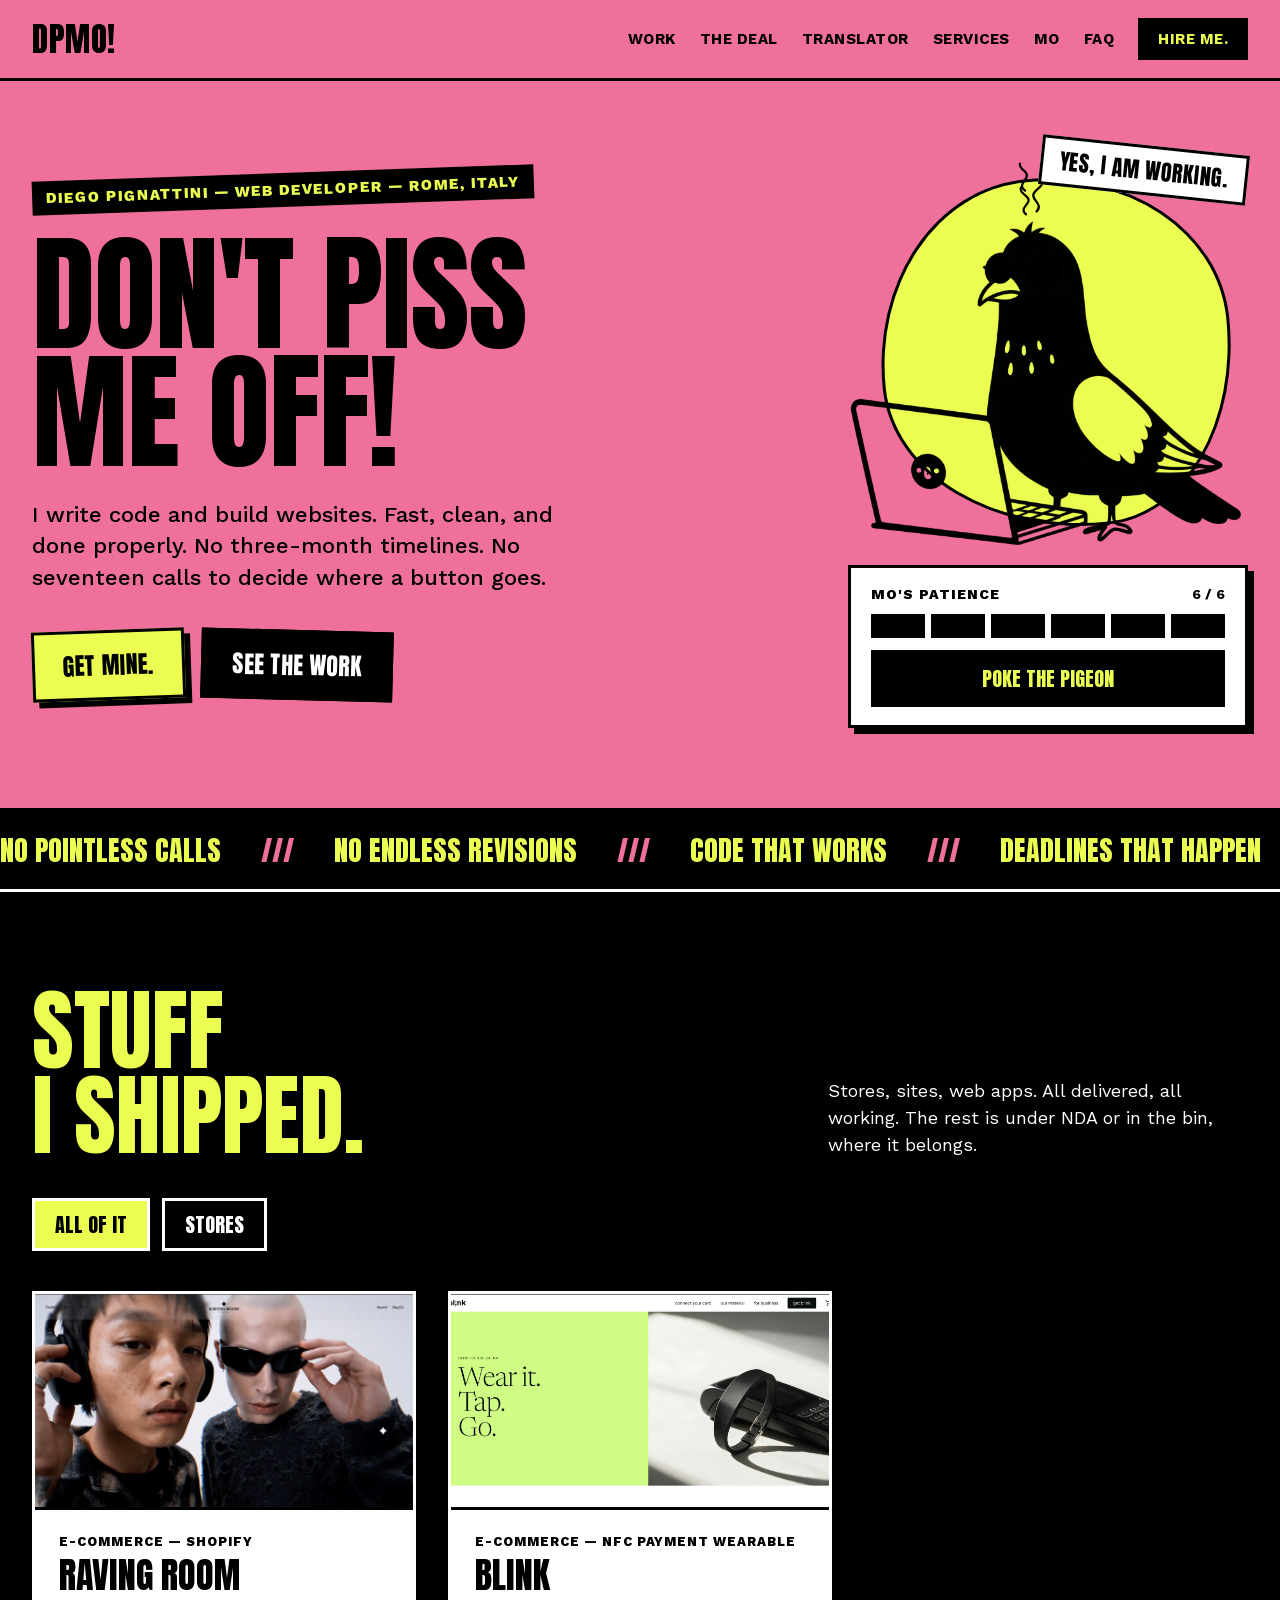
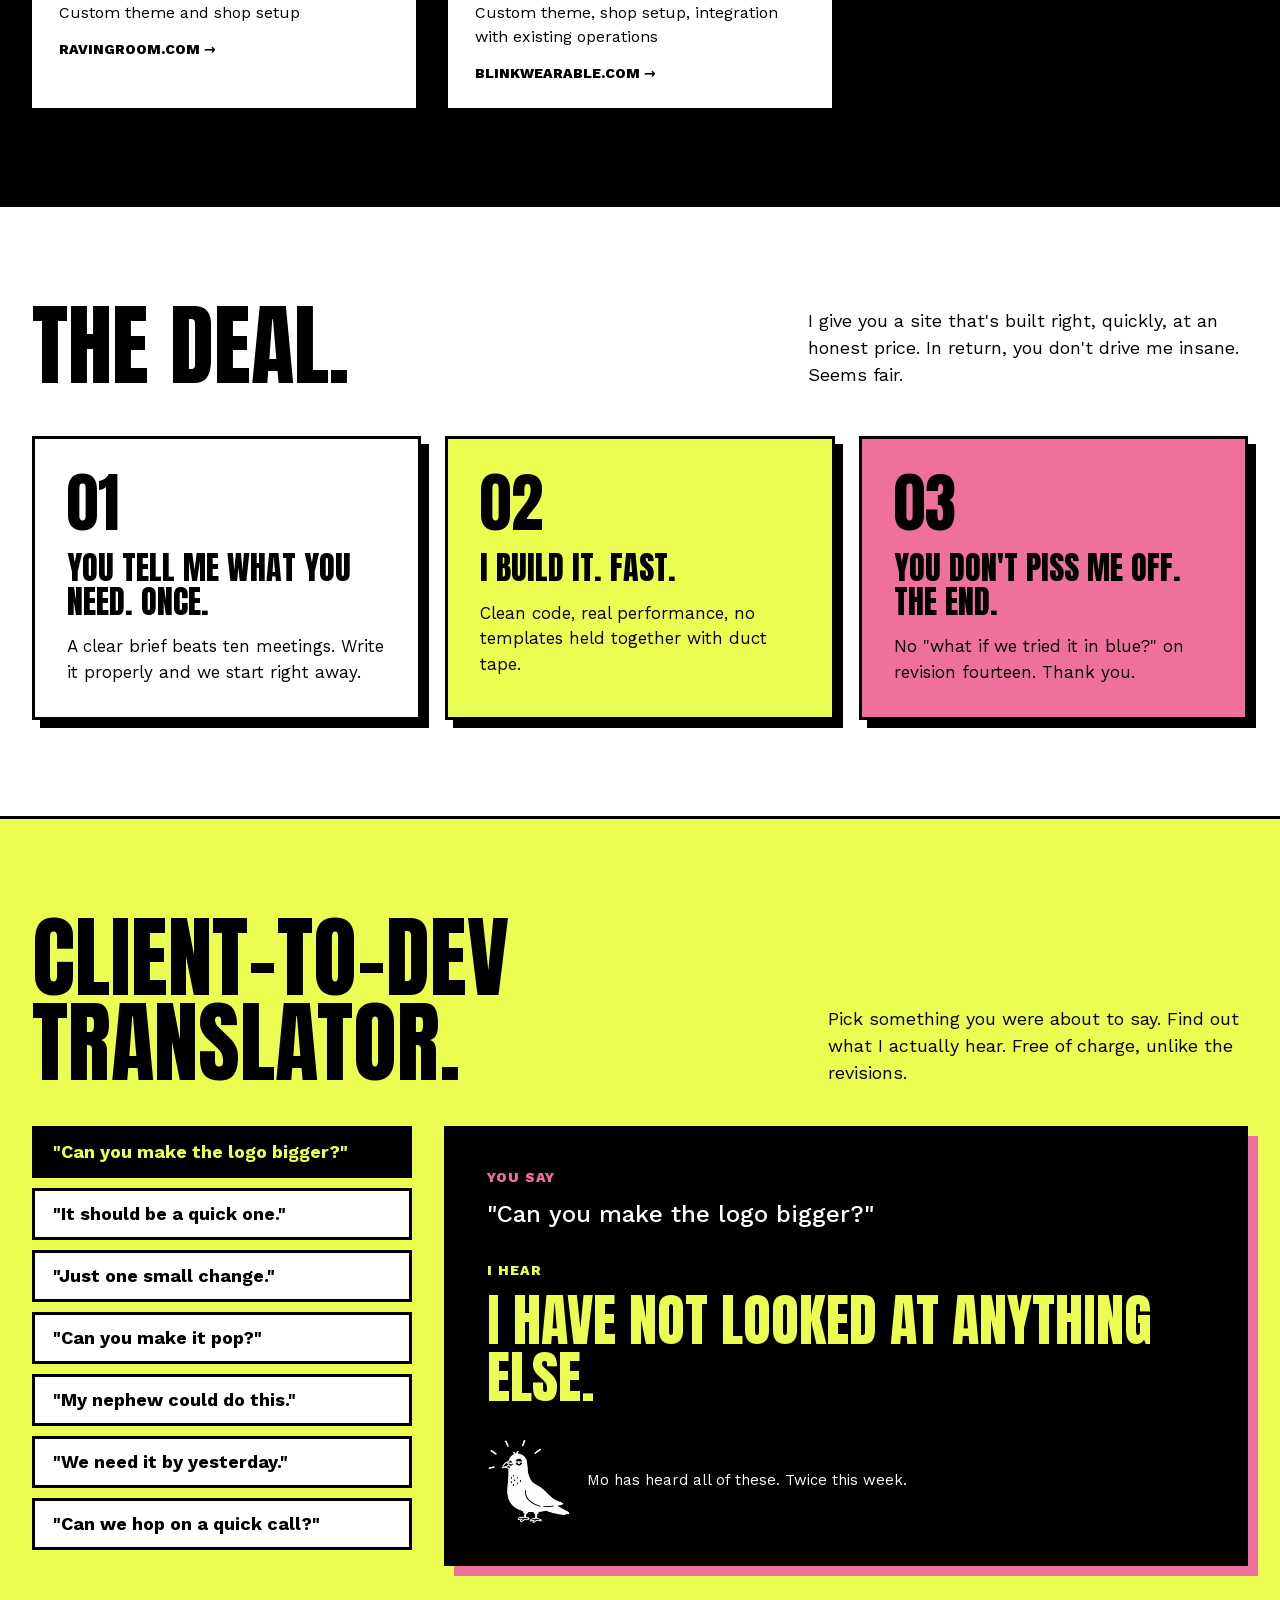
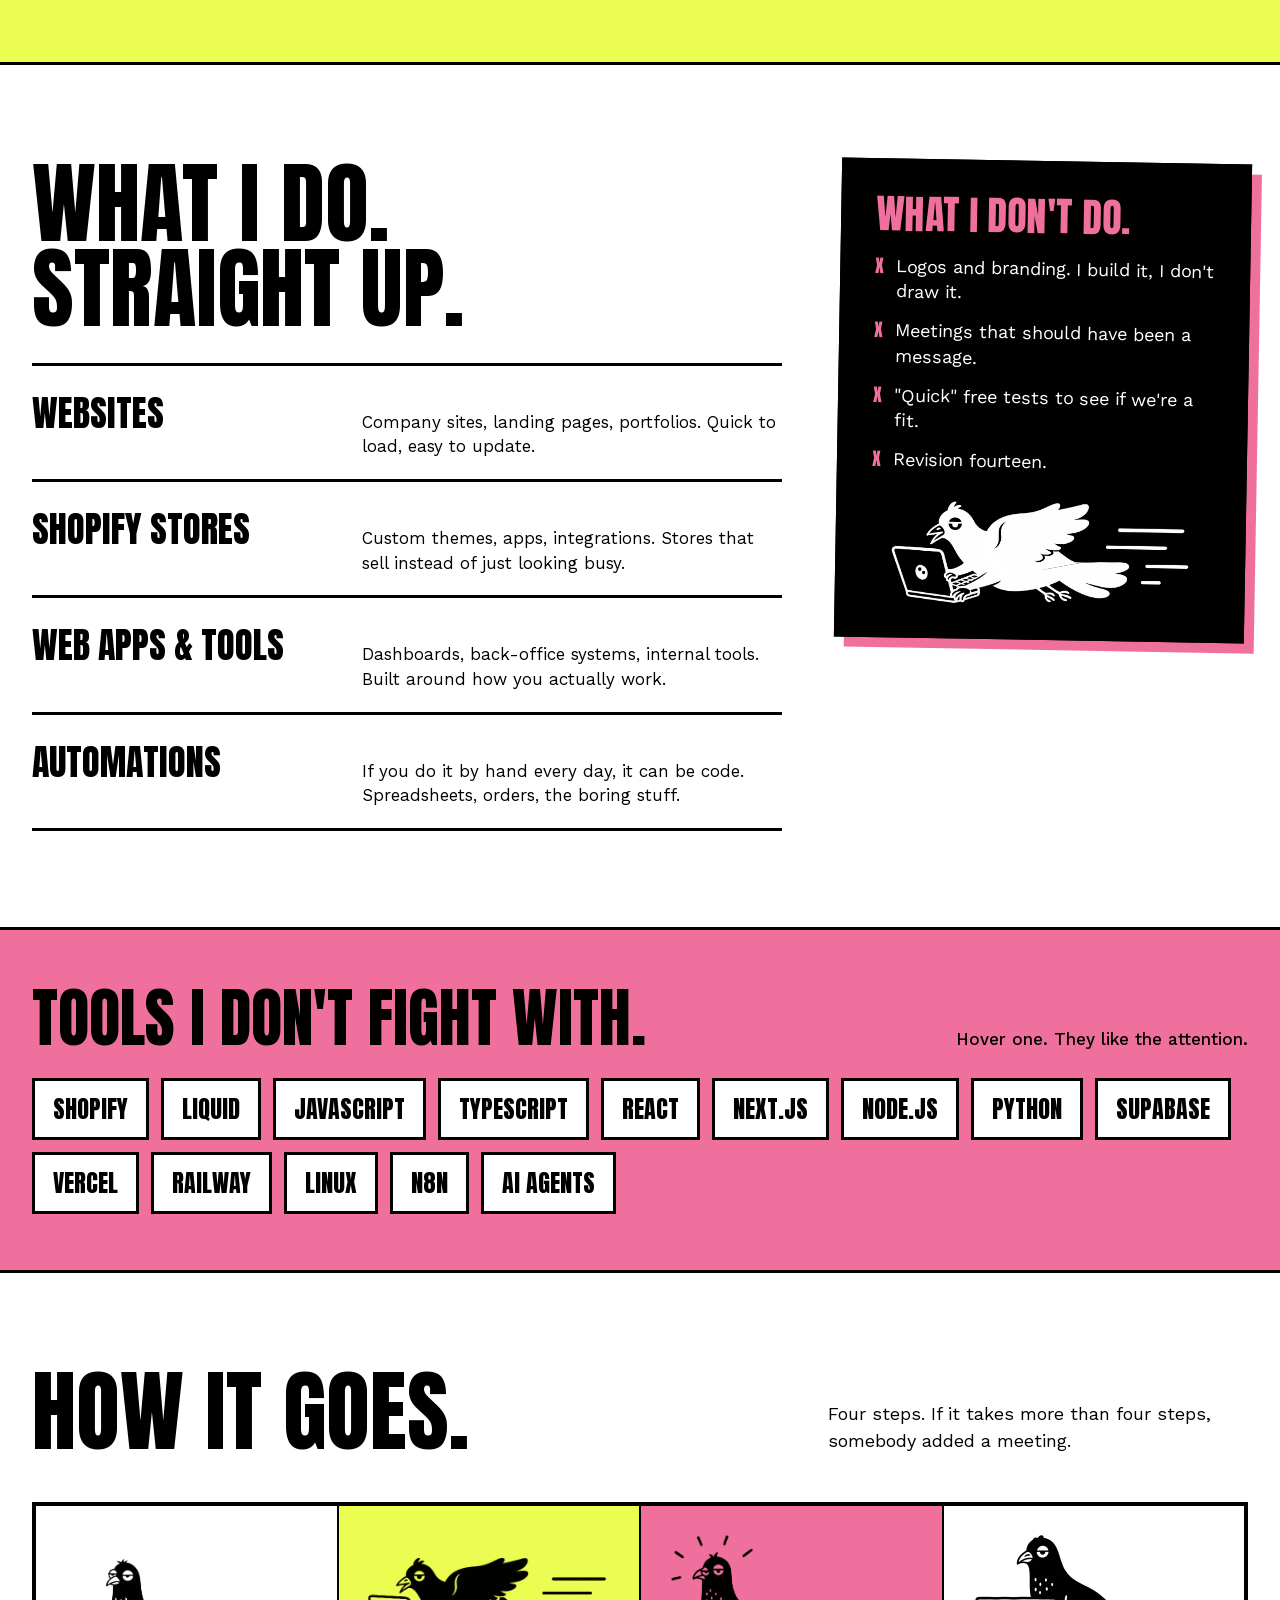
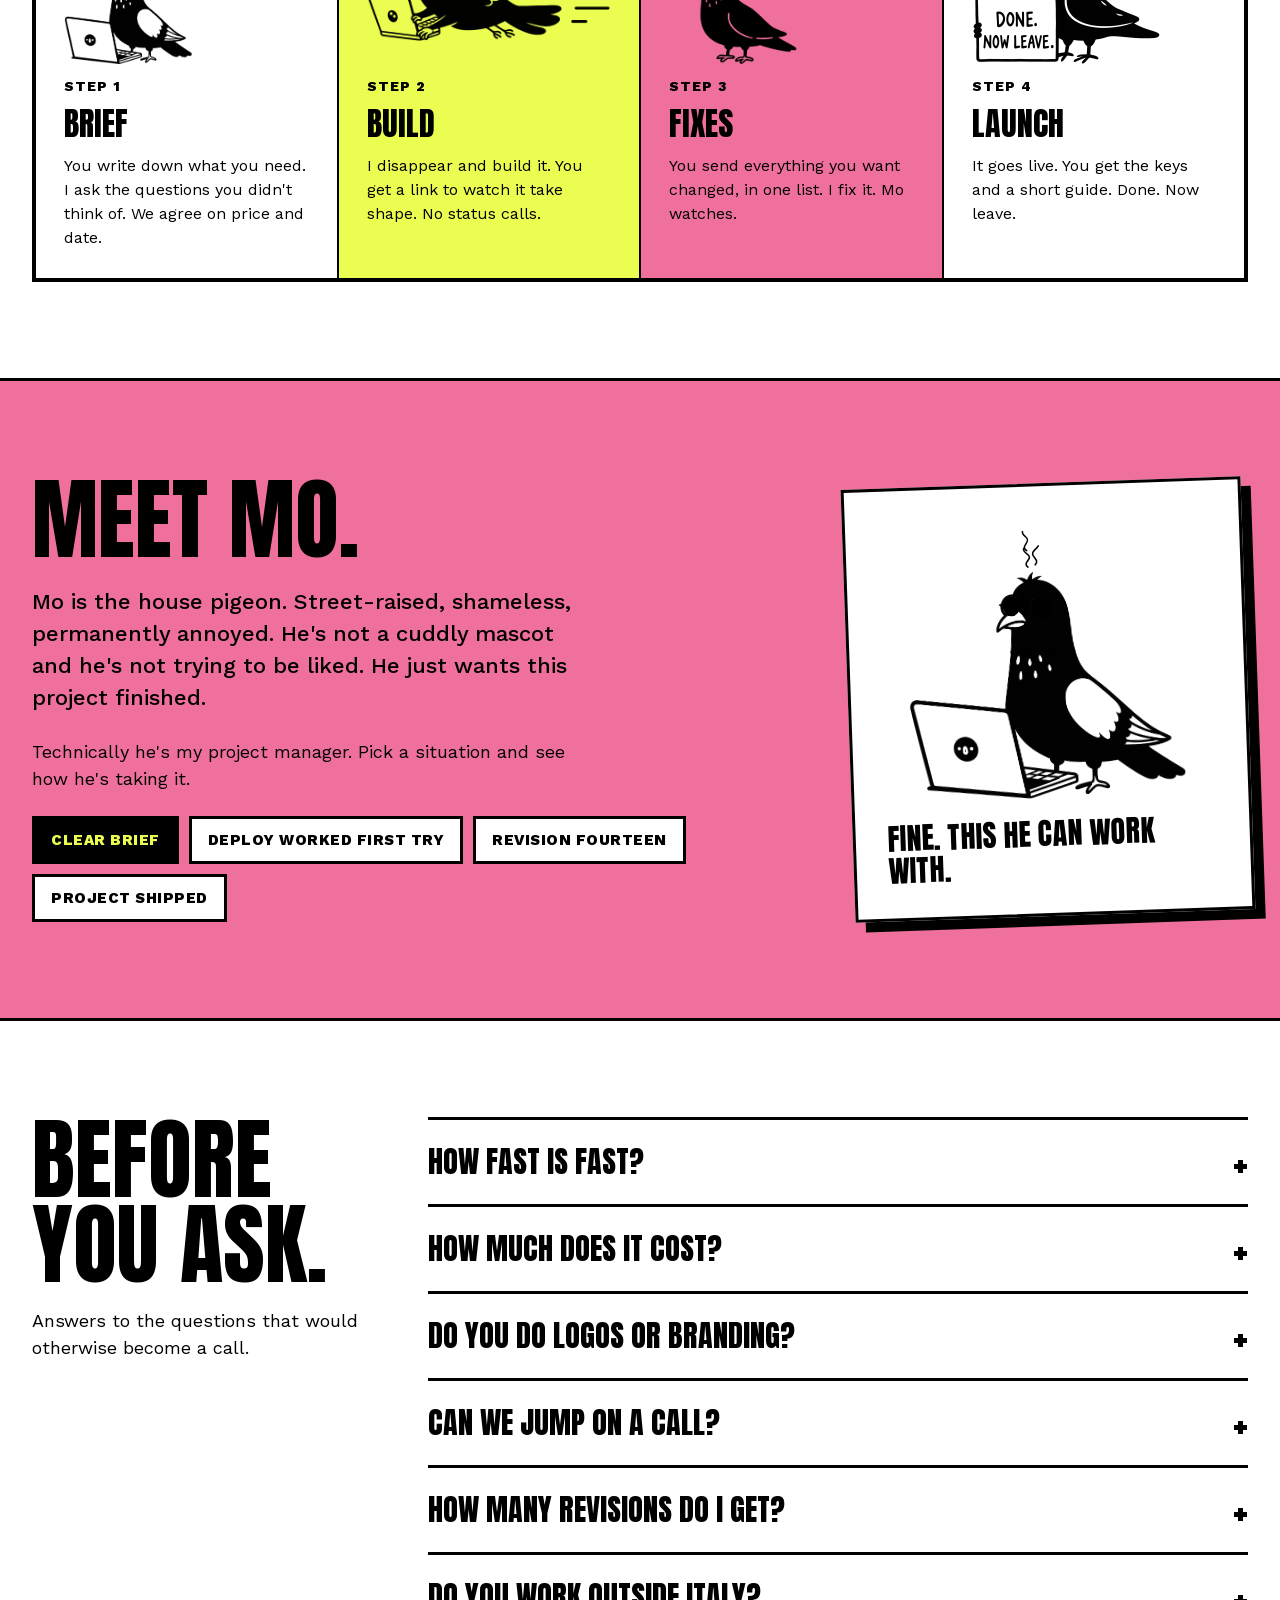
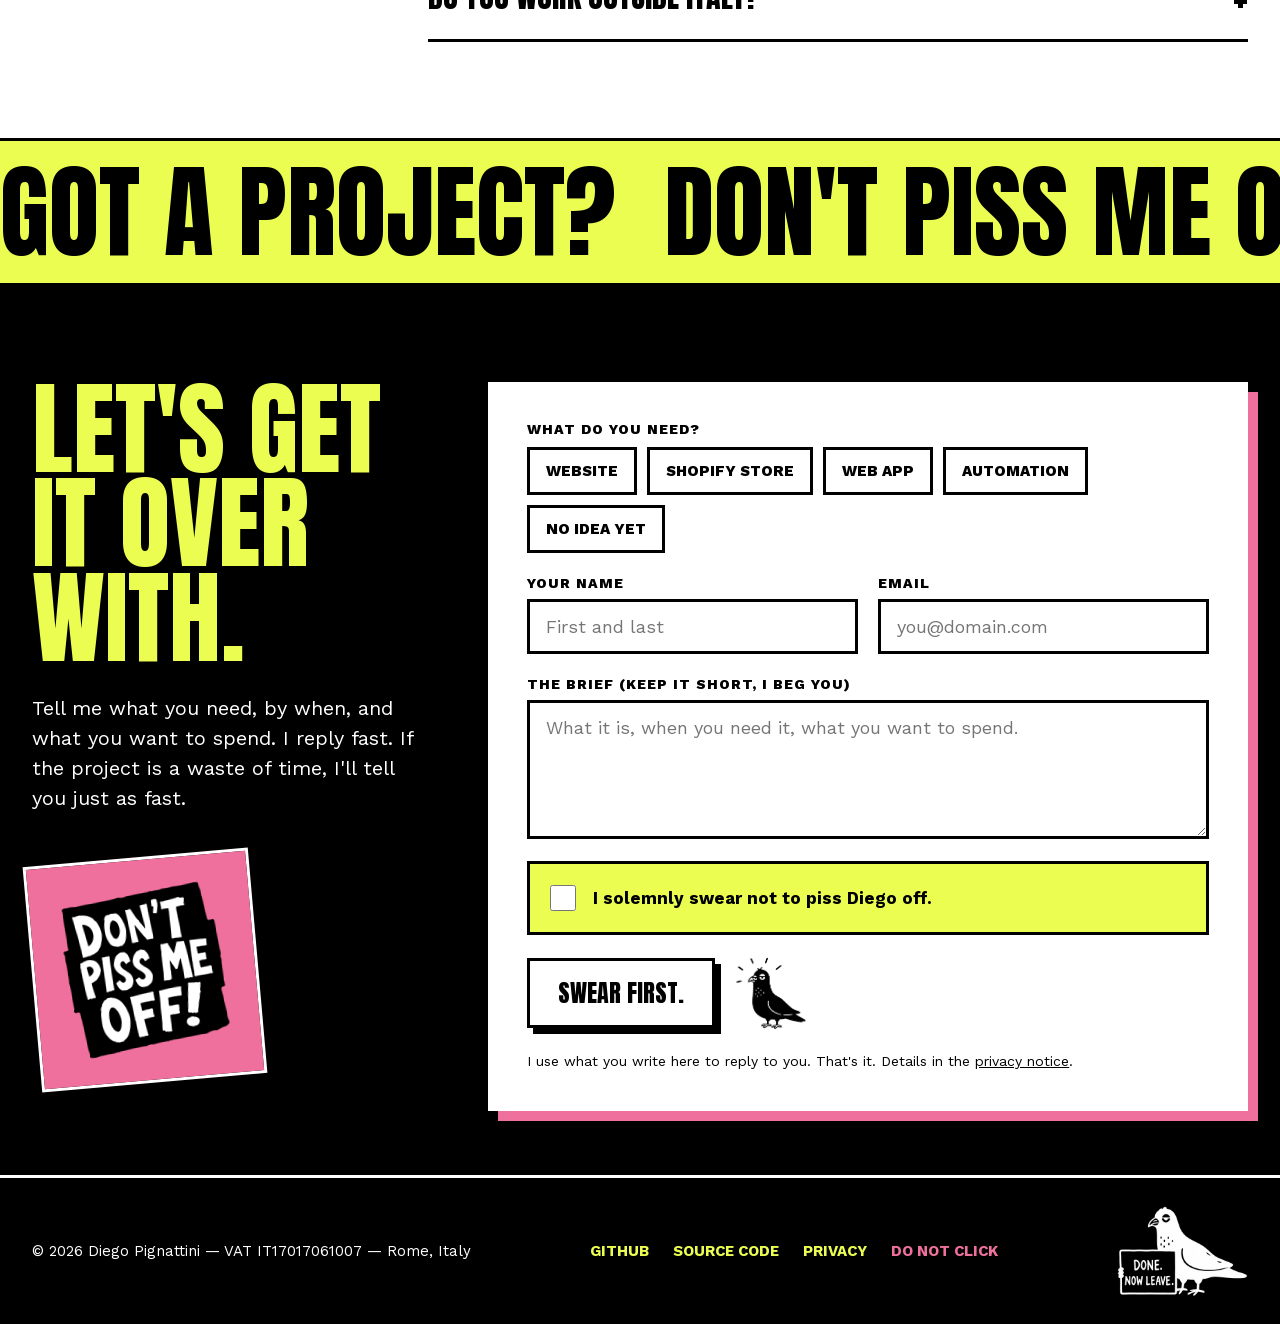
==== index.html @ 8803d7c4 "Site: home, privacy notice and 404 page Static site, no build step and no dependencies.  - index.htm" ====
<!doctype html>
<html lang="en">
<head>
<meta charset="utf-8">
<meta name="viewport" content="width=device-width, initial-scale=1">
<title>DPMO! — Diego Pignattini, web developer</title>
<meta name="description" content="Diego Pignattini, web developer in Rome. Websites, Shopify stores, web apps and automations. Fast, clean, no drama.">
<meta name="theme-color" content="#ef709d">
<link rel="canonical" href="https://donotpissmeoff.com/">
<link rel="icon" href="/favicon.ico" sizes="32x32">
<link rel="icon" href="/assets/favicon-32.png" type="image/png">
<link rel="apple-touch-icon" href="/assets/apple-touch-icon.png">

<meta property="og:url" content="https://donotpissmeoff.com/">
<meta property="og:type" content="website">
<meta property="og:site_name" content="DPMO!">
<meta property="og:title" content="DPMO! — Diego Pignattini, web developer">
<meta property="og:description" content="Websites, Shopify stores, web apps and automations. Fast, clean, no drama.">
<meta property="og:image" content="https://donotpissmeoff.com/assets/logo.png">
<meta property="og:image:width" content="1200">
<meta property="og:image:height" content="1200">
<meta property="og:image:alt" content="Don't Piss Me Off! logo">
<meta name="twitter:card" content="summary">

<link rel="preload" href="assets/fonts/anton-latin.woff2" as="font" type="font/woff2" crossorigin>
<link rel="preload" href="assets/fonts/work-sans-latin.woff2" as="font" type="font/woff2" crossorigin>
<link rel="stylesheet" href="css/style.css?v=5">
</head>
<body>
<a class="skip-link" href="#main">Skip to content</a>

<header class="site-header bg-pink">
  <nav class="site-nav wrap" aria-label="Main">
    <a class="brand" href="#top">DPMO!</a>
    <button type="button" class="nav-toggle" aria-expanded="false" aria-controls="nav-links">Menu +</button>
    <div class="nav-links" id="nav-links">
      <a href="#work">Work</a>
      <a href="#deal">The deal</a>
      <a href="#translator">Translator</a>
      <a href="#services">Services</a>
      <a href="#mo">Mo</a>
      <a href="#faq">FAQ</a>
      <a class="nav-cta" href="#contact">Hire me.</a>
    </div>
  </nav>
</header>

<main id="main">

<!-- Hero -->
<section class="section hero bg-pink" id="top">
  <div class="wrap split split--center">
    <div class="hero__copy">
      <p class="hero__badge tilt-left">Diego Pignattini — web developer — Rome, Italy</p>
      <h1 class="hero__title">Don't piss<br>me off!</h1>
      <p class="hero__lede">I write code and build websites. Fast, clean, and done properly. No three-month timelines. No seventeen calls to decide where a button goes.</p>
      <div class="hero__actions">
        <a class="btn btn--lime btn--shadow tilt-left" href="#contact">Get mine.</a>
        <a class="btn btn--ink tilt-right" href="#work">See the work</a>
      </div>
    </div>

    <!-- Poke the pigeon -->
    <div class="hero__mo">
      <div class="pigeon-stage">
        <div class="pigeon-stage__blob" aria-hidden="true"></div>
        <div class="contents" data-if="moCalm">
          <img class="pigeon-stage__mo" data-mo="laptop" src="assets/pigeon-laptop-hd.png" alt="Mo the pigeon at his laptop, already over it">
        </div>
        <div class="contents" data-if="moAngry" hidden>
          <img class="pigeon-stage__mo pigeon-stage__mo--angry" data-mo="annoyed" src="assets/pigeon-annoyed-hd.png" alt="Mo the pigeon, visibly annoyed">
        </div>
        <div class="contents" data-if="moDead" hidden>
          <img class="pigeon-stage__mo pigeon-stage__mo--dead" src="assets/pigeon-dead-hd.png" alt="Mo the pigeon, flat on the ground">
        </div>
        <p class="pigeon-stage__quote" aria-live="polite" data-text="moQuote">Yes, I am working.</p>
      </div>
      <div class="patience">
        <div class="patience__head">
          <p class="eyebrow">Mo's patience</p>
          <p class="patience__count" data-text="patienceLabel">6 / 6</p>
        </div>
        <div class="patience__bar" aria-hidden="true">
          <div class="seg"></div>
          <div class="seg"></div>
          <div class="seg"></div>
          <div class="seg"></div>
          <div class="seg"></div>
          <div class="seg"></div>
        </div>
        <button type="button" class="btn btn--dark btn--small" data-action="poke" data-text="pokeLabel">Poke the pigeon</button>
      </div>
    </div>
  </div>
</section>

<div class="marquee bg-black text-lime" aria-hidden="true">
  <div class="marquee__track">
    <span>No pointless calls</span><span class="text-pink">///</span><span>No endless revisions</span><span class="text-pink">///</span><span>Code that works</span><span class="text-pink">///</span><span>Deadlines that happen</span><span class="text-pink">///</span><span>No bullshit</span><span class="text-pink">///</span>
    <span>No pointless calls</span><span class="text-pink">///</span><span>No endless revisions</span><span class="text-pink">///</span><span>Code that works</span><span class="text-pink">///</span><span>Deadlines that happen</span><span class="text-pink">///</span><span>No bullshit</span><span class="text-pink">///</span>
  </div>
</div>

<!-- Work -->
<section class="section work bg-black" id="work">
  <div class="wrap stack">
    <div class="section-head">
      <h2 class="title text-lime">Stuff<br>I shipped.</h2>
      <p class="lede">Stores, sites, web apps. All delivered, all working. The rest is under NDA or in the bin, where it belongs.</p>
    </div>
    <!-- "Apps & tools" and "Websites" stay hidden until there is a project to show under them. -->
    <div class="filters" role="group" aria-label="Filter projects">
      <button type="button" class="toggle toggle--dark filter" data-action="filter" data-value="all" aria-pressed="true">All of it</button>
      <button type="button" class="toggle toggle--dark filter" data-action="filter" data-value="ecom" aria-pressed="false">Stores</button>
      <button type="button" class="toggle toggle--dark filter" data-action="filter" data-value="apps" aria-pressed="false" hidden>Apps &amp; tools</button>
      <button type="button" class="toggle toggle--dark filter" data-action="filter" data-value="sites" aria-pressed="false" hidden>Websites</button>
    </div>
    <div class="work-grid">
      <a class="work-card" href="https://ravingroom.com" data-if="showEcom">
        <img class="work-card__shot" src="assets/work-raving-room.jpg" alt="Raving Room storefront with the custom theme" width="1600" height="900" loading="lazy">
        <div class="work-card__body">
          <p class="work-card__kind">E-commerce — Shopify</p>
          <h3 class="work-card__name">Raving Room</h3>
          <p class="work-card__what">Custom theme and shop setup</p>
          <p class="work-card__link">ravingroom.com →</p>
        </div>
      </a>
      <a class="work-card" href="https://blinkwearable.com" data-if="showEcom">
        <img class="work-card__shot" src="assets/work-blink.jpg" alt="Blink storefront showing the payment bracelet" width="1600" height="900" loading="lazy">
        <div class="work-card__body">
          <p class="work-card__kind">E-commerce — NFC payment wearable</p>
          <h3 class="work-card__name">Blink</h3>
          <p class="work-card__what">Custom theme, shop setup, integration with existing operations</p>
          <p class="work-card__link">blinkwearable.com →</p>
        </div>
      </a>
    </div>
  </div>
</section>

<!-- The deal -->
<section class="section deal bg-white" id="deal">
  <div class="wrap stack stack--loose">
    <div class="section-head">
      <h2 class="title">The deal.</h2>
      <p class="lede">I give you a site that's built right, quickly, at an honest price. In return, you don't drive me insane. Seems fair.</p>
    </div>
    <div class="deal-grid">
      <article class="deal-card bg-white">
        <p class="deal-card__num">01</p>
        <h3 class="deal-card__title">You tell me what you need. Once.</h3>
        <p class="deal-card__text">A clear brief beats ten meetings. Write it properly and we start right away.</p>
      </article>
      <article class="deal-card bg-lime">
        <p class="deal-card__num">02</p>
        <h3 class="deal-card__title">I build it. Fast.</h3>
        <p class="deal-card__text">Clean code, real performance, no templates held together with duct tape.</p>
      </article>
      <article class="deal-card bg-pink">
        <p class="deal-card__num">03</p>
        <h3 class="deal-card__title">You don't piss me off. The end.</h3>
        <p class="deal-card__text">No "what if we tried it in blue?" on revision fourteen. Thank you.</p>
      </article>
    </div>
  </div>
</section>

<!-- Translator -->
<section class="section translator bg-lime" id="translator">
  <div class="wrap stack">
    <div class="section-head">
      <h2 class="title">Client-to-dev<br>translator.</h2>
      <p class="lede">Pick something you were about to say. Find out what I actually hear. Free of charge, unlike the revisions.</p>
    </div>
    <div class="translator__layout">
      <!-- Below 1024px main.js fills this select and it replaces the list of buttons. -->
      <div class="phrase-picker">
        <label class="eyebrow" for="phrase-select">You say</label>
        <select id="phrase-select" aria-controls="translation"></select>
      </div>
      <div class="phrase-list" role="group" aria-label="Things clients say">
        <button type="button" class="toggle phrase" data-action="phrase" data-value="0" aria-pressed="true">"Can you make the logo bigger?"</button>
        <button type="button" class="toggle phrase" data-action="phrase" data-value="1" aria-pressed="false">"It should be a quick one."</button>
        <button type="button" class="toggle phrase" data-action="phrase" data-value="2" aria-pressed="false">"Just one small change."</button>
        <button type="button" class="toggle phrase" data-action="phrase" data-value="3" aria-pressed="false">"Can you make it pop?"</button>
        <button type="button" class="toggle phrase" data-action="phrase" data-value="4" aria-pressed="false">"My nephew could do this."</button>
        <button type="button" class="toggle phrase" data-action="phrase" data-value="5" aria-pressed="false">"We need it by yesterday."</button>
        <button type="button" class="toggle phrase" data-action="phrase" data-value="6" aria-pressed="false">"Can we hop on a quick call?"</button>
      </div>
      <div class="translation bg-black" id="translation" aria-live="polite" aria-atomic="true">
        <div class="translation__part translation__part--says">
          <p class="eyebrow text-pink">You say</p>
          <p class="translation__says">"<span data-text="heardSays">Can you make the logo bigger?</span>"</p>
        </div>
        <div class="translation__part">
          <p class="eyebrow text-lime">I hear</p>
          <p class="translation__means" data-text="heardMeans">I have not looked at anything else.</p>
        </div>
        <div class="translation__foot">
          <img class="invert" src="assets/pigeon-annoyed-hd.png" alt="">
          <p>Mo has heard all of these. Twice this week.</p>
        </div>
      </div>
    </div>
  </div>
</section>

<!-- Services -->
<section class="section bg-white" id="services">
  <div class="wrap split">
    <div class="services__main">
      <h2 class="title">What I do.<br>Straight up.</h2>
      <ul class="service-list">
        <li class="service">
          <h3 class="service__name">Websites</h3>
          <p class="service__text">Company sites, landing pages, portfolios. Quick to load, easy to update.</p>
        </li>
        <li class="service">
          <h3 class="service__name">Shopify stores</h3>
          <p class="service__text">Custom themes, apps, integrations. Stores that sell instead of just looking busy.</p>
        </li>
        <li class="service">
          <h3 class="service__name">Web apps &amp; tools</h3>
          <p class="service__text">Dashboards, back-office systems, internal tools. Built around how you actually work.</p>
        </li>
        <li class="service">
          <h3 class="service__name">Automations</h3>
          <p class="service__text">If you do it by hand every day, it can be code. Spreadsheets, orders, the boring stuff.</p>
        </li>
      </ul>
    </div>
    <aside class="nope bg-black">
      <h3 class="nope__title">What I don't do.</h3>
      <ul class="nope__list">
        <li>Logos and branding. I build it, I don't draw it.</li>
        <li>Meetings that should have been a message.</li>
        <li>"Quick" free tests to see if we're a fit.</li>
        <li>Revision fourteen.</li>
      </ul>
      <img class="nope__mo invert" data-mo="fly" src="assets/pigeon-fly-hd.png" alt="Mo flying off with the laptop under his wing">
    </aside>
  </div>
</section>

<!-- Tools -->
<section class="section tools bg-pink" aria-labelledby="tools-title">
  <div class="wrap stack">
    <div class="tools__head">
      <h2 class="subtitle" id="tools-title">Tools I don't fight with.</h2>
      <p class="tools__hint">Hover one. They like the attention.</p>
    </div>
    <ul class="chips">
      <li class="chip">Shopify</li>
      <li class="chip">Liquid</li>
      <li class="chip">JavaScript</li>
      <li class="chip">TypeScript</li>
      <li class="chip">React</li>
      <li class="chip">Next.js</li>
      <li class="chip">Node.js</li>
      <li class="chip">Python</li>
      <li class="chip">Supabase</li>
      <li class="chip">Vercel</li>
      <li class="chip">Railway</li>
      <li class="chip">Linux</li>
      <li class="chip">n8n</li>
      <li class="chip">AI agents</li>
    </ul>
  </div>
</section>

<!-- Process -->
<section class="section bg-white" id="process">
  <div class="wrap stack stack--loose">
    <div class="section-head">
      <h2 class="title">How it goes.</h2>
      <p class="lede">Four steps. If it takes more than four steps, somebody added a meeting.</p>
    </div>
    <ol class="steps">
      <li class="step bg-white">
        <div class="step__art"><img src="assets/pigeon-laptop-hd.png" alt=""></div>
        <p class="eyebrow">Step 1</p>
        <h3 class="step__title">Brief</h3>
        <p class="step__text">You write down what you need. I ask the questions you didn't think of. We agree on price and date.</p>
      </li>
      <li class="step bg-lime">
        <div class="step__art step__art--wide"><img src="assets/pigeon-fly-hd.png" alt=""></div>
        <p class="eyebrow">Step 2</p>
        <h3 class="step__title">Build</h3>
        <p class="step__text">I disappear and build it. You get a link to watch it take shape. No status calls.</p>
      </li>
      <li class="step bg-pink">
        <div class="step__art"><img src="assets/pigeon-annoyed-hd.png" alt=""></div>
        <p class="eyebrow">Step 3</p>
        <h3 class="step__title">Fixes</h3>
        <p class="step__text">You send everything you want changed, in one list. I fix it. Mo watches.</p>
      </li>
      <li class="step bg-white">
        <div class="step__art"><img src="assets/pigeon-sign-hd.png" alt="Mo holding a sign that says: Done. Now leave."></div>
        <p class="eyebrow">Step 4</p>
        <h3 class="step__title">Launch</h3>
        <p class="step__text">It goes live. You get the keys and a short guide. Done. Now leave.</p>
      </li>
    </ol>
  </div>
</section>

<!-- Meet Mo -->
<section class="section bg-pink" id="mo">
  <div class="wrap split split--center">
    <div class="meet__copy">
      <h2 class="title">Meet Mo.</h2>
      <p class="meet__intro">Mo is the house pigeon. Street-raised, shameless, permanently annoyed. He's not a cuddly mascot and he's not trying to be liked. He just wants this project finished.</p>
      <p class="meet__text">Technically he's my project manager. Pick a situation and see how he's taking it.</p>
      <div class="moods" role="group" aria-label="Mo's moods">
        <button type="button" class="toggle pill" data-action="mood" data-value="0" aria-pressed="true">Clear brief</button>
        <button type="button" class="toggle pill" data-action="mood" data-value="1" aria-pressed="false">Deploy worked first try</button>
        <button type="button" class="toggle pill" data-action="mood" data-value="2" aria-pressed="false">Revision fourteen</button>
        <button type="button" class="toggle pill" data-action="mood" data-value="3" aria-pressed="false">Project shipped</button>
      </div>
    </div>
    <div class="meet__stage">
      <figure class="mood-card bg-white" aria-live="polite">
        <div class="mood-card__art">
          <div class="contents" data-if="mood0">
            <img class="mood-card__mo" data-mo="laptop" src="assets/pigeon-laptop-hd.png" alt="Mo calmly working at his laptop">
          </div>
          <div class="contents" data-if="mood1" hidden>
            <img class="mood-card__mo mood-card__mo--fly" data-mo="fly" src="assets/pigeon-fly-hd.png" alt="Mo flying at full speed with the laptop">
          </div>
          <div class="contents" data-if="mood2" hidden>
            <img class="mood-card__mo mood-card__mo--dead" src="assets/pigeon-dead-hd.png" alt="Mo collapsed on the floor">
          </div>
          <div class="contents" data-if="mood3" hidden>
            <img class="mood-card__mo mood-card__mo--sign" data-mo="sign" src="assets/pigeon-sign-hd.png" alt="Mo holding a sign that says: Done. Now leave.">
          </div>
        </div>
        <figcaption class="mood-card__caption" data-text="moodCaption">Fine. This he can work with.</figcaption>
      </figure>
    </div>
  </div>
</section>

<!-- FAQ -->
<section class="section bg-white" id="faq">
  <div class="wrap split">
    <div class="faq__intro">
      <h2 class="title">Before<br>you ask.</h2>
      <p class="lede">Answers to the questions that would otherwise become a call.</p>
    </div>
    <div class="faq__list">
      <details class="faq__item">
        <summary>How fast is fast?</summary>
        <p>Depends on the project. You get a delivery date before we start, and I hit it. If I can't, you hear it from me first, not from the calendar.</p>
      </details>
      <details class="faq__item">
        <summary>How much does it cost?</summary>
        <p>Fixed price, agreed up front. No hourly meter running in the background, no surprise invoice at the end. Tell me your budget and I'll tell you what fits in it.</p>
      </details>
      <details class="faq__item">
        <summary>Do you do logos or branding?</summary>
        <p>No. I'm a developer. Bring your brand and I'll make it work on a screen. If you don't have one yet, sort that out first and come back.</p>
      </details>
      <details class="faq__item">
        <summary>Can we jump on a call?</summary>
        <p>One. Short. With an agenda. Everything else goes in writing, so nobody has to remember who said what.</p>
      </details>
      <details class="faq__item">
        <summary>How many revisions do I get?</summary>
        <p>Two rounds, included in the price. Send everything in one list. After that, Mo starts counting and so does the invoice.</p>
      </details>
      <details class="faq__item">
        <summary>Do you work outside Italy?</summary>
        <p>Yes. I'm in Rome, the internet is everywhere. I reply in English and Italian. Mo only coos.</p>
      </details>
    </div>
  </div>
</section>

<div class="marquee marquee--big bg-lime" aria-hidden="true">
  <div class="marquee__track">
    <span>Got a project?</span><span>Don't piss me off!</span><span>Got a project?</span><span>Don't piss me off!</span>
    <span>Got a project?</span><span>Don't piss me off!</span><span>Got a project?</span><span>Don't piss me off!</span>
  </div>
</div>

<!-- Contact -->
<section class="section contact bg-black" id="contact">
  <div class="wrap split">
    <div class="contact__intro">
      <h2 class="title text-lime">Let's get<br>it over<br>with.</h2>
      <p class="contact__lede">Tell me what you need, by when, and what you want to spend. I reply fast. If the project is a waste of time, I'll tell you just as fast.</p>
      <img class="contact__logo" src="assets/logo-480.png" alt="Don't Piss Me Off! logo" width="220" height="220" loading="lazy">
    </div>

    <div class="contact__main">
      <!-- Sent by main.js as JSON to /api/contact (see deploy/contact). -->
      <form class="form" id="contact-form" action="/api/contact" method="post" data-if="notSent">
        <fieldset class="form__types">
          <legend class="eyebrow">What do you need?</legend>
          <div class="form__pills">
            <button type="button" class="toggle pill" data-action="type" data-value="Website" aria-pressed="false">Website</button>
            <button type="button" class="toggle pill" data-action="type" data-value="Shopify store" aria-pressed="false">Shopify store</button>
            <button type="button" class="toggle pill" data-action="type" data-value="Web app" aria-pressed="false">Web app</button>
            <button type="button" class="toggle pill" data-action="type" data-value="Automation" aria-pressed="false">Automation</button>
            <button type="button" class="toggle pill" data-action="type" data-value="No idea yet" aria-pressed="false">No idea yet</button>
          </div>
        </fieldset>
        <div class="form__row">
          <div class="field">
            <label class="eyebrow" for="contact-name">Your name</label>
            <input id="contact-name" name="name" type="text" autocomplete="name" required placeholder="First and last">
          </div>
          <div class="field">
            <label class="eyebrow" for="contact-email">Email</label>
            <input id="contact-email" name="email" type="email" autocomplete="email" required placeholder="you@domain.com">
          </div>
        </div>
        <div class="field">
          <label class="eyebrow" for="contact-message">The brief (keep it short, I beg you)</label>
          <textarea id="contact-message" name="message" required rows="5" placeholder="What it is, when you need it, what you want to spend."></textarea>
        </div>
        <label class="pledge" for="contact-pledge">
          <input id="contact-pledge" name="pledge" type="checkbox">
          <span>I solemnly swear not to piss Diego off.</span>
        </label>
        <div class="form__trap" aria-hidden="true">
          <label for="contact-website">Leave this empty</label>
          <input id="contact-website" name="website" type="text" tabindex="-1" autocomplete="off">
        </div>
        <p class="form__error" role="alert" data-if="formError" data-text="formError" hidden></p>
        <div class="form__actions">
          <button type="submit" class="btn btn--white btn--shadow btn--tall form__send" id="send-btn" data-text="sendLabel" disabled>Swear first.</button>
          <img src="assets/pigeon-annoyed-hd.png" alt="">
        </div>
        <p class="form__privacy">I use what you write here to reply to you. That's it. Details in the <a href="/privacy">privacy notice</a>.</p>
      </form>

      <div class="sent" role="status" data-if="sent" hidden>
        <img class="sent__mo" data-mo="fly" src="assets/pigeon-fly-hd.png" alt="Mo flying off with your message">
        <h3 class="sent__title">Sent. Mo's on it.</h3>
        <p class="sent__text">You'll hear back soon. Please don't send a follow-up asking if I got it. I got it.</p>
        <button type="button" class="btn btn--dark btn--small btn--plain" data-action="reset">Send another (really?)</button>
      </div>
    </div>
  </div>
</section>

</main>

<footer class="site-footer bg-black">
  <div class="wrap">
    <p class="site-footer__legal">© 2026 Diego Pignattini — VAT IT17017061007 — Rome, Italy</p>
    <nav class="site-footer__links" aria-label="Footer">
      <a href="https://github.com/El3k0n">GitHub</a>
      <a href="https://github.com/El3k0n/dontpissmeoff">Source code</a>
      <a href="/privacy">Privacy</a>
      <!-- Leads to the 404 page on purpose. -->
      <a class="text-pink" href="/do-not-click" rel="nofollow">Do not click</a>
    </nav>
    <img class="site-footer__mo invert" src="assets/pigeon-sign-hd.png" alt="">
  </div>
</footer>

<script src="js/main.js?v=6"></script>
<script src="js/mo.js?v=2"></script>
</body>
</html>
---- css/style.css ----
/* DPMO! — donotpissmeoff.com
   One stylesheet, no build step. Desktop is the baseline; the two media
   queries at the bottom adapt it for tablets (<= 1023px) and phones (<= 767px).

   Contents
   1. Fonts and tokens      5. Sections (hero ... contact)
   2. Base                  6. Footer, 404, privacy
   3. Layout helpers        7. Mo animation
   4. Shared components     8. Responsive, reduced motion */


/* 1. Fonts and tokens -------------------------------------------------- */

/* Self-hosted (SIL Open Font License, see assets/fonts): no third-party requests. */
@font-face {
  font-family: Anton;
  src: url("../assets/fonts/anton-latin.woff2") format("woff2");
  font-weight: 400;
  font-display: swap;
}
@font-face {
  font-family: "Work Sans";
  src: url("../assets/fonts/work-sans-latin.woff2") format("woff2");
  font-weight: 400 800;
  font-display: swap;
}

:root {
  /* The whole palette. Nothing else. */
  --pink: #ef709d;
  --lime: #ebfd51;
  --black: #000000;
  --white: #ffffff;

  --font-display: Anton, sans-serif;
  --font-body: "Work Sans", system-ui, sans-serif;

  --line: 3px solid var(--black);
  --gutter: 32px;
}


/* 2. Base --------------------------------------------------------------- */

*, *::before, *::after { box-sizing: border-box; }

html { scroll-behavior: smooth; }

body {
  margin: 0;
  background: var(--black);   /* matches the footer when the page overscrolls */
  color: var(--black);
  font-family: var(--font-body);
}

main { overflow: hidden; }    /* rotated cards and hard shadows may poke past the edge */

h1, h2, h3 {
  margin: 0;
  font-family: var(--font-display);
  font-weight: 400;
  text-transform: uppercase;
}
p, figure { margin: 0; }
ul, ol { margin: 0; padding: 0; list-style: none; }
img { display: block; }

a { color: inherit; }
button { font-family: inherit; cursor: pointer; }
button:disabled { cursor: not-allowed; }

/* `hidden` must win over any display value set by a component. */
[hidden] { display: none !important; }

button:focus-visible,
a:focus-visible,
summary:focus-visible {
  outline: var(--line);
  outline-offset: 3px;
  box-shadow: 0 0 0 6px var(--lime);
}
input:focus,
textarea:focus {
  outline: 3px solid var(--pink);
  outline-offset: 2px;
}

.skip-link {
  position: absolute;
  left: 8px;
  top: -100px;
  z-index: 1;
  padding: 10px 16px;
  background: var(--black);
  color: var(--lime);
  font-weight: 700;
}
.skip-link:focus { top: 8px; }


/* 3. Layout helpers ----------------------------------------------------- */

.wrap {
  max-width: 1344px;
  margin-inline: auto;
  padding-inline: var(--gutter);
}

.section { border-bottom: var(--line); }
.section > .wrap { padding-block: 96px; }

.stack { display: flex; flex-direction: column; gap: 40px; }
.stack--loose { gap: 48px; }

/* Two columns that wrap into one. Each child sets its own flex basis. */
.split { display: flex; flex-wrap: wrap; align-items: flex-start; gap: 56px; }
.split--center { align-items: center; }
.split > * { min-width: 0; }

.bg-white { background: var(--white); }
.bg-lime { background: var(--lime); }
.bg-pink { background: var(--pink); }
.bg-black { background: var(--black); color: var(--white); }

.text-lime { color: var(--lime); }
.text-pink { color: var(--pink); }

/* Mo is black line art: flip him on dark backgrounds. */
.invert { filter: invert(1); }

/* Wrapper that only exists to be shown or hidden by main.js. */
.contents { display: contents; }


/* 4. Shared components -------------------------------------------------- */

.title { font-size: clamp(56px, 7vw, 104px); line-height: 0.95; }
.subtitle { font-size: clamp(40px, 5vw, 72px); line-height: 1; }

.eyebrow {
  font-size: 14px;
  font-weight: 800;
  letter-spacing: 1px;
  text-transform: uppercase;
}

.lede { max-width: 420px; font-size: 18px; line-height: 1.5; }

/* Title on the left, one-liner on the right. */
.section-head {
  display: flex;
  flex-wrap: wrap;
  align-items: flex-end;
  justify-content: space-between;
  gap: 24px;
}

/* Buttons */
.btn {
  display: inline-block;
  padding: 14px 28px;
  border: var(--line);
  font-family: var(--font-display);
  font-size: 24px;
  text-decoration: none;
  text-transform: uppercase;
  transition: transform 0.15s;
}
.btn:hover,
.deal-card:hover { transform: rotate(-2deg) scale(1.04); }

.btn--lime { background: var(--lime); color: var(--black); }
.btn--white { background: var(--white); color: var(--black); }
.btn--dark { background: var(--black); color: var(--lime); }
.btn--ink { background: var(--black); color: var(--white); }
.btn--shadow { box-shadow: 6px 6px 0 var(--black); }
.btn--shadow-pink { box-shadow: 6px 6px 0 var(--pink); }
.btn--small { min-height: 48px; padding: 10px 18px; font-size: 20px; }
.btn--tall { min-height: 56px; }
.btn--plain { font-family: inherit; font-size: 15px; font-weight: 800; }

.tilt-left { transform: rotate(-2deg); }
.tilt-right { transform: rotate(1.5deg); }

/* Toggle buttons: the selected state lives in aria-pressed. */
.toggle {
  min-height: 48px;
  border: var(--line);
  background: var(--white);
  color: var(--black);
}
.toggle[aria-pressed="true"] { background: var(--black); color: var(--lime); }

.toggle--dark { border-color: var(--white); background: var(--black); color: var(--white); }
.toggle--dark[aria-pressed="true"] { background: var(--lime); color: var(--black); }

.pill {
  padding: 10px 16px;
  font-size: 15px;
  font-weight: 800;
  text-transform: uppercase;
}

/* Marquees: the track holds the text twice and slides half its width. */
.marquee { overflow: hidden; padding: 18px 0; }
.marquee__track {
  display: flex;
  gap: 40px;
  width: max-content;
  font-family: var(--font-display);
  font-size: 28px;
  text-transform: uppercase;
  white-space: nowrap;
  animation: marquee 30s linear infinite;
}
.marquee--big { padding: 20px 0; border-bottom: var(--line); }
.marquee--big .marquee__track {
  gap: 48px;
  font-size: clamp(56px, 8vw, 120px);
  line-height: 1;
  animation-duration: 36s;
  animation-direction: reverse;
}
@keyframes marquee {
  from { transform: translateX(0); }
  to { transform: translateX(-50%); }
}


/* 5. Sections ----------------------------------------------------------- */

/* Header */
.site-header { border-bottom: var(--line); }
.site-nav {
  display: flex;
  flex-wrap: wrap;
  align-items: center;
  justify-content: space-between;
  gap: 16px;
  padding-block: 18px;
}
.brand {
  font-family: var(--font-display);
  font-size: 34px;
  line-height: 1;
  letter-spacing: 0.5px;
  text-decoration: none;
}
.nav-links {
  display: flex;
  flex-wrap: wrap;
  align-items: center;
  gap: 24px;
  font-size: 15px;
  font-weight: 700;
  letter-spacing: 0.5px;
  text-transform: uppercase;
}
.nav-links a { text-decoration: none; }
.nav-links a:not(.nav-cta):hover {
  text-decoration: underline;
  text-decoration-thickness: 3px;
  text-underline-offset: 5px;
}
.nav-cta {
  padding: 12px 20px;
  background: var(--black);
  color: var(--lime);
  transition: transform 0.15s;
}
.nav-cta:hover { transform: rotate(-2deg) scale(1.04); }
.nav-toggle { display: none; }   /* phones only, and only with JavaScript */

/* Hero */
.hero > .wrap { padding-block: 64px 80px; gap: 48px; }
.hero__copy {
  flex: 999 1 560px;
  display: flex;
  flex-direction: column;
  gap: 28px;
}
.hero__badge {
  align-self: flex-start;
  padding: 8px 14px;
  background: var(--black);
  color: var(--lime);
  font-size: 15px;
  font-weight: 800;
  letter-spacing: 1px;
  text-transform: uppercase;
}
.hero__title {
  font-size: clamp(72px, 10vw, 168px);
  line-height: 0.92;
  letter-spacing: -1px;
}
.hero__lede { max-width: 580px; font-size: 22px; font-weight: 500; line-height: 1.45; }
.hero__actions { display: flex; flex-wrap: wrap; gap: 16px; margin-top: 8px; }

.hero__mo {
  flex: 1 1 400px;
  display: flex;
  flex-direction: column;
  align-items: center;
  gap: 20px;
}

/* Poke the pigeon: a square stage, Mo stands on its bottom edge in every state. */
.pigeon-stage {
  position: relative;
  display: flex;
  align-items: flex-end;
  justify-content: center;
  width: 100%;
  max-width: 460px;
  aspect-ratio: 1;
}
.pigeon-stage__blob {
  position: absolute;
  inset: 8% 4% 4% 8%;
  background: var(--lime);
  border: var(--line);
  border-radius: 46% 54% 40% 60% / 55% 45% 55% 45%;
  transform: rotate(-6deg);
}
.pigeon-stage__mo {
  position: relative;
  width: 100%;
  max-width: 420px;
  height: auto;
  object-fit: contain;
  object-position: center bottom;
}
.pigeon-stage__mo--angry { max-width: 320px; }
.pigeon-stage__mo--dead { margin-bottom: 8px; }
.pigeon-stage__quote {
  position: absolute;
  top: 0;
  right: 0;
  max-width: 298px;
  padding: 10px 16px;
  background: var(--white);
  border: var(--line);
  font-family: var(--font-display);
  font-size: 22px;
  line-height: 1.1;
  text-transform: uppercase;
  transform: rotate(6deg);
}

.patience {
  display: flex;
  flex-direction: column;
  gap: 12px;
  width: 100%;
  max-width: 460px;
  padding: 18px 20px;
  background: var(--white);
  border: var(--line);
  box-shadow: 6px 6px 0 var(--black);
}
.patience__head { display: flex; align-items: center; justify-content: space-between; gap: 12px; }
.patience__count { font-size: 14px; font-weight: 700; }
.patience__bar { display: grid; grid-template-columns: repeat(6, minmax(0, 1fr)); gap: 6px; }
.seg { height: 24px; border: var(--line); background: var(--black); }
.seg[data-state="low"] { background: var(--pink); }
.seg[data-state="empty"] { background: var(--white); }

/* Work */
.work { border-top: 3px solid var(--white); }
.filters { display: flex; flex-wrap: wrap; gap: 12px; }
.filter {
  padding: 8px 20px;
  font-family: var(--font-display);
  font-size: 20px;
  text-transform: uppercase;
}
.work-grid { display: grid; grid-template-columns: repeat(auto-fill, minmax(320px, 1fr)); gap: 32px; }
.work-card {
  display: flex;
  flex-direction: column;
  background: var(--white);
  border: 3px solid var(--white);
  color: var(--black);
  text-decoration: none;
  transition: transform 0.15s, box-shadow 0.15s;
}
.work-card:hover { transform: translate(-4px, -4px) rotate(-1deg); box-shadow: 10px 10px 0 var(--lime); }
.work-card__shot { width: 100%; height: auto; aspect-ratio: 16 / 9; object-fit: cover; object-position: top; }
.work-card__body {
  display: flex;
  flex-direction: column;
  gap: 8px;
  padding: 24px;
  border-top: var(--line);
}
.work-card__kind { font-size: 13px; font-weight: 800; letter-spacing: 1px; text-transform: uppercase; }
.work-card__name { font-size: 36px; line-height: 1; }
.work-card__what { font-size: 16px; line-height: 1.5; }
.work-card__link { margin-top: 8px; font-size: 14px; font-weight: 800; text-transform: uppercase; }

/* The deal */
.deal .lede { max-width: 440px; }
.deal-grid { display: grid; grid-template-columns: repeat(auto-fit, minmax(260px, 1fr)); gap: 24px; }
.deal-card {
  display: flex;
  flex-direction: column;
  gap: 16px;
  padding: 32px;
  border: var(--line);
  box-shadow: 8px 8px 0 var(--black);
  transition: transform 0.15s;
}
.deal-card__num { font-family: var(--font-display); font-size: 64px; line-height: 1; }
.deal-card__title { font-size: 32px; line-height: 1.05; }
.deal-card__text { font-size: 17px; line-height: 1.5; }

/* Translator */
.translator__layout { display: flex; flex-wrap: wrap; align-items: stretch; gap: 32px; }
.phrase-picker { display: none; }   /* replaces the list below 1024px, with JavaScript */
.phrase-list {
  flex: 1 1 380px;
  display: flex;
  flex-direction: column;
  gap: 10px;
  min-width: 0;
}
.phrase { min-height: 52px; padding: 12px 18px; font-size: 18px; font-weight: 700; text-align: left; }
.translation {
  flex: 999 1 566px;
  display: flex;
  flex-direction: column;
  justify-content: space-between;
  gap: 32px;
  min-width: 0;
  padding: 40px;
  border: var(--line);
  box-shadow: 10px 10px 0 var(--pink);
}
.translation__part { display: flex; flex-direction: column; gap: 14px; }
.translation__says { font-size: 24px; font-weight: 500; line-height: 1.3; }
.translation__means {
  color: var(--lime);
  font-family: var(--font-display);
  font-size: clamp(36px, 4.4vw, 64px);
  line-height: 1.02;
  text-transform: uppercase;
}
.translation__foot { display: flex; align-items: center; gap: 16px; font-size: 15px; line-height: 1.4; }
.translation__foot img { width: auto; height: 84px; }

/* Services */
.services__main {
  flex: 999 1 560px;
  display: flex;
  flex-direction: column;
  gap: 32px;
}
.service-list { border-top: var(--line); }
.service {
  display: flex;
  flex-wrap: wrap;
  align-items: baseline;
  justify-content: space-between;
  gap: 12px;
  padding: 20px 0;
  border-bottom: var(--line);
  transition: background 0.12s, padding 0.12s;
}
.service:hover { padding-inline: 16px; background: var(--black); color: var(--lime); }
.service__name { font-size: 36px; }
.service__text { max-width: 420px; font-size: 17px; line-height: 1.45; }

.nope {
  flex: 1 1 410px;
  display: flex;
  flex-direction: column;
  gap: 20px;
  padding: 32px;
  border: var(--line);
  box-shadow: 10px 10px 0 var(--pink);
  transform: rotate(1deg);
}
.nope__title { color: var(--pink); font-size: 40px; line-height: 1; }
.nope__list { display: flex; flex-direction: column; gap: 14px; font-size: 18px; line-height: 1.4; }
.nope__list li { display: flex; gap: 12px; }
/* The second `content` gives the X an empty text alternative where supported. */
.nope__list li::before {
  content: "X";
  content: "X" / "";
  color: var(--pink);
  font-family: var(--font-display);
}
.nope__mo { align-self: center; width: 100%; max-width: 300px; height: auto; margin-top: 8px; }

/* Tools */
.tools > .wrap { padding-block: 56px; gap: 28px; }
.tools__head {
  display: flex;
  flex-wrap: wrap;
  align-items: baseline;
  justify-content: space-between;
  gap: 16px;
}
.tools__hint { font-size: 17px; font-weight: 500; }
.chips { display: flex; flex-wrap: wrap; gap: 12px; }
.chip {
  padding: 10px 18px;
  background: var(--white);
  border: var(--line);
  font-family: var(--font-display);
  font-size: 24px;
  text-transform: uppercase;
  transition: transform 0.12s, background 0.12s;
}
.chip:hover { background: var(--pink); transform: rotate(-3deg) scale(1.08); }

/* Process */
.steps { display: grid; grid-template-columns: repeat(auto-fit, minmax(240px, 1fr)); border: var(--line); }
.step {
  display: flex;
  flex-direction: column;
  gap: 14px;
  padding: 28px;
  border: 1.5px solid var(--black);   /* doubles up with its neighbours to 3px */
}
.step__art { display: flex; align-items: center; height: 130px; }
.step__art img { width: auto; max-width: 100%; max-height: 130px; }
.step__art--wide img { max-height: 110px; }
.step__title { font-size: 32px; line-height: 1; }
.step__text { font-size: 16px; line-height: 1.5; }

/* Meet Mo */
.meet__copy {
  flex: 999 1 480px;
  display: flex;
  flex-direction: column;
  gap: 24px;
}
.meet__intro { max-width: 560px; font-size: 22px; font-weight: 500; line-height: 1.45; }
.meet__text { max-width: 560px; font-size: 18px; line-height: 1.5; }
.moods { display: flex; flex-wrap: wrap; gap: 10px; }
.moods .pill { letter-spacing: 0.5px; }
.meet__stage { flex: 1 1 400px; display: flex; justify-content: center; }
.mood-card {
  display: flex;
  flex-direction: column;
  gap: 20px;
  width: 100%;
  max-width: 480px;
  padding: 32px;
  border: var(--line);
  box-shadow: 10px 10px 0 var(--black);
  transform: rotate(-2deg);
}
.mood-card__art { display: flex; align-items: center; justify-content: center; height: 280px; }
.mood-card__mo { width: auto; max-width: 100%; max-height: 280px; }
.mood-card__mo--fly { max-height: 220px; }
.mood-card__mo--dead { max-height: 200px; }
.mood-card__mo--sign { max-height: 260px; }
.mood-card__caption {
  font-family: var(--font-display);
  font-size: 30px;
  line-height: 1.05;
  text-transform: uppercase;
}

/* FAQ */
.faq__intro {
  flex: 1 1 340px;
  display: flex;
  flex-direction: column;
  gap: 20px;
}
.faq__intro .lede { max-width: 360px; }
.faq__list { flex: 999 1 560px; border-top: var(--line); }
.faq__item { border-bottom: var(--line); }
.faq__item summary {
  display: flex;
  align-items: center;
  justify-content: space-between;
  gap: 16px;
  padding: 22px 0;
  font-family: var(--font-display);
  font-size: 30px;
  line-height: 1.1;
  text-transform: uppercase;
  list-style: none;
  cursor: pointer;
}
.faq__item summary::-webkit-details-marker { display: none; }
.faq__item summary::after {
  content: "+";
  content: "+" / "";
  flex: none;
  font-size: 40px;
  line-height: 1;
  transition: transform 0.15s;
}
.faq__item[open] summary::after { transform: rotate(45deg); }
.faq__item p { max-width: 640px; padding-bottom: 24px; font-size: 18px; line-height: 1.55; }

/* Contact */
.contact { border-bottom: 0; }
.contact > .wrap { padding-block: 96px 64px; }
.contact__intro {
  flex: 1 1 400px;
  display: flex;
  flex-direction: column;
  gap: 28px;
}
.contact .title { font-size: clamp(56px, 8vw, 128px); line-height: 0.92; }
.contact__lede { max-width: 460px; font-size: 20px; line-height: 1.5; }
.contact__logo {
  width: 226px;
  height: auto;
  margin-top: 16px;
  border: 3px solid var(--white);
  transform: rotate(-5deg);
}
.contact__main { flex: 999 1 520px; }

.form {
  display: flex;
  flex-direction: column;
  gap: 22px;
  padding: 36px;
  background: var(--white);
  border: 3px solid var(--white);
  box-shadow: 10px 10px 0 var(--pink);
  color: var(--black);
}
.form__types {
  display: flex;
  flex-direction: column;
  gap: 10px;
  min-width: 0;
  margin: 0;
  padding: 0;
  border: 0;
}
.form__types legend { margin-bottom: 10px; padding: 0; }
.form__pills { display: flex; flex-wrap: wrap; gap: 10px; }
.form__row { display: flex; flex-wrap: wrap; gap: 20px; }
.form__row .field { flex: 1 1 220px; min-width: 0; }
.field { display: flex; flex-direction: column; gap: 8px; }
.field input,
.field textarea {
  width: 100%;
  padding: 14px 16px;
  background: var(--white);
  border: var(--line);
  color: var(--black);
  font: inherit;
  font-size: 18px;
}
.field textarea { resize: vertical; }
.pledge {
  display: flex;
  align-items: center;
  gap: 14px;
  min-height: 74px;
  padding: 10px 16px;
  background: var(--lime);
  border: var(--line);
  font-size: 17px;
  font-weight: 700;
  cursor: pointer;
}
.pledge input { flex: none; width: 26px; height: 26px; accent-color: var(--black); }
/* Honeypot: off-screen for people, irresistible for bots. */
.form__trap { position: absolute; left: -10000px; width: 1px; height: 1px; overflow: hidden; }
.form__error {
  padding: 12px 16px;
  background: var(--pink);
  border: var(--line);
  font-size: 17px;
  font-weight: 700;
}
.form__actions { display: flex; flex-wrap: wrap; align-items: center; gap: 20px; }
.form__actions img { width: auto; height: 72px; }
.form__send:not(:disabled) { background: var(--lime); }
.form__privacy { font-size: 14px; line-height: 1.5; }

.sent {
  display: flex;
  flex-direction: column;
  align-items: flex-start;
  gap: 20px;
  padding: 40px;
  background: var(--lime);
  border: 3px solid var(--white);
  box-shadow: 10px 10px 0 var(--pink);
  color: var(--black);
}
.sent__mo { width: 100%; max-width: 340px; height: auto; }
.sent__title { font-size: clamp(44px, 5vw, 72px); line-height: 0.95; }
.sent__text { max-width: 480px; font-size: 19px; line-height: 1.5; }


/* 6. Footer, 404, privacy ----------------------------------------------- */

.site-footer { border-top: 3px solid var(--white); }
.site-footer > .wrap {
  display: flex;
  flex-wrap: wrap;
  align-items: center;
  justify-content: space-between;
  gap: 20px;
  padding-block: 28px;
}
.site-footer__legal { font-size: 15px; }
.site-footer__links {
  display: flex;
  flex-wrap: wrap;
  gap: 24px;
  font-size: 15px;
  font-weight: 700;
  text-transform: uppercase;
}
.site-footer__links a { color: var(--lime); text-decoration: none; }
.site-footer__links a.text-pink { color: var(--pink); }
.site-footer__mo { width: auto; height: 90px; }

/* 404 */
.page-404 { display: flex; flex-direction: column; min-height: 100vh; background: var(--lime); }
.notfound {
  flex: 1 0 auto;
  display: flex;
  flex-wrap: wrap;
  align-items: center;
  gap: 48px;
  width: 100%;
  padding-block: 64px;
  overflow: visible;
}
.notfound > * { min-width: 0; }
.notfound__copy {
  flex: 999 1 520px;
  display: flex;
  flex-direction: column;
  gap: 24px;
}
.notfound__code { font-family: var(--font-display); font-size: clamp(140px, 22vw, 320px); line-height: 0.85; }
.notfound__title { font-size: clamp(36px, 4.5vw, 64px); line-height: 1; }
.notfound__text { max-width: 520px; font-size: 20px; line-height: 1.5; }
.notfound__actions { display: flex; flex-wrap: wrap; align-items: center; gap: 16px; }
.notfound__mo {
  flex: 1 1 380px;
  display: flex;
  flex-direction: column;
  align-items: center;
  gap: 12px;
}
.notfound__mo img { width: 100%; max-width: 480px; height: auto; }
.notfound__status {
  padding: 6px 14px;
  background: var(--pink);
  border: var(--line);
  font-family: var(--font-display);
  font-size: 20px;
  text-transform: uppercase;
  transform: rotate(3deg);
}

/* Privacy: the one page that is mostly text */
.legal { max-width: 860px; margin-inline: 0; }
.legal__wrap { padding-block: 72px 96px; }
.legal__lede { max-width: 640px; margin-top: 24px; font-size: 22px; font-weight: 500; line-height: 1.45; }
.legal h2 { margin-top: 56px; padding-top: 20px; border-top: var(--line); font-size: 36px; line-height: 1.05; }
.legal h3 { margin-top: 28px; font-size: 24px; line-height: 1.1; }
.legal p,
.legal li { font-size: 18px; line-height: 1.55; }
.legal p { margin-top: 14px; }
.legal ul { margin-top: 14px; padding-left: 22px; list-style: square; }
.legal li + li { margin-top: 8px; }
.legal a { text-decoration-thickness: 3px; text-underline-offset: 4px; text-decoration-color: var(--pink); }
.legal a:hover { background: var(--lime); }
.legal__updated {
  display: inline-block;
  margin-top: 56px;
  padding: 8px 14px;
  background: var(--black);
  color: var(--lime);
  font-size: 15px;
  font-weight: 800;
  letter-spacing: 1px;
  text-transform: uppercase;
  transform: rotate(-1deg);
}


/* 7. Mo animation --------------------------------------------------------
   js/mo.js wraps each large illustration in an SVG and cuts out the moving
   part (head or wing). Coordinates are in the artwork's own pixels, so they
   only change if an image in assets/ is replaced. Feet, laptop and sign never
   move: short reactions, long rests. */

.mo-art { overflow: visible; }

.mo-head { animation: mo-look 8.5s ease-in-out infinite; }
.mo-laptop .mo-head { transform-origin: 595px 595px; }
.mo-annoyed .mo-head { transform-origin: 460px 490px; animation: mo-grumble 7s ease-in-out infinite; }
.mo-sign .mo-head { transform-origin: 560px 300px; }

.mo-wing { transform-origin: 760px 430px; animation: mo-wingbeat 1.4s ease-in-out infinite; }

.mo-eyelids {
  transform-box: fill-box;
  transform-origin: center;
  animation: mo-blink 6.7s linear infinite;
}

.mo-steam path {
  stroke-dasharray: 100 180;
  animation: mo-steam 3.3s ease-out infinite;
}
.mo-steam path:nth-child(2) { animation-delay: -1.1s; }
.mo-steam path:nth-child(3) { animation-delay: -2.2s; }

/* Off-screen (see the IntersectionObserver in mo.js) */
.mo-paused,
.mo-paused * { animation-play-state: paused !important; }

@keyframes mo-look {
  0%, 25%, 65%, 100% { transform: rotate(0deg); }
  32%, 44% { transform: rotate(-2deg); }
  50%, 57% { transform: rotate(1deg); }
}
@keyframes mo-grumble {
  0%, 68%, 80%, 100% { transform: rotate(0); }
  71%, 77% { transform: rotate(-1deg); }
  74% { transform: rotate(1deg); }
}
@keyframes mo-wingbeat {
  0%, 100% { transform: rotate(0) scaleY(1); }
  45% { transform: rotate(3deg) scaleY(0.93); }
}
@keyframes mo-blink {
  0%, 32%, 36%, 39%, 43%, 100% { transform: scaleY(0); }
  34%, 41% { transform: scaleY(1); }
}
@keyframes mo-steam {
  0% { stroke-dashoffset: 110; opacity: 0; transform: translateY(8px); }
  22% { opacity: 0.85; }
  75% { opacity: 0.6; }
  100% { stroke-dashoffset: -160; opacity: 0; transform: translateY(-24px); }
}


/* 8. Responsive, reduced motion ----------------------------------------- */

/* Tablets: the phrase list becomes a native select (only when main.js runs;
   without JavaScript the list of buttons stays). */
@media (max-width: 1023px) {
  .js .phrase-list { display: none; }
  .js .phrase-picker { display: flex; flex-direction: column; gap: 8px; min-width: 0; }
  .phrase-picker select {
    width: 100%;
    min-height: 52px;
    padding: 12px 32px 12px 10px;
    border: var(--line);
    border-radius: 0;
    background: var(--white) url("data:image/svg+xml,%3Csvg xmlns='http://www.w3.org/2000/svg' width='16' height='16' viewBox='0 0 16 16'%3E%3Cpath d='m3 6 5 5 5-5' fill='none' stroke='%23000' stroke-width='2'/%3E%3C/svg%3E") no-repeat right 10px center;
    color: var(--black);
    font: 700 16px var(--font-body);
    appearance: none;
  }
  .phrase-picker select:focus-visible { outline: var(--line); outline-offset: 3px; }
  .js .translator__layout { display: grid; grid-template-columns: minmax(0, 1fr); gap: 20px; }
  .translation { padding: 24px; gap: 20px; }
}

/* Phones */
@media (max-width: 767px) {
  :root { --gutter: 20px; }

  .section > .wrap { padding-block: 52px; gap: 28px; }
  .title,
  .contact .title { font-size: clamp(42px, 10.5vw, 64px); }
  h3 { overflow-wrap: break-word; }

  /* Header: links collapse behind a menu button (only when main.js runs) */
  .site-nav { gap: 12px; padding-block: 14px; }
  .js .nav-toggle {
    display: block;
    min-height: 44px;
    padding: 8px 14px;
    background: var(--black);
    border: var(--line);
    color: var(--lime);
    font: 20px var(--font-display);
    text-transform: uppercase;
  }
  .js .nav-toggle + .nav-links { display: none; flex-basis: 100%; gap: 4px 16px; }
  .js .nav-toggle[aria-expanded="true"] + .nav-links { display: grid; grid-template-columns: repeat(2, minmax(0, 1fr)); }
  .nav-links a { display: flex; align-items: center; min-height: 44px; }
  .nav-links .nav-cta { justify-content: center; }

  .hero > .wrap { padding-block: 36px 52px; }
  .hero__copy { gap: 20px; }
  .hero__badge { font-size: 12px; line-height: 1.5; letter-spacing: 0.6px; }
  .hero__title { font-size: clamp(64px, 16vw, 108px); }
  .hero__lede,
  .meet__intro,
  .meet__text { font-size: 18px; }
  .hero__actions .btn { padding: 12px 18px; font-size: 20px; }
  .pigeon-stage { max-width: 340px; }
  .pigeon-stage__mo { max-height: 280px; }
  .pigeon-stage__quote { right: 8px; max-width: 248px; font-size: 18px; }

  .work-grid,
  .deal-grid { grid-template-columns: minmax(0, 1fr); gap: 24px; }
  .work-card__body { padding: 22px; }
  .deal-card { gap: 12px; padding: 22px; }
  .deal-card__num { font-size: 48px; }

  .translator .section-head { gap: 16px; }
  .translator .title { font-size: clamp(40px, 10vw, 60px); }
  .translation { gap: 18px; padding: 20px; box-shadow: 6px 6px 0 var(--pink); }
  .translation__part { gap: 10px; }
  .js .translation__part--says { display: none; }   /* the select above already shows it */
  .translation__means { font-size: clamp(30px, 8vw, 42px); }
  .translation__foot img { height: 64px; }

  .service__name,
  .nope__title { font-size: 30px; }
  .nope { padding: 24px; box-shadow: 6px 6px 0 var(--pink); transform: none; }

  .tools > .wrap { padding-block: 40px; gap: 20px; }
  .chip { padding: 8px 12px; font-size: 20px; }

  /* Process steps: small Mo on the left, text on the right */
  .steps { grid-template-columns: minmax(0, 1fr); }
  .step {
    display: grid;
    grid-template-columns: 72px minmax(0, 1fr);
    align-items: start;
    gap: 10px 16px;
    padding: 22px;
  }
  .step__art { grid-row: 1 / 4; align-items: flex-start; height: 90px; }
  .step__art img { max-height: 90px; object-fit: contain; }
  .step > :not(.step__art) { grid-column: 2; }
  .step__title { font-size: 28px; }

  .meet__copy,
  .meet__stage { flex-basis: 100%; gap: 18px; }
  .moods { display: grid; grid-template-columns: repeat(2, minmax(0, 1fr)); gap: 8px; }
  .moods .pill { padding: 8px; font-size: 12px; letter-spacing: 0; }
  .mood-card { gap: 12px; padding: 20px; box-shadow: 6px 6px 0 var(--black); transform: none; }
  .mood-card__art { height: 180px; }
  .mood-card__mo { max-height: 180px; }
  .mood-card__caption { min-height: 55px; font-size: 26px; }

  .faq__item summary { padding: 18px 0; font-size: 25px; }

  .contact__intro { gap: 20px; }
  .contact__logo { width: 118px; margin-top: 0; }
  .form,
  .sent { padding: 20px; box-shadow: 6px 6px 0 var(--pink); }
  .form__pills .pill { padding: 8px 10px; font-size: 13px; }
  .pledge { gap: 10px; padding: 10px; font-size: 15px; }
  .form__send { padding: 12px 16px; font-size: 20px; }

  .site-footer > .wrap { padding-block: 24px; }
  .site-footer__links { gap: 4px 20px; }
  .site-footer__links a { display: inline-flex; align-items: center; min-height: 44px; }

  .notfound { padding-block: 40px; }
  .legal__wrap { padding-block: 44px 64px; }
  .legal__lede { font-size: 18px; }
  .legal h2 { margin-top: 40px; font-size: 30px; }
}

@media (prefers-reduced-motion: reduce) {
  html { scroll-behavior: auto; }
  .marquee__track { animation: none; }
  .mo-art * { animation: none !important; }
  .mo-eyelids { transform: scaleY(0); }
  .mo-steam path { stroke-dasharray: none; opacity: 0.65; }
}
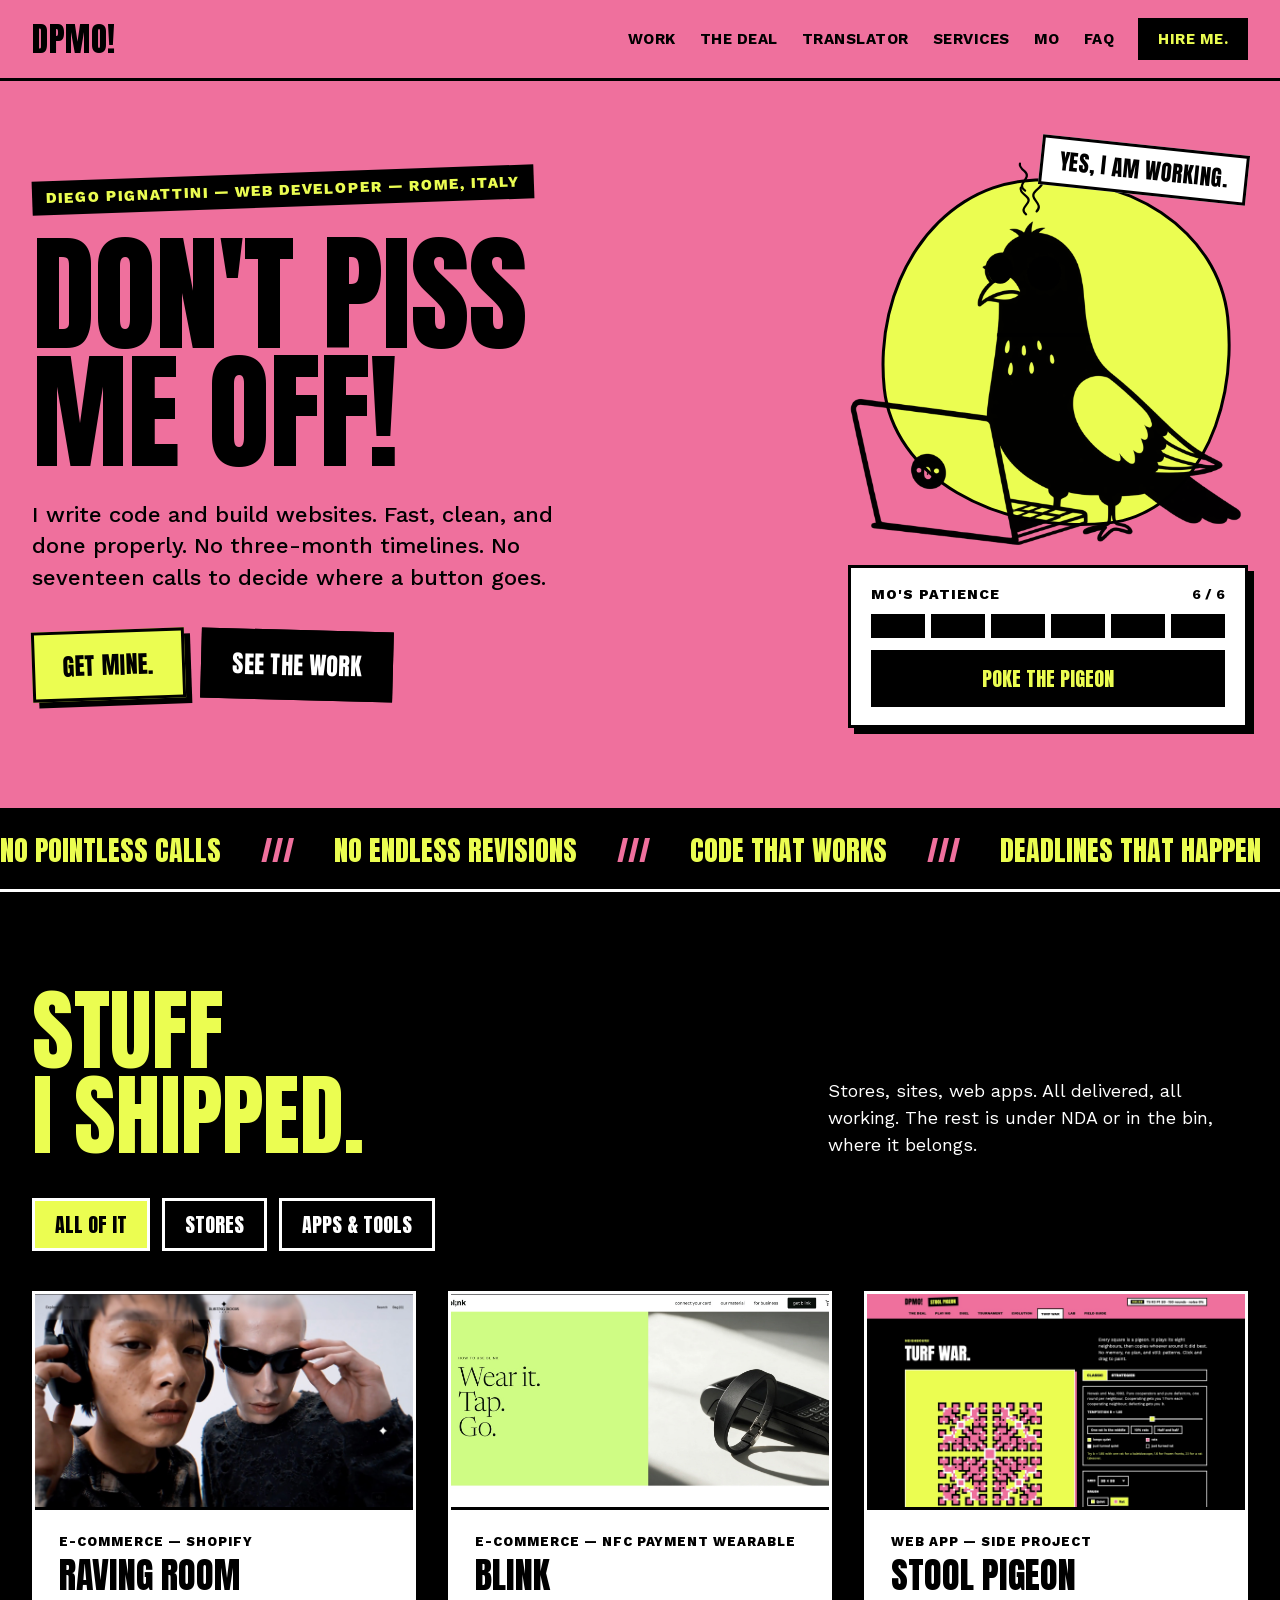
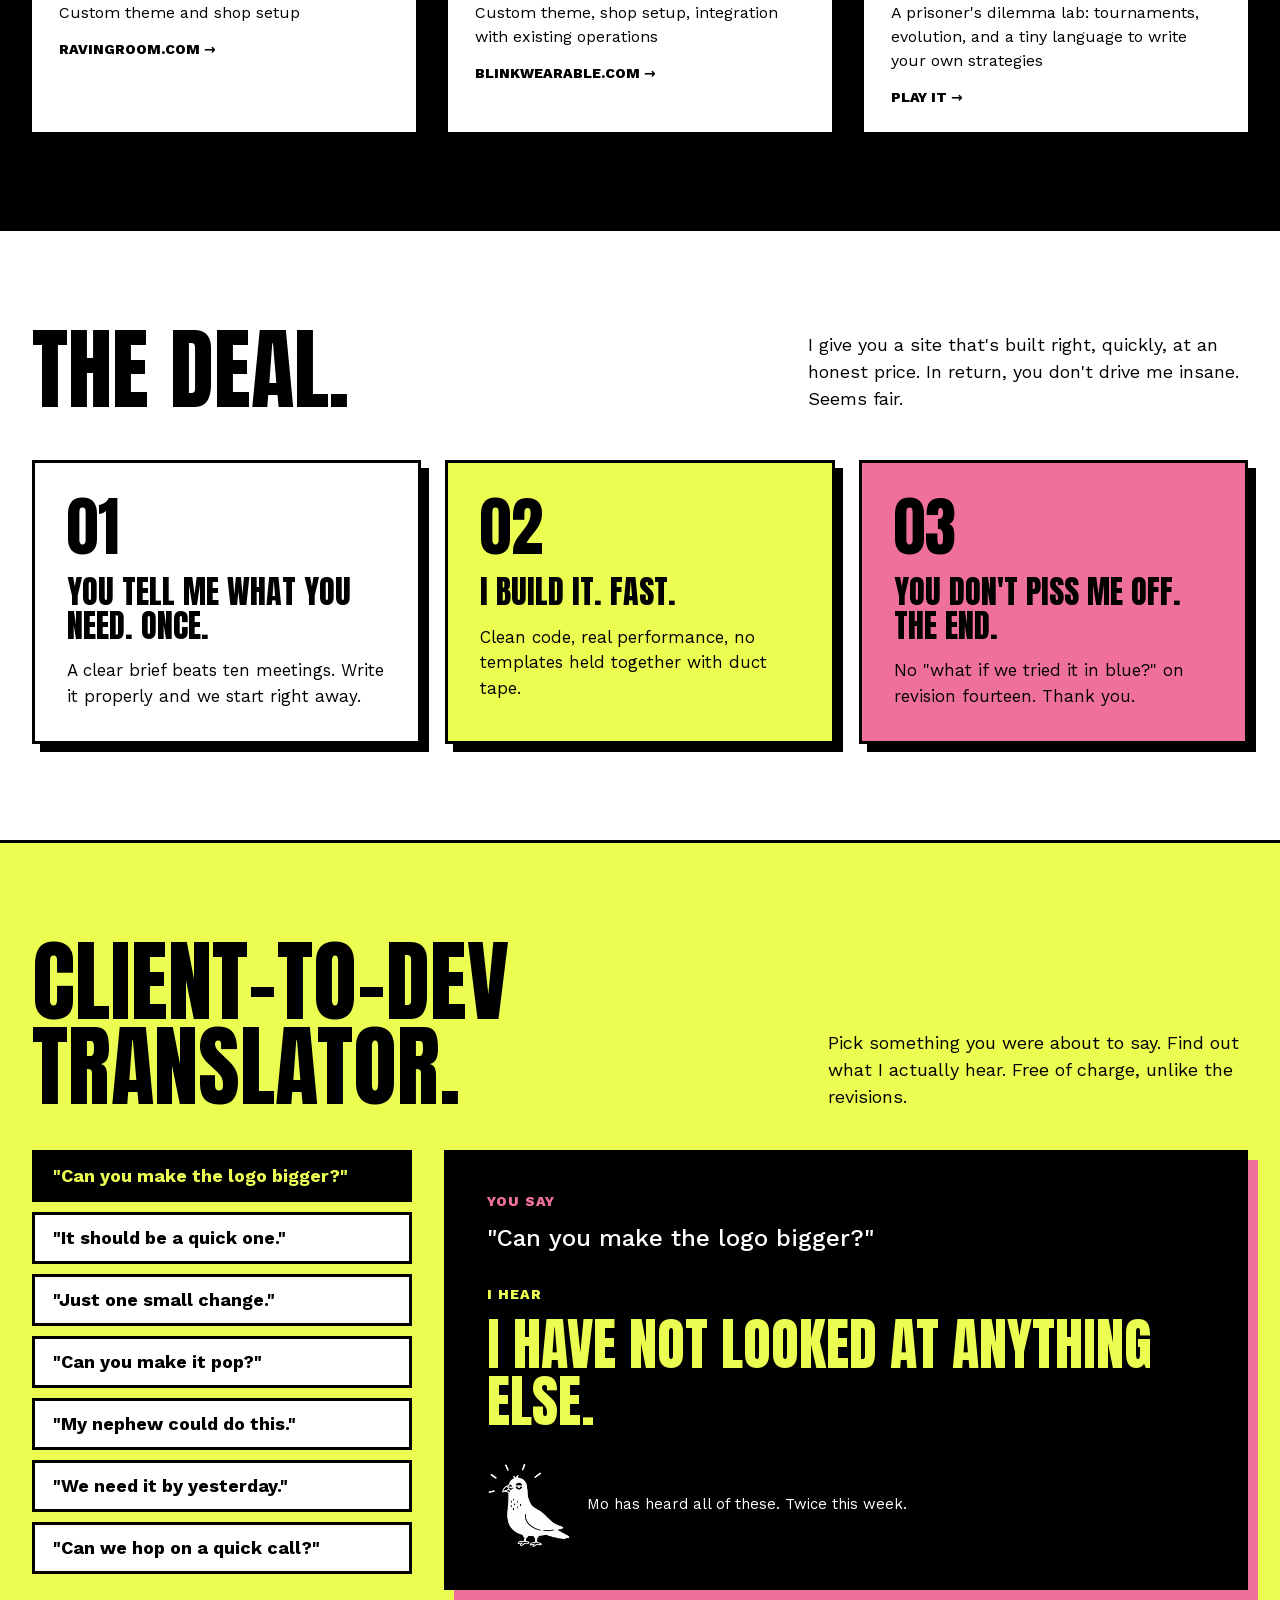
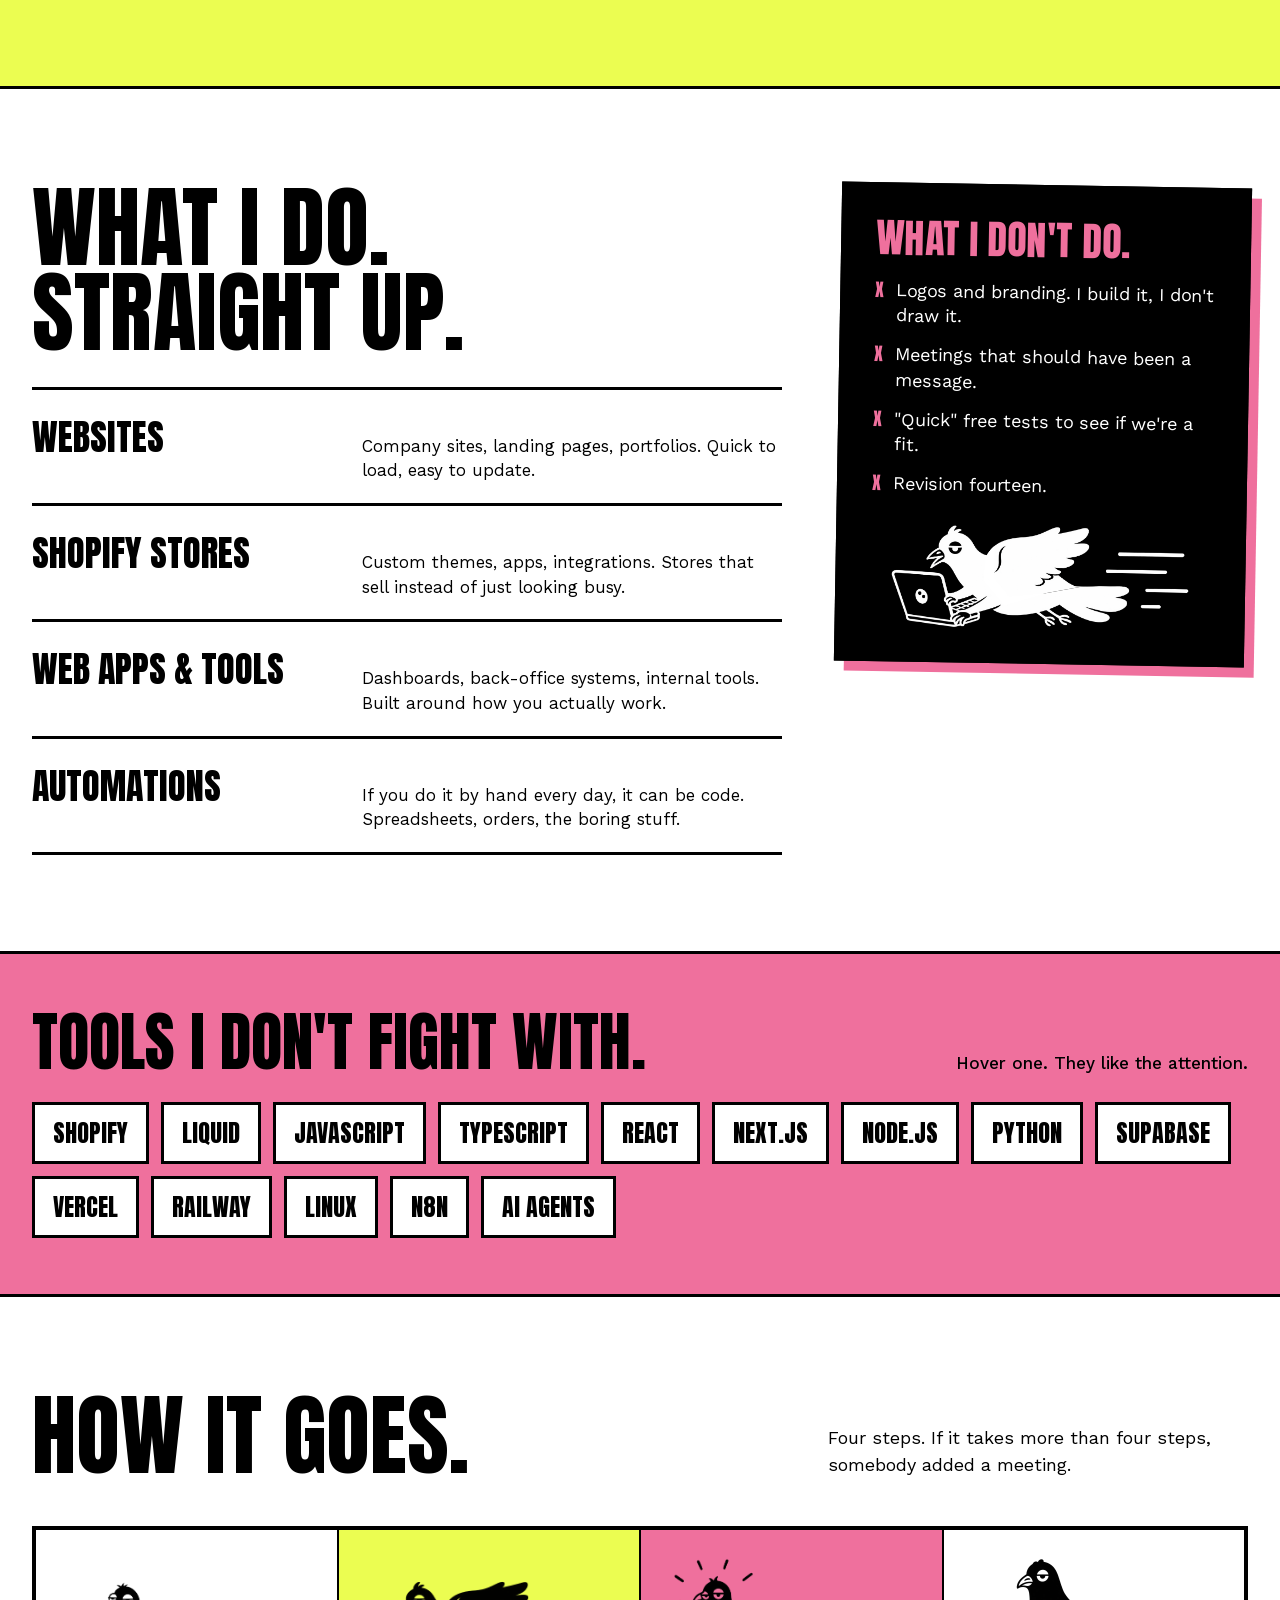
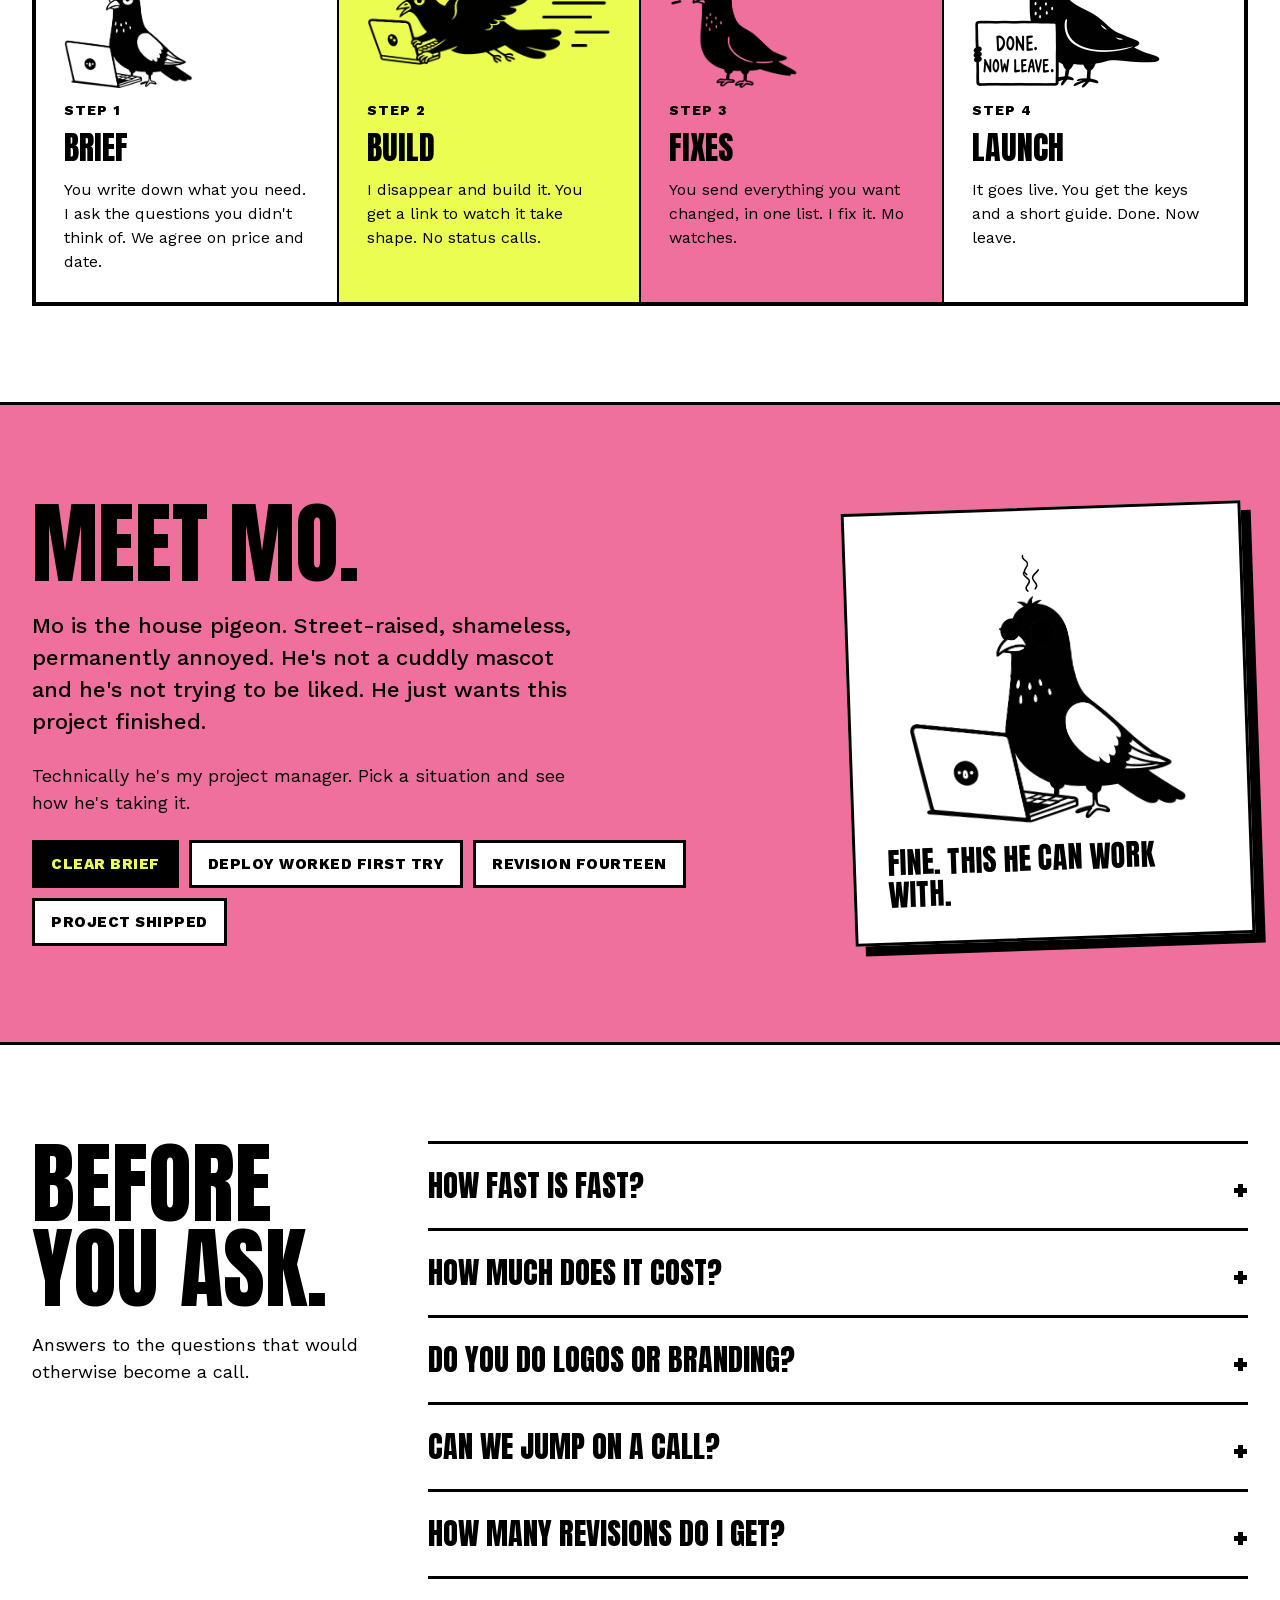
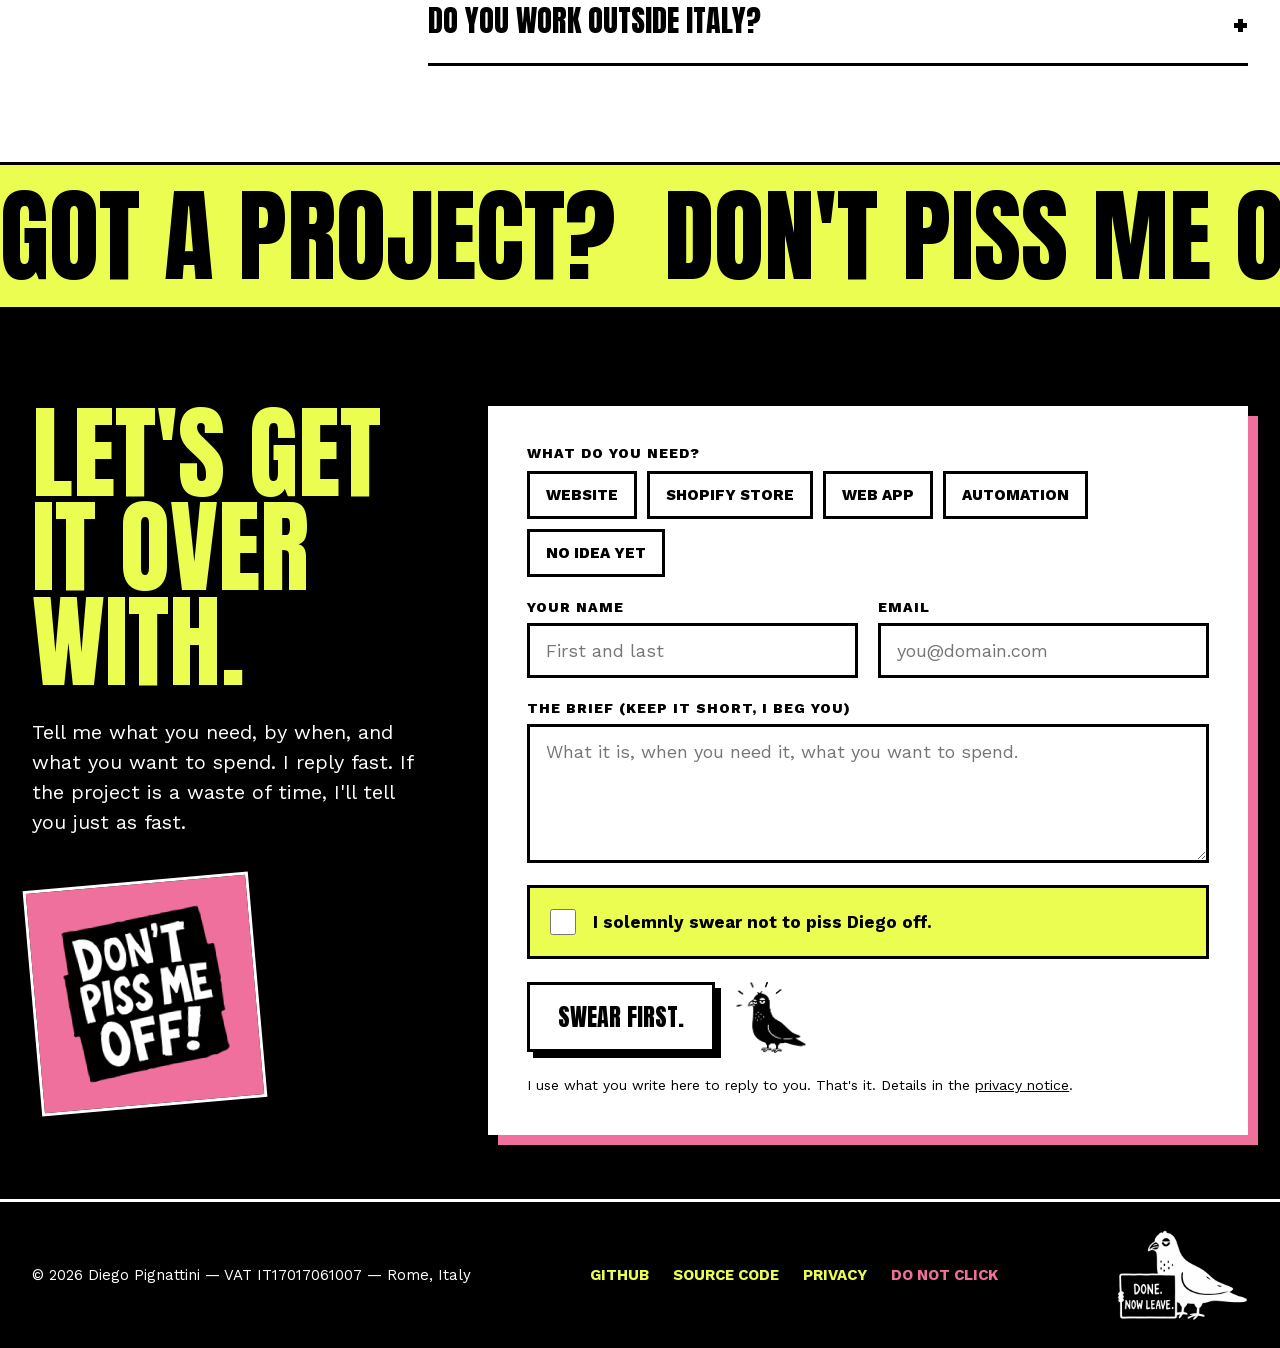
==== commit d2a02a14: "Link Stool Pigeon, the prisoner's dilemma lab, from the work section It goes under "Apps & tools", w" ====
--- a/index.html
+++ b/index.html
@@ -108,11 +108,11 @@
       <h2 class="title text-lime">Stuff<br>I shipped.</h2>
       <p class="lede">Stores, sites, web apps. All delivered, all working. The rest is under NDA or in the bin, where it belongs.</p>
     </div>
-    <!-- "Apps & tools" and "Websites" stay hidden until there is a project to show under them. -->
+    <!-- "Websites" stays hidden until there is a project to show under it. -->
     <div class="filters" role="group" aria-label="Filter projects">
       <button type="button" class="toggle toggle--dark filter" data-action="filter" data-value="all" aria-pressed="true">All of it</button>
       <button type="button" class="toggle toggle--dark filter" data-action="filter" data-value="ecom" aria-pressed="false">Stores</button>
-      <button type="button" class="toggle toggle--dark filter" data-action="filter" data-value="apps" aria-pressed="false" hidden>Apps &amp; tools</button>
+      <button type="button" class="toggle toggle--dark filter" data-action="filter" data-value="apps" aria-pressed="false">Apps &amp; tools</button>
       <button type="button" class="toggle toggle--dark filter" data-action="filter" data-value="sites" aria-pressed="false" hidden>Websites</button>
     </div>
     <div class="work-grid">
@@ -132,6 +132,15 @@
           <h3 class="work-card__name">Blink</h3>
           <p class="work-card__what">Custom theme, shop setup, integration with existing operations</p>
           <p class="work-card__link">blinkwearable.com →</p>
+        </div>
+      </a>
+      <a class="work-card" href="/dilemma/" data-if="showApps">
+        <img class="work-card__shot" src="assets/work-stool-pigeon.jpg" alt="Stool Pigeon: a grid of pigeons where cooperators and defectors spread in a kaleidoscope pattern" width="1600" height="900" loading="lazy">
+        <div class="work-card__body">
+          <p class="work-card__kind">Web app — side project</p>
+          <h3 class="work-card__name">Stool Pigeon</h3>
+          <p class="work-card__what">A prisoner's dilemma lab: tournaments, evolution, and a tiny language to write your own strategies</p>
+          <p class="work-card__link">Play it →</p>
         </div>
       </a>
     </div>
@@ -452,7 +461,7 @@
     <p class="site-footer__legal">© 2026 Diego Pignattini — VAT IT17017061007 — Rome, Italy</p>
     <nav class="site-footer__links" aria-label="Footer">
       <a href="https://github.com/El3k0n">GitHub</a>
-      <a href="https://github.com/El3k0n/dontpissmeoff">Source code</a>
+      <a href="https://github.com/El3k0n/donotpissmeoff">Source code</a>
       <a href="/privacy">Privacy</a>
       <!-- Leads to the 404 page on purpose. -->
       <a class="text-pink" href="/do-not-click" rel="nofollow">Do not click</a>
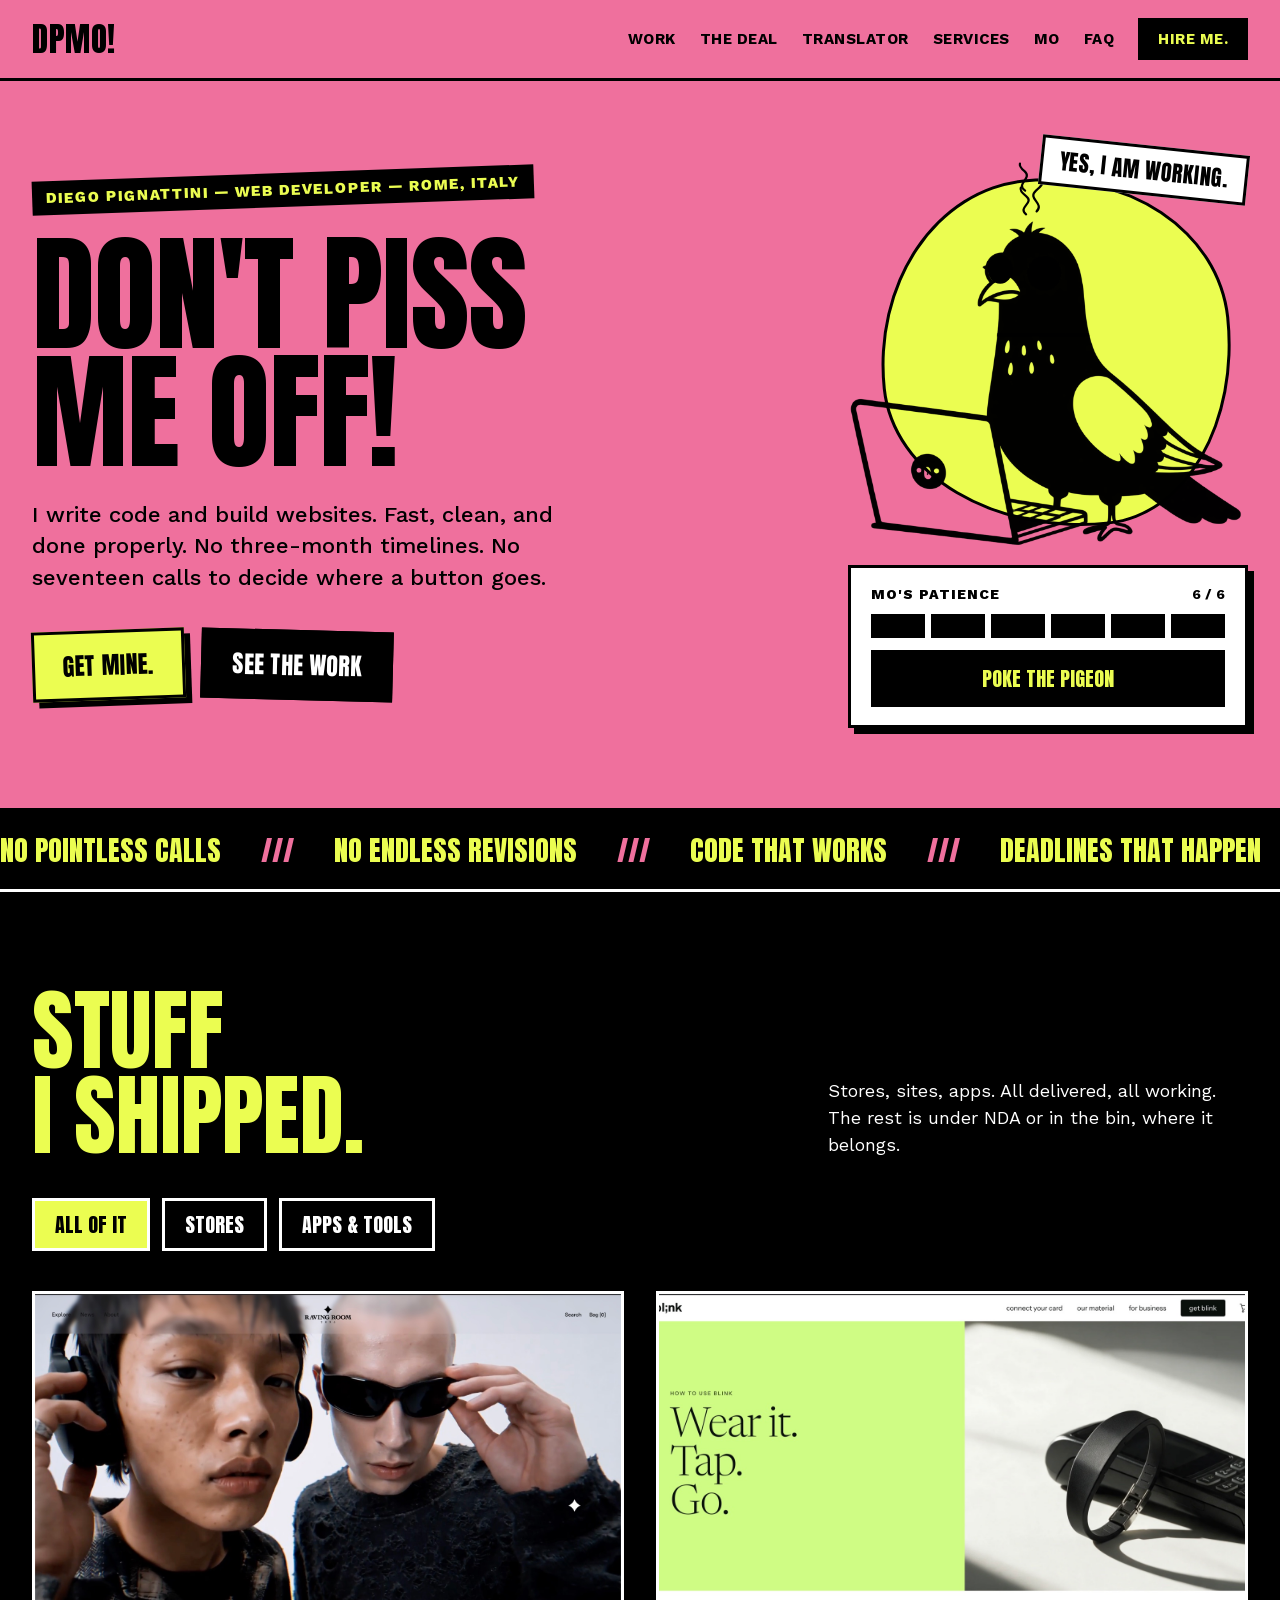
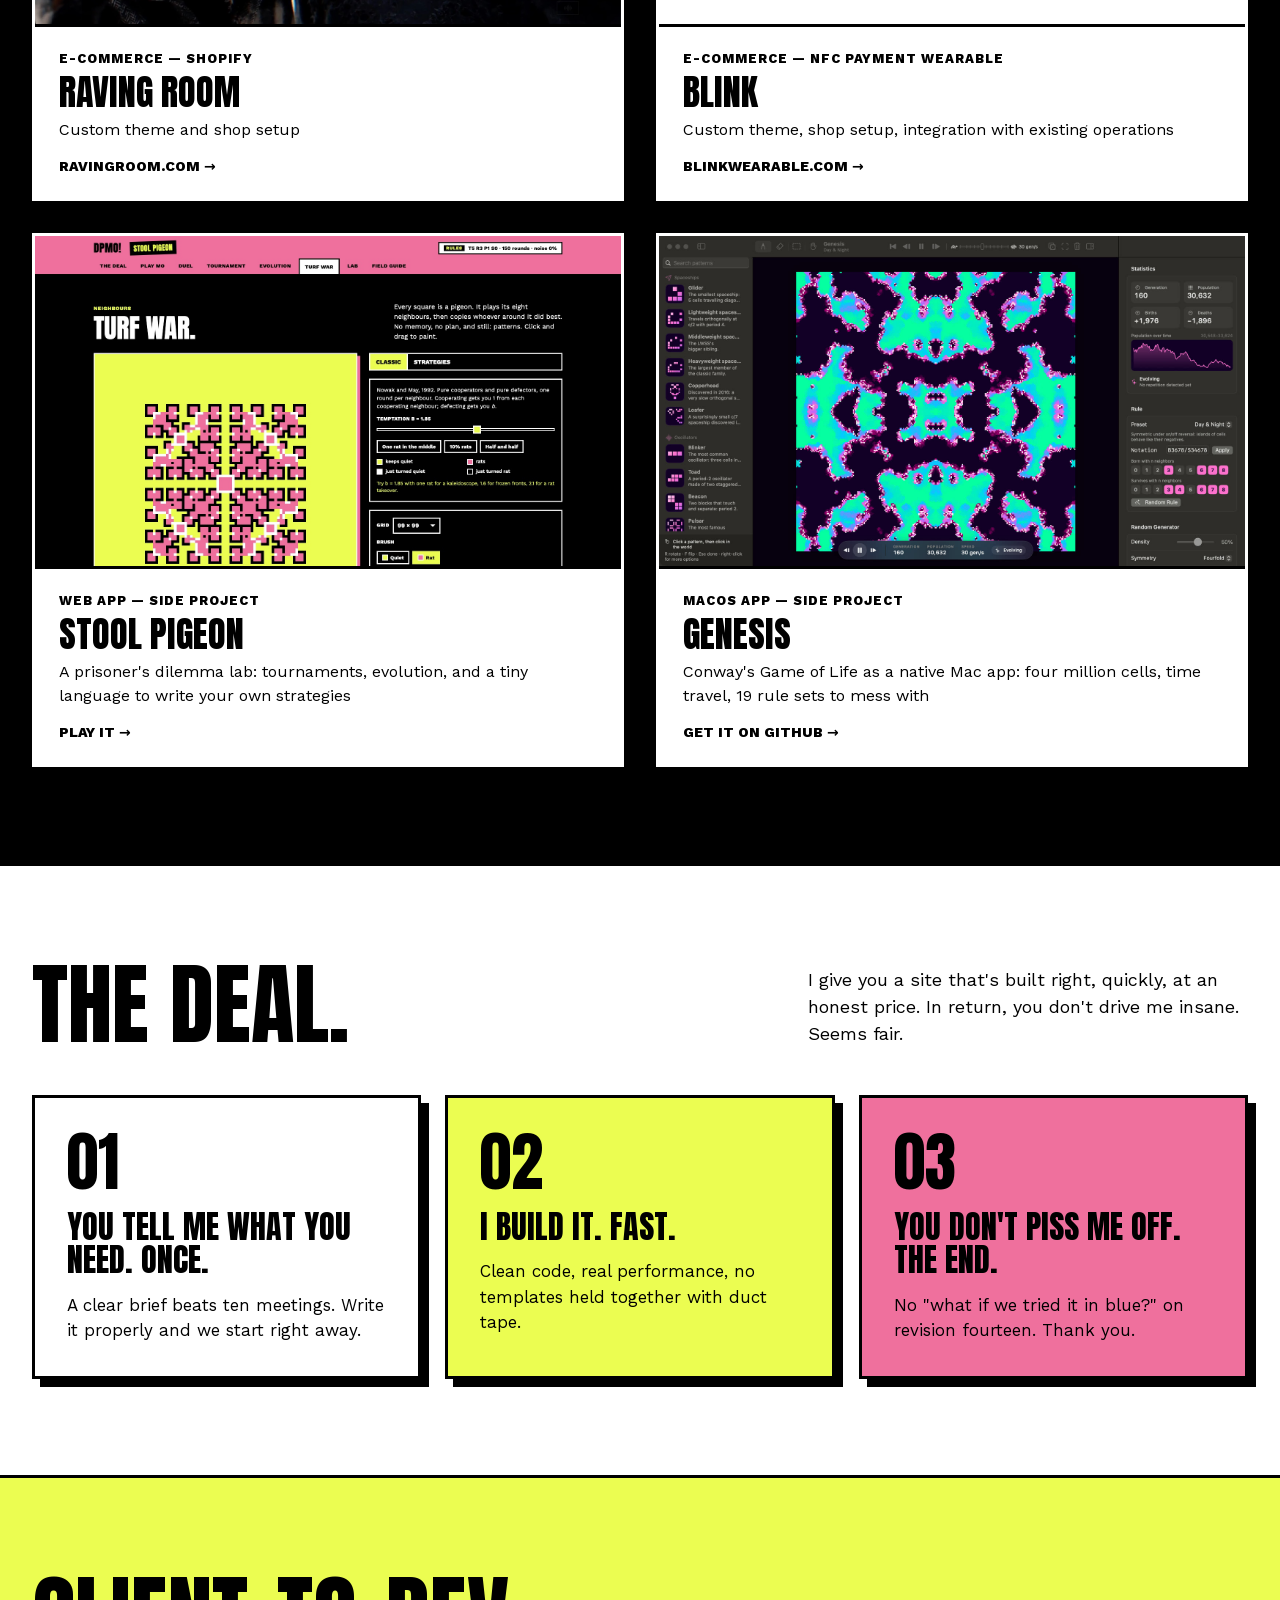
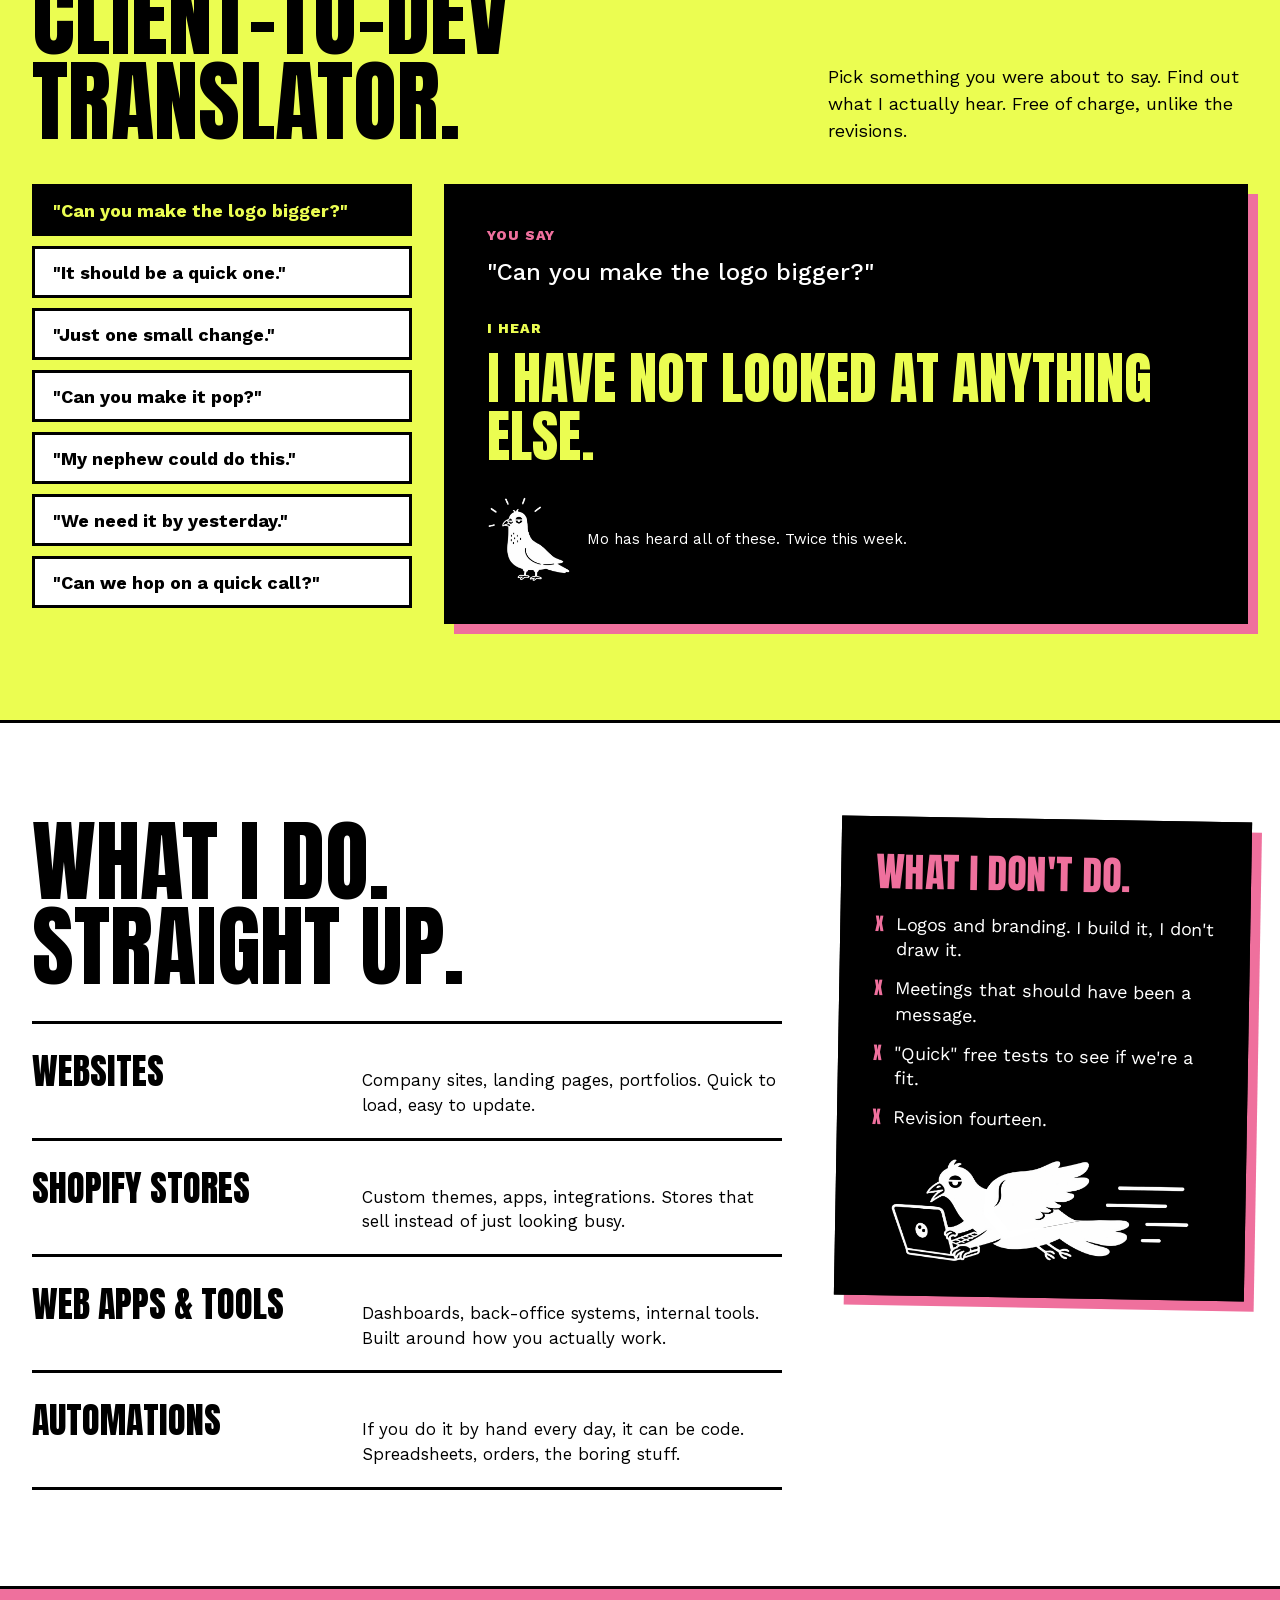
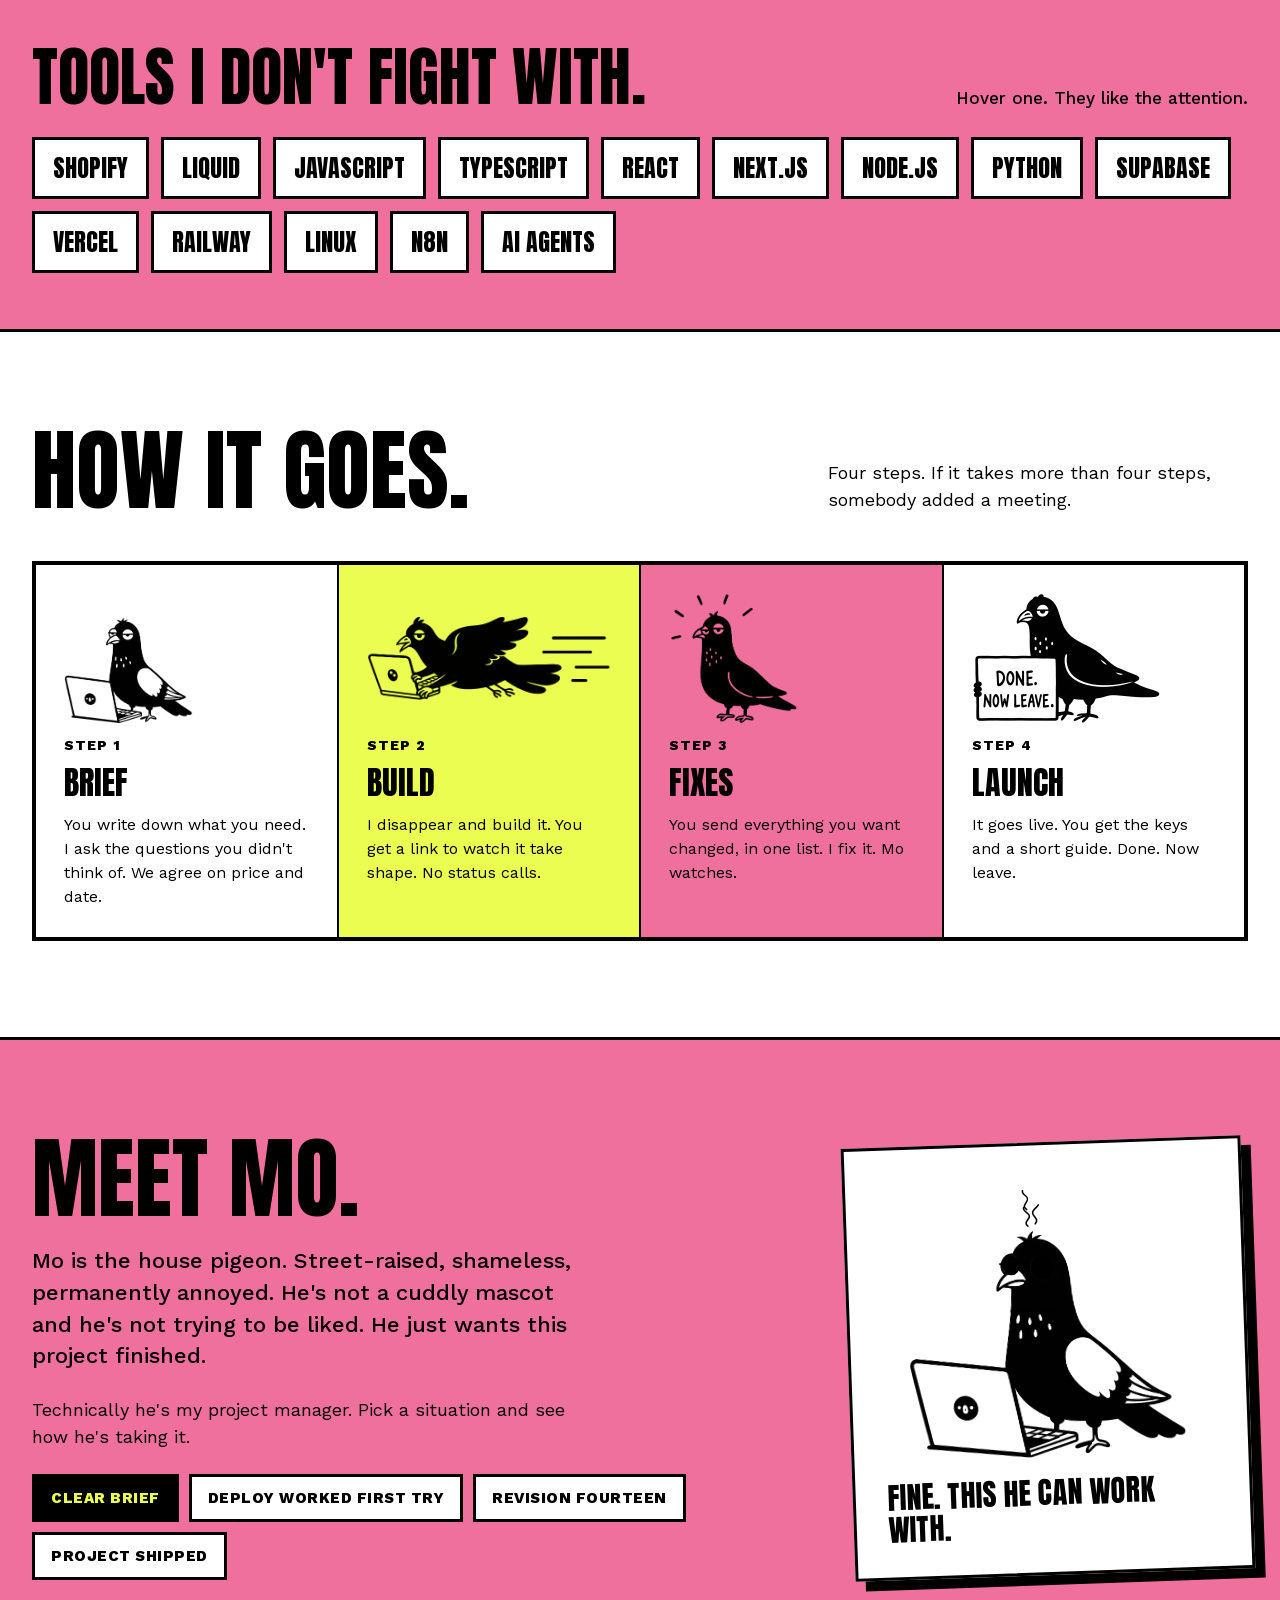
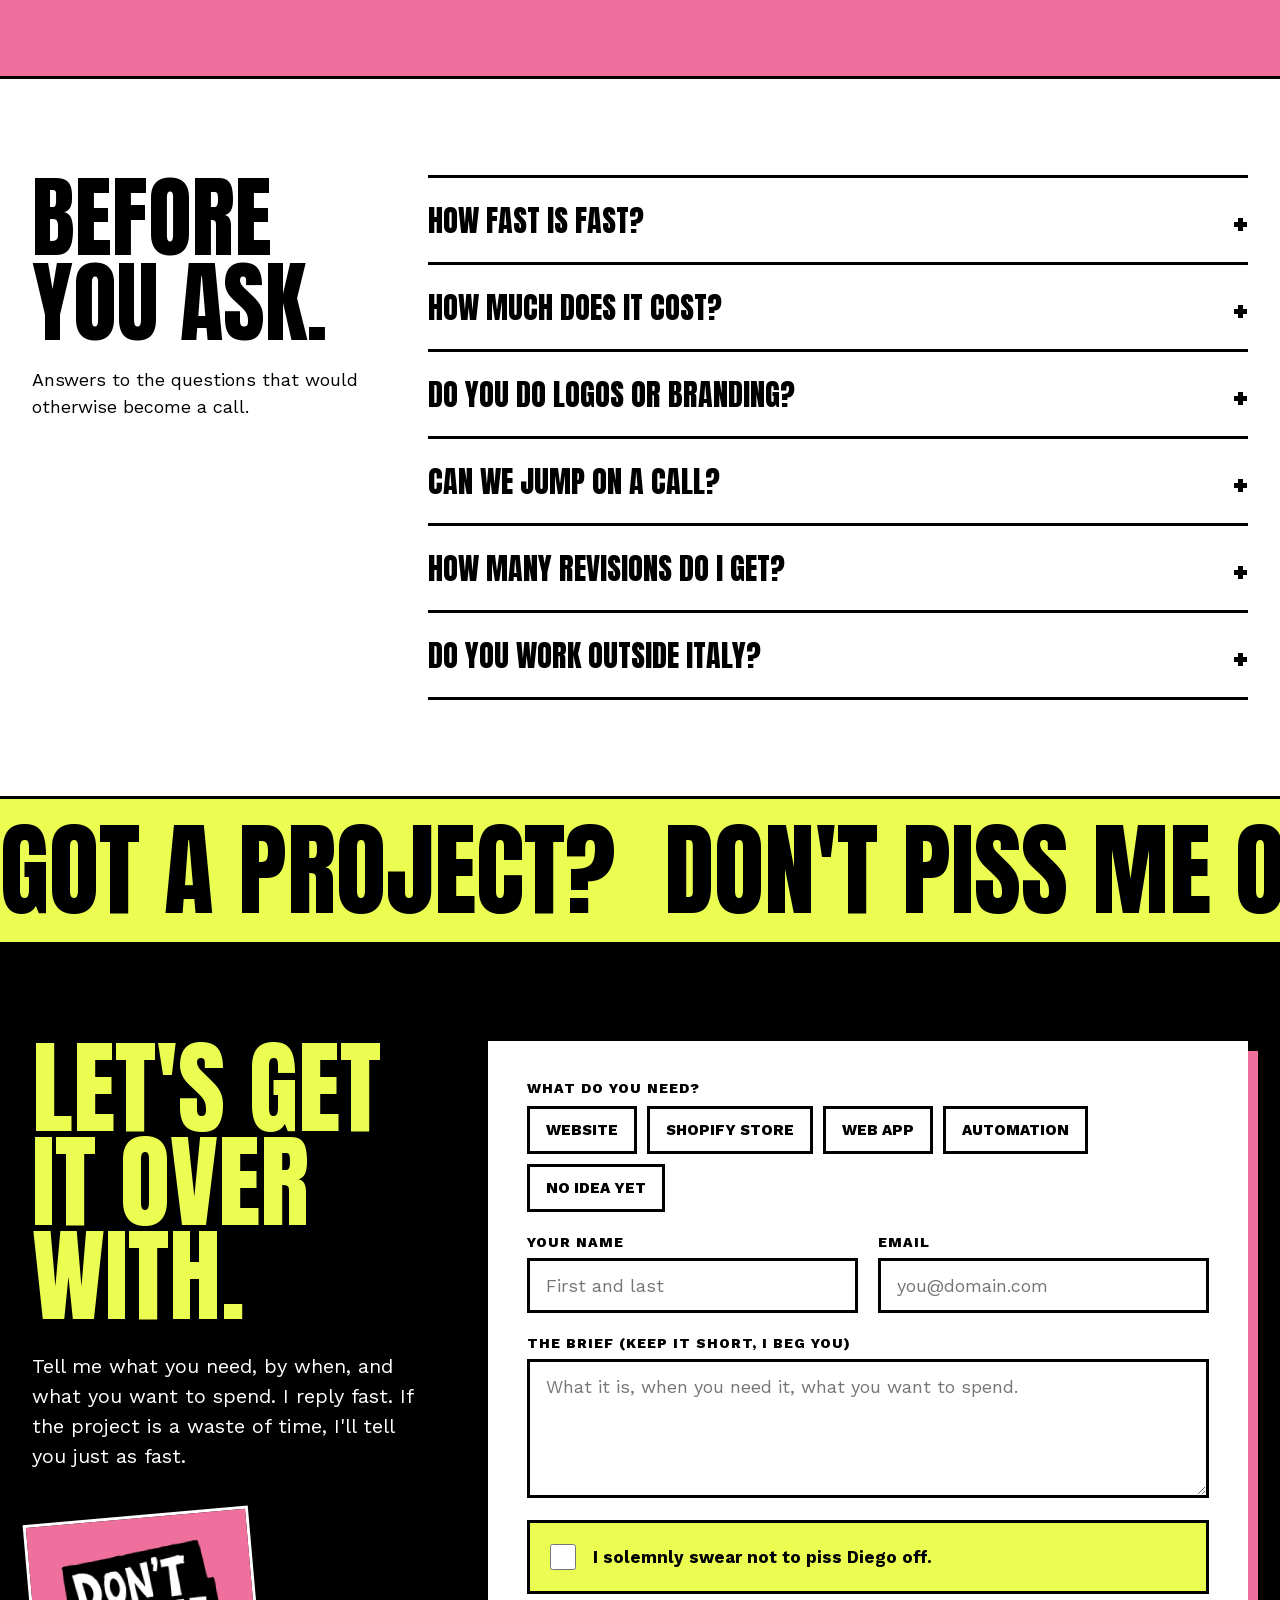
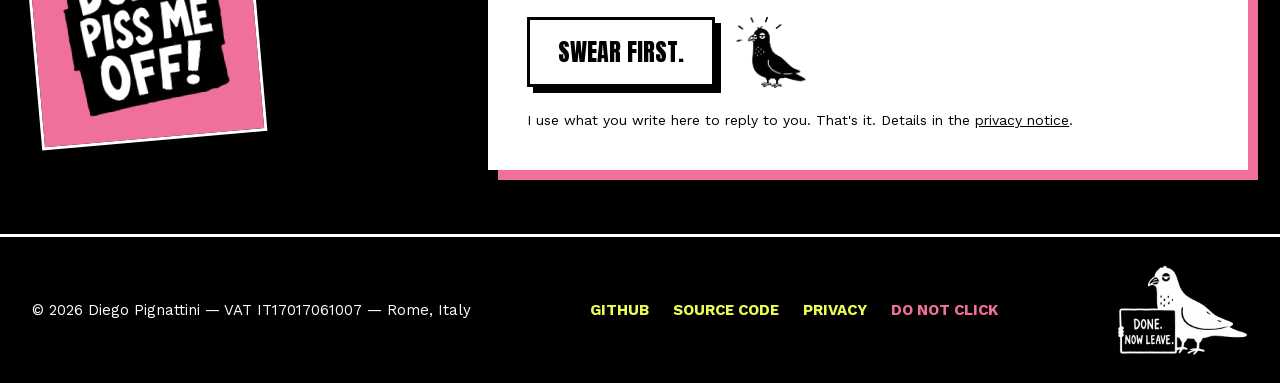
==== commit 2b248f54: "Work: Genesis, the Game of Life Mac app, linked to its repository Four cards now, so two per row on " ====
--- a/index.html
+++ b/index.html
@@ -24,7 +24,7 @@
 
 <link rel="preload" href="assets/fonts/anton-latin.woff2" as="font" type="font/woff2" crossorigin>
 <link rel="preload" href="assets/fonts/work-sans-latin.woff2" as="font" type="font/woff2" crossorigin>
-<link rel="stylesheet" href="css/style.css?v=5">
+<link rel="stylesheet" href="css/style.css?v=6">
 </head>
 <body>
 <a class="skip-link" href="#main">Skip to content</a>
@@ -106,7 +106,7 @@
   <div class="wrap stack">
     <div class="section-head">
       <h2 class="title text-lime">Stuff<br>I shipped.</h2>
-      <p class="lede">Stores, sites, web apps. All delivered, all working. The rest is under NDA or in the bin, where it belongs.</p>
+      <p class="lede">Stores, sites, apps. All delivered, all working. The rest is under NDA or in the bin, where it belongs.</p>
     </div>
     <!-- "Websites" stays hidden until there is a project to show under it. -->
     <div class="filters" role="group" aria-label="Filter projects">
@@ -141,6 +141,15 @@
           <h3 class="work-card__name">Stool Pigeon</h3>
           <p class="work-card__what">A prisoner's dilemma lab: tournaments, evolution, and a tiny language to write your own strategies</p>
           <p class="work-card__link">Play it →</p>
+        </div>
+      </a>
+      <a class="work-card" href="https://github.com/El3k0n/gameoflife" data-if="showApps">
+        <img class="work-card__shot" src="assets/work-genesis.jpg" alt="Genesis on a Mac: a symmetric Day &amp; Night pattern in pink and green, the pattern library on the left and the rule editor on the right" width="1600" height="900" loading="lazy">
+        <div class="work-card__body">
+          <p class="work-card__kind">macOS app — side project</p>
+          <h3 class="work-card__name">Genesis</h3>
+          <p class="work-card__what">Conway's Game of Life as a native Mac app: four million cells, time travel, 19 rule sets to mess with</p>
+          <p class="work-card__link">Get it on GitHub →</p>
         </div>
       </a>
     </div>
--- a/css/style.css
+++ b/css/style.css
@@ -375,7 +375,7 @@
   font-size: 20px;
   text-transform: uppercase;
 }
-.work-grid { display: grid; grid-template-columns: repeat(auto-fill, minmax(320px, 1fr)); gap: 32px; }
+.work-grid { display: grid; grid-template-columns: repeat(2, minmax(0, 1fr)); gap: 32px; }
 .work-card {
   display: flex;
   flex-direction: column;
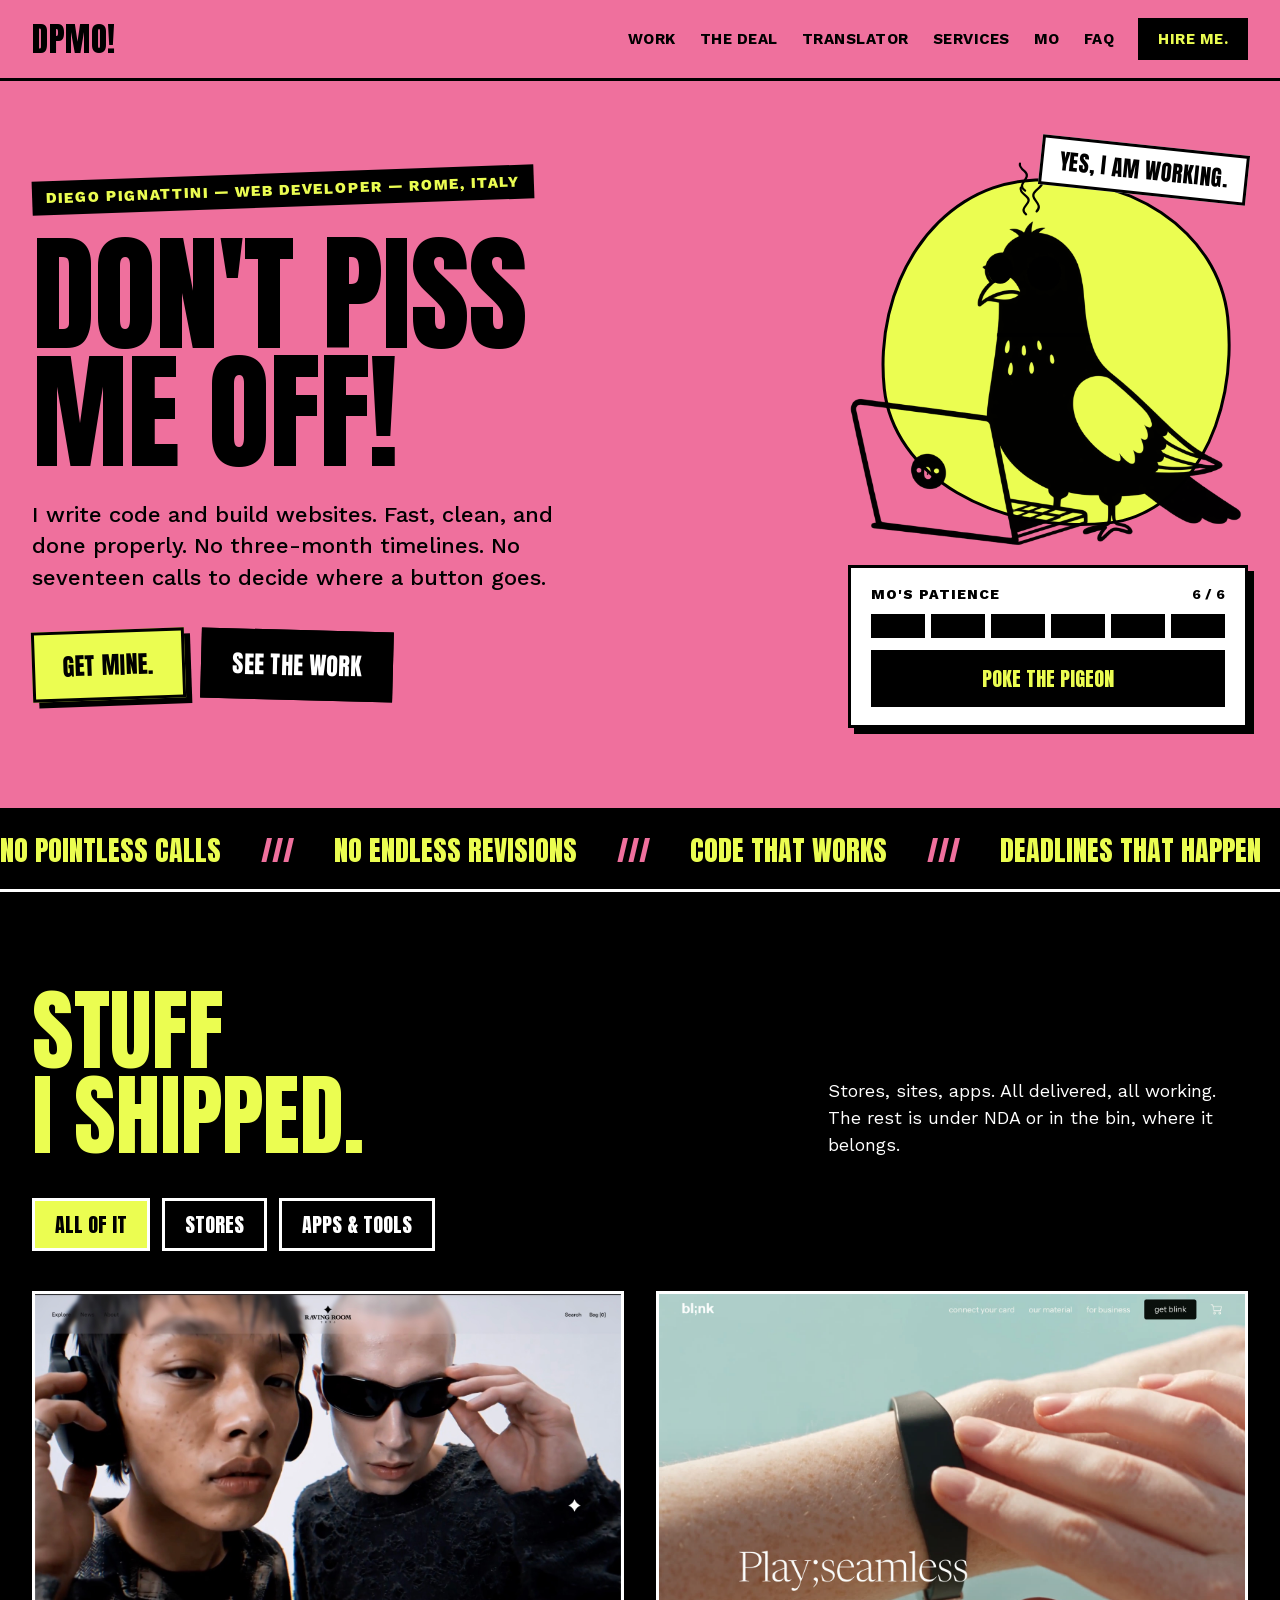
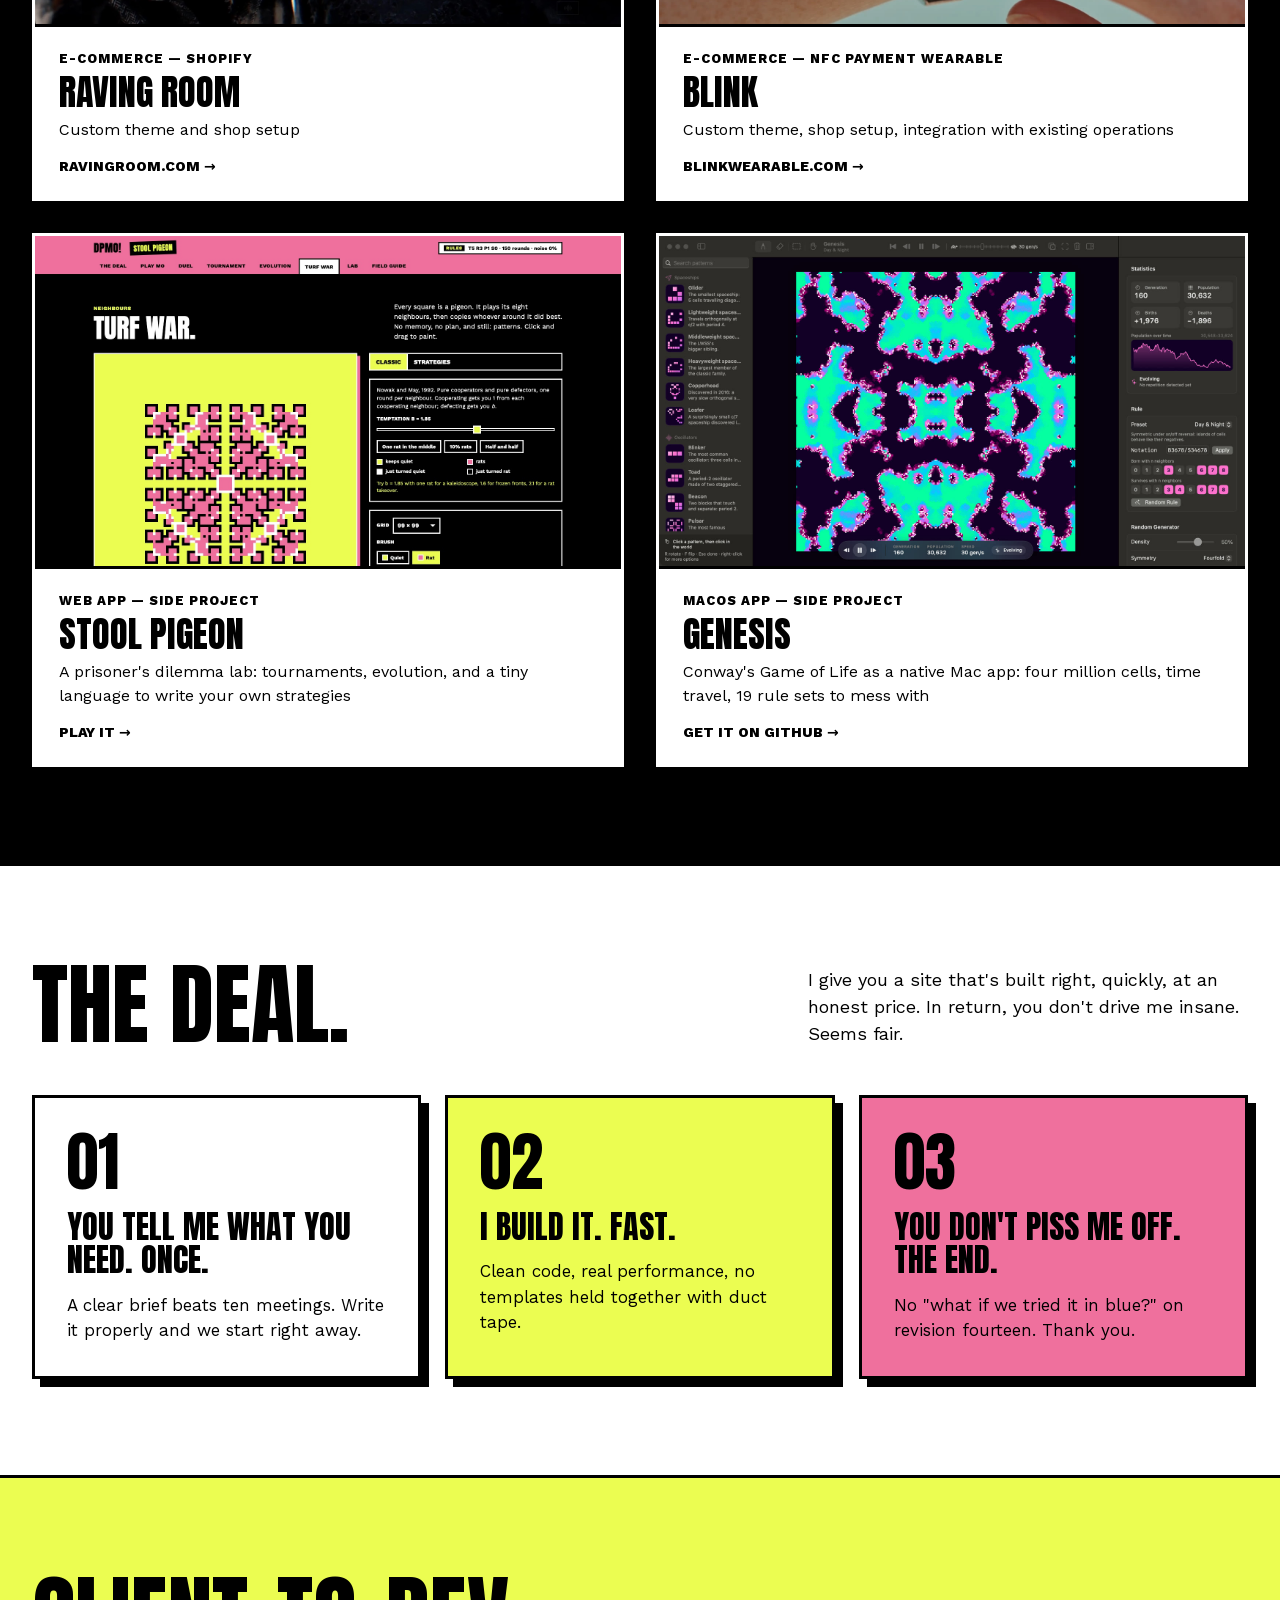
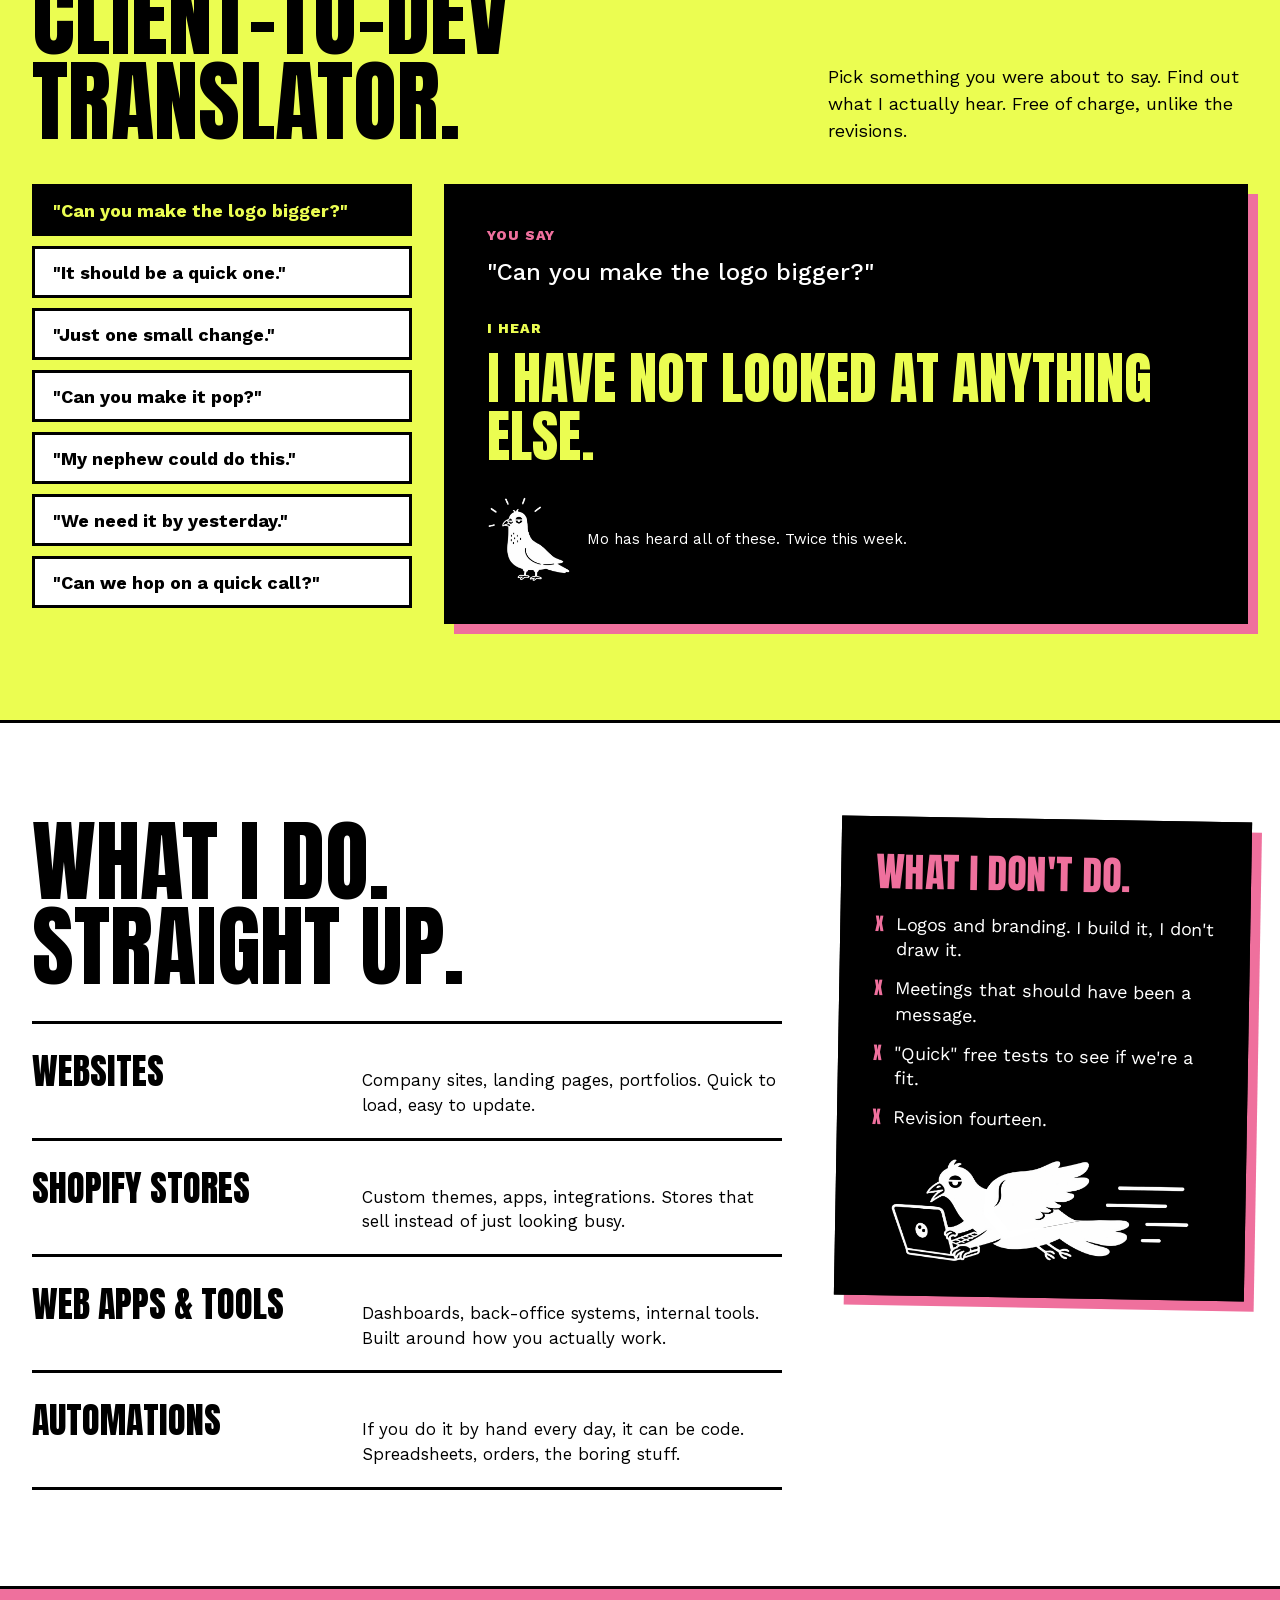
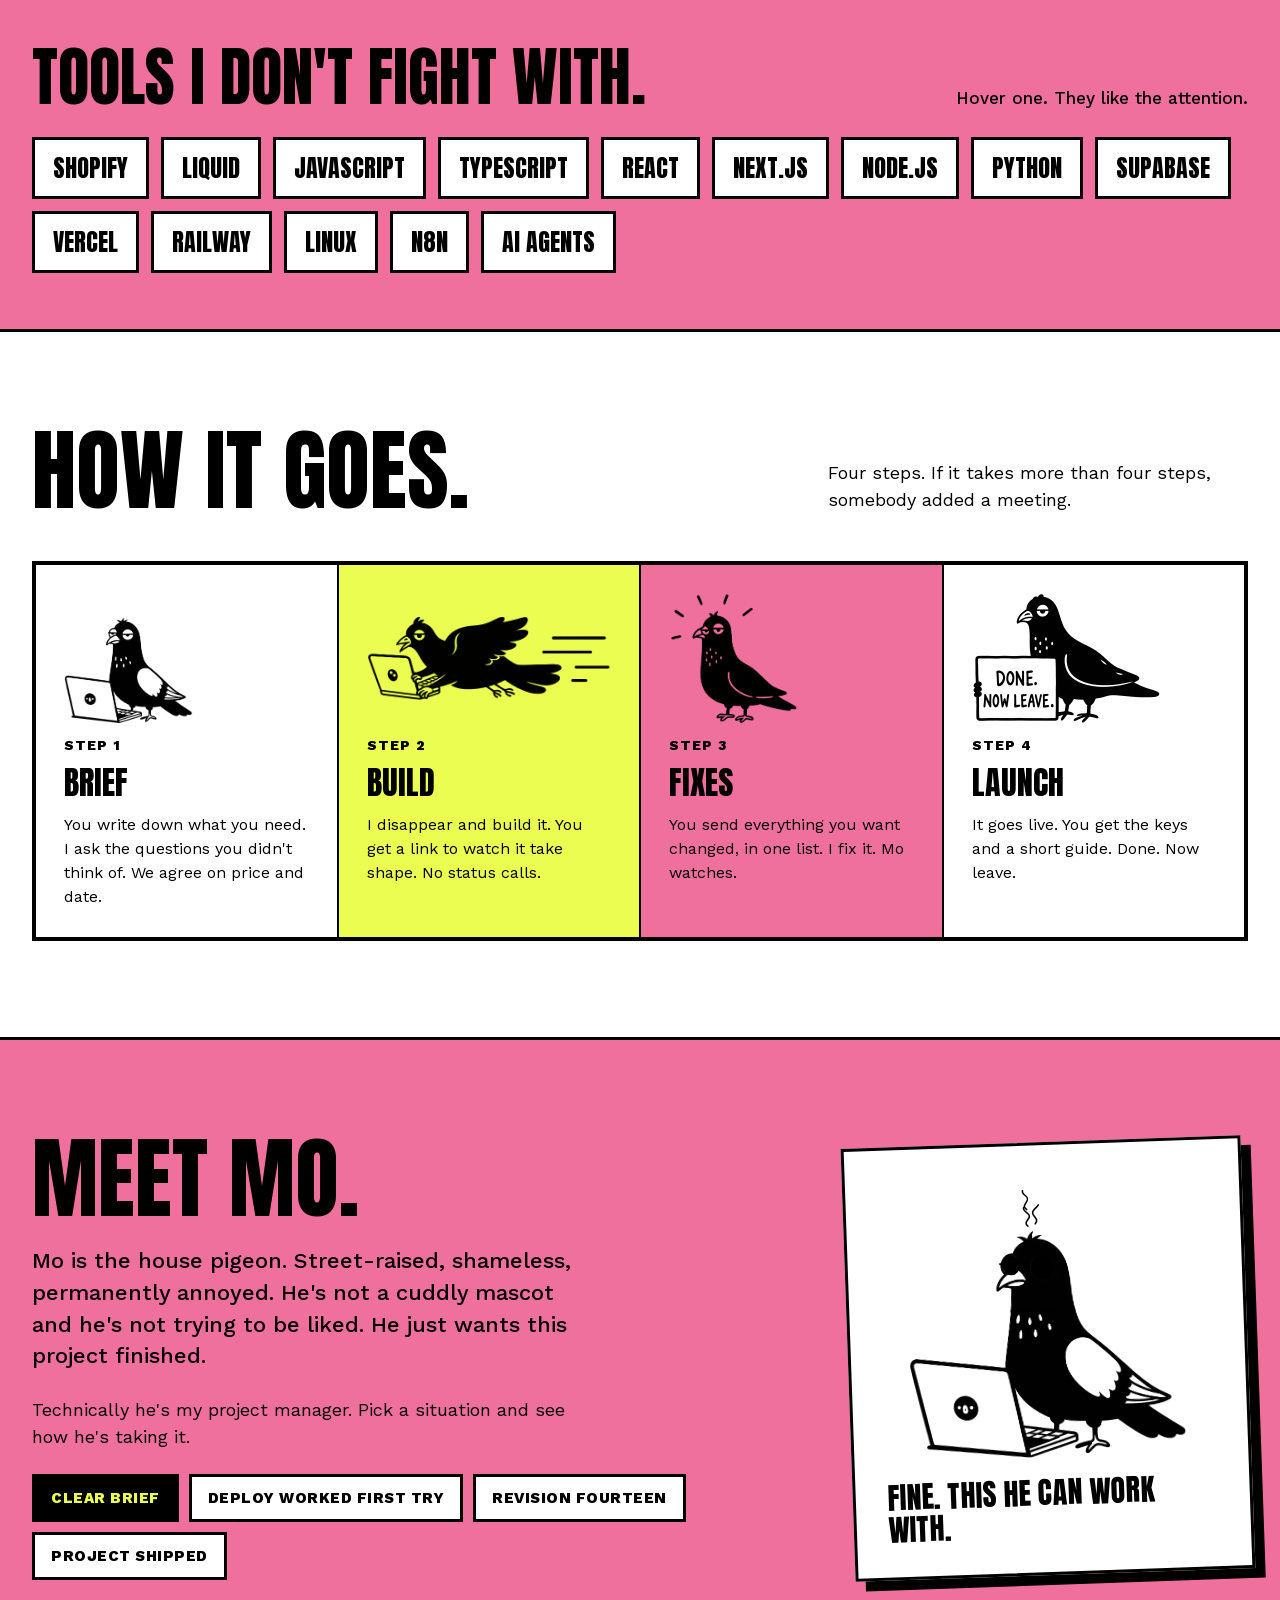
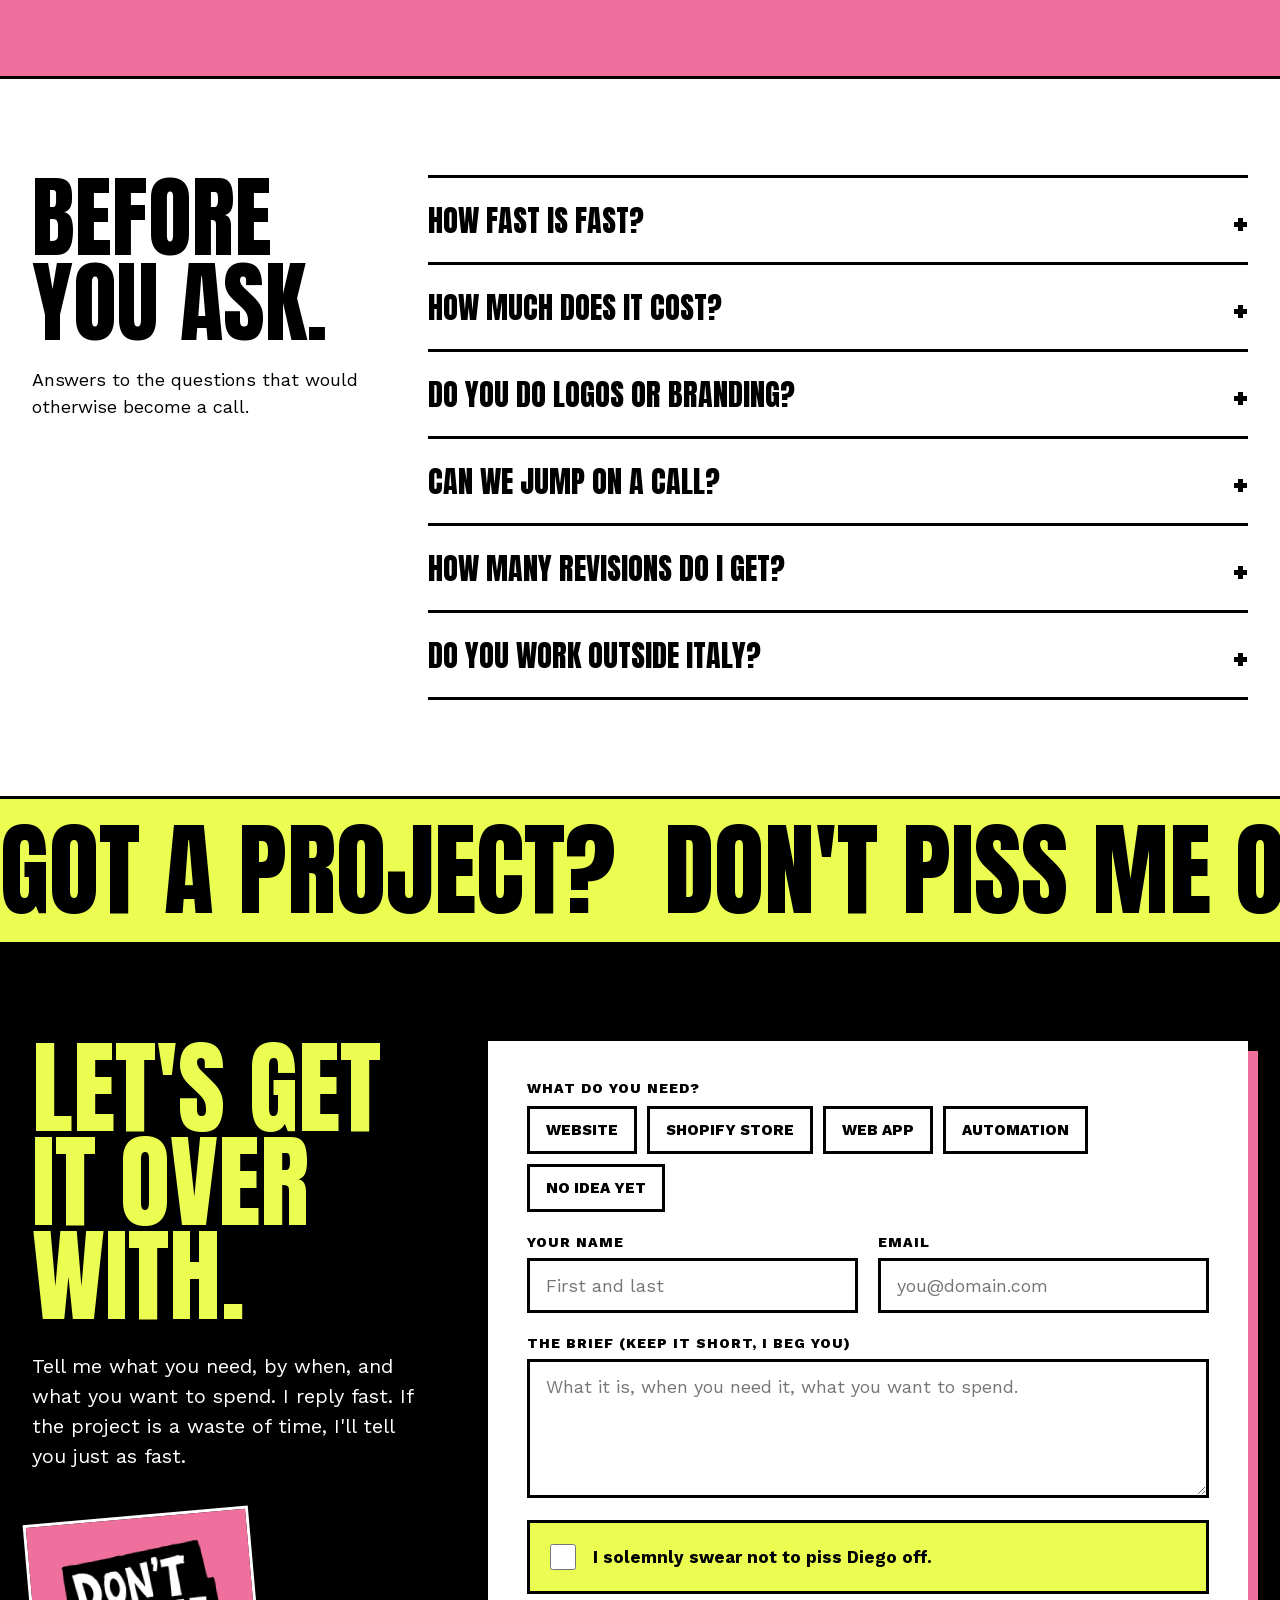
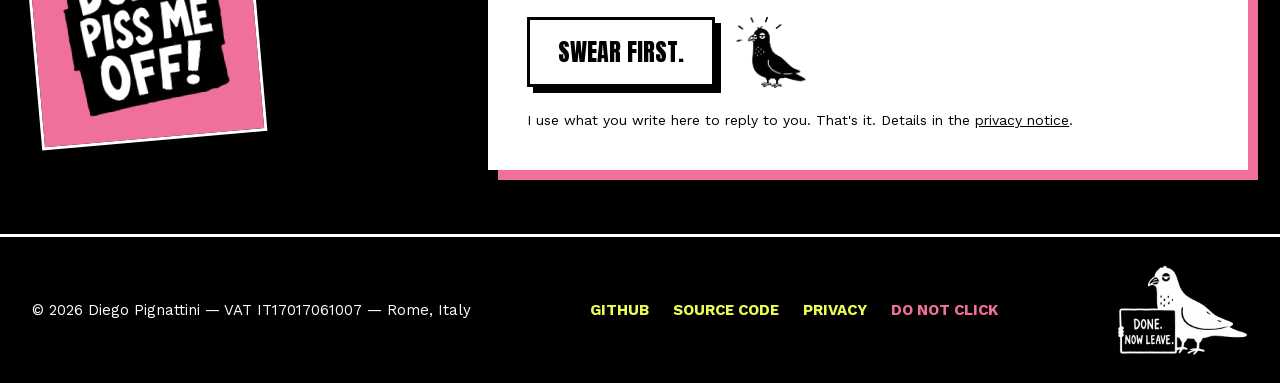
==== commit 788d9ecc: "Blink card: a frame from the new storefront hero" ====
--- a/index.html
+++ b/index.html
@@ -126,7 +126,7 @@
         </div>
       </a>
       <a class="work-card" href="https://blinkwearable.com" data-if="showEcom">
-        <img class="work-card__shot" src="assets/work-blink.jpg" alt="Blink storefront showing the payment bracelet" width="1600" height="900" loading="lazy">
+        <img class="work-card__shot" src="assets/work-blink.jpg?v=2" alt="Blink storefront: a fingertip on the black payment bracelet, under the headline Play;seamless" width="1600" height="900" loading="lazy">
         <div class="work-card__body">
           <p class="work-card__kind">E-commerce — NFC payment wearable</p>
           <h3 class="work-card__name">Blink</h3>
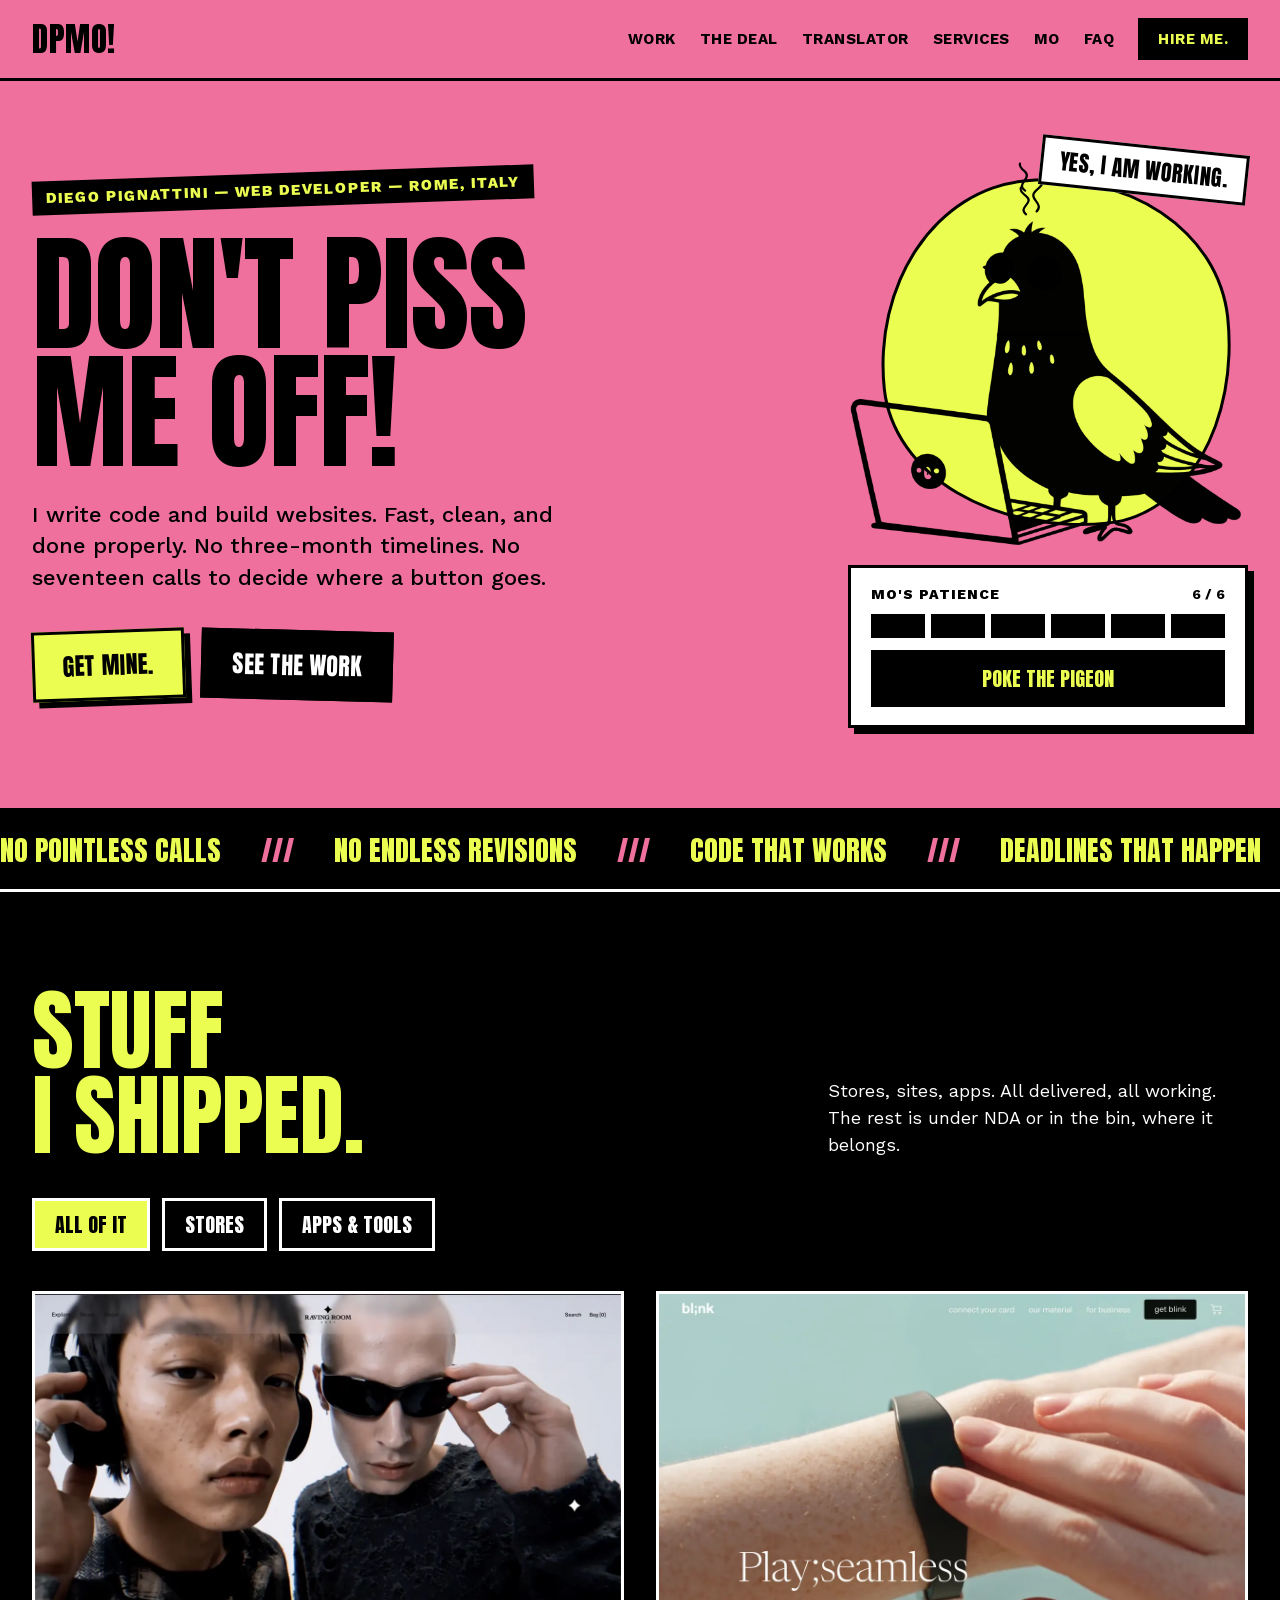
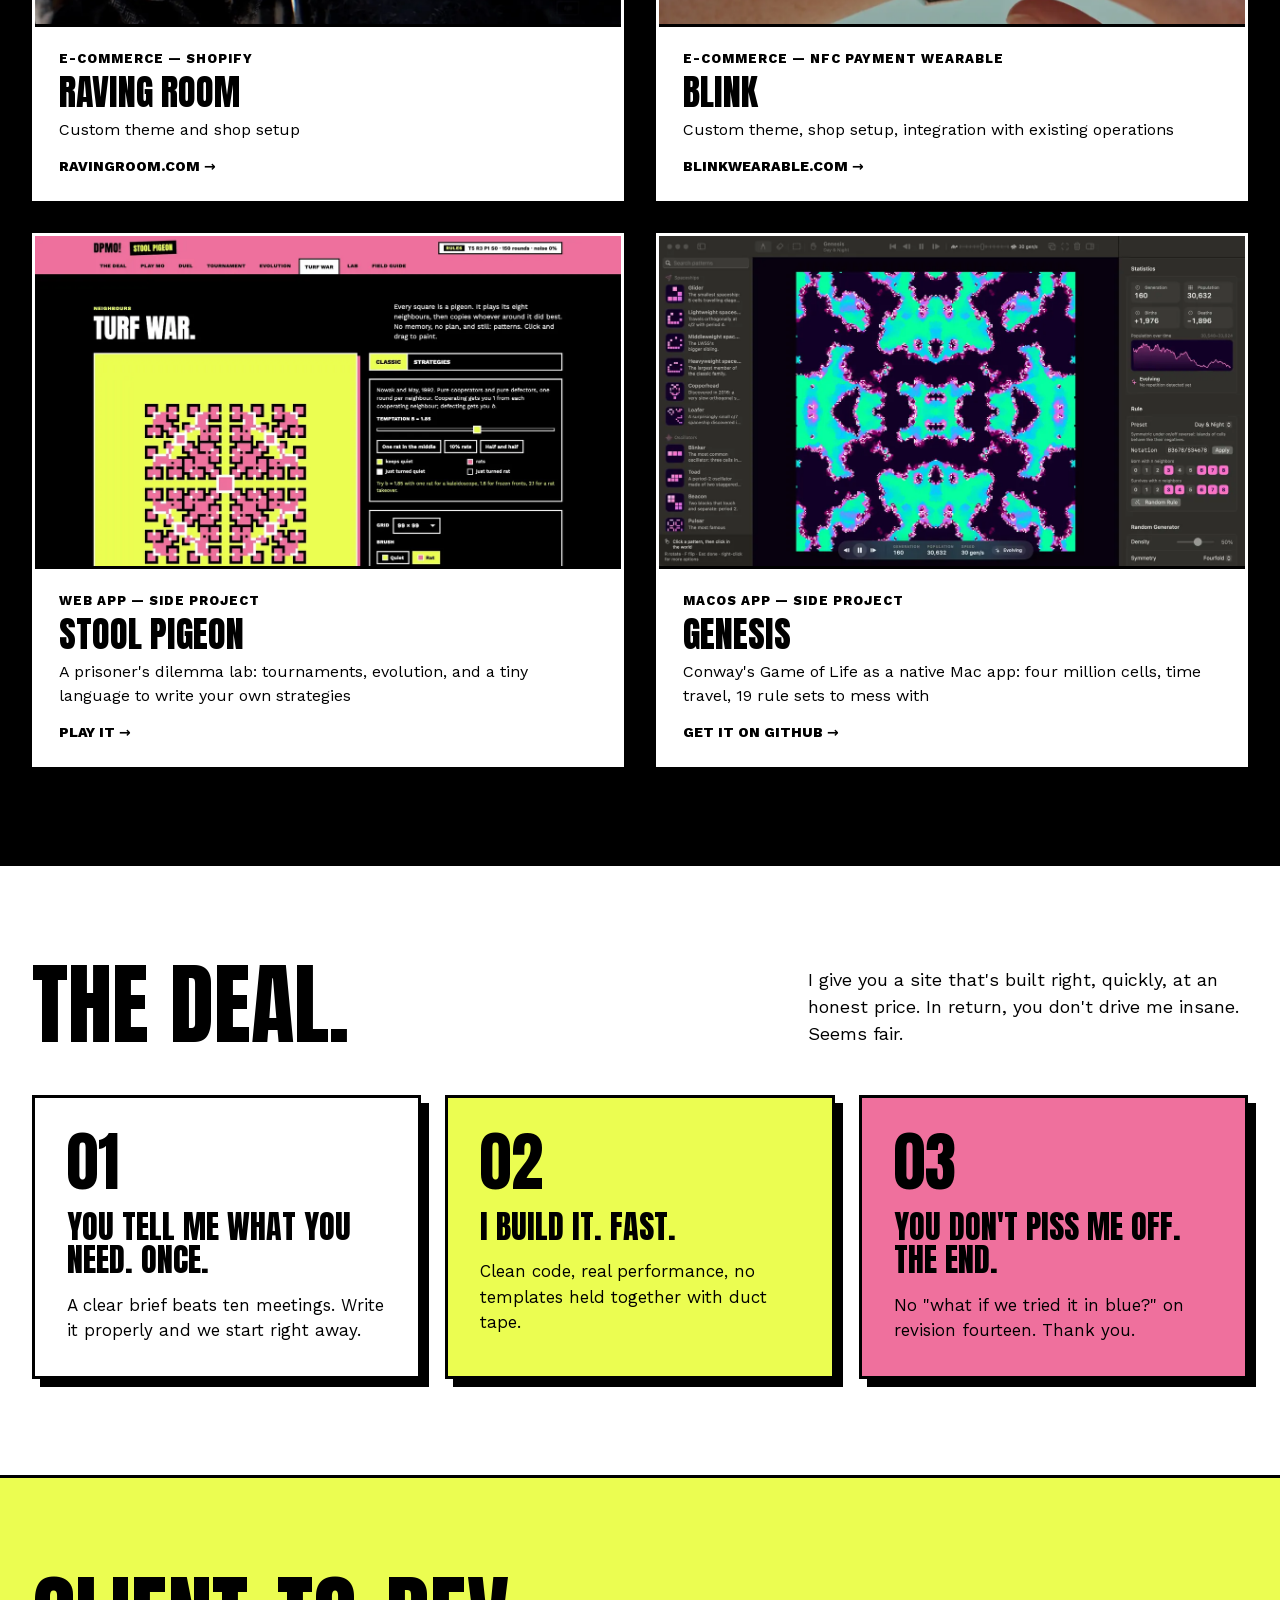
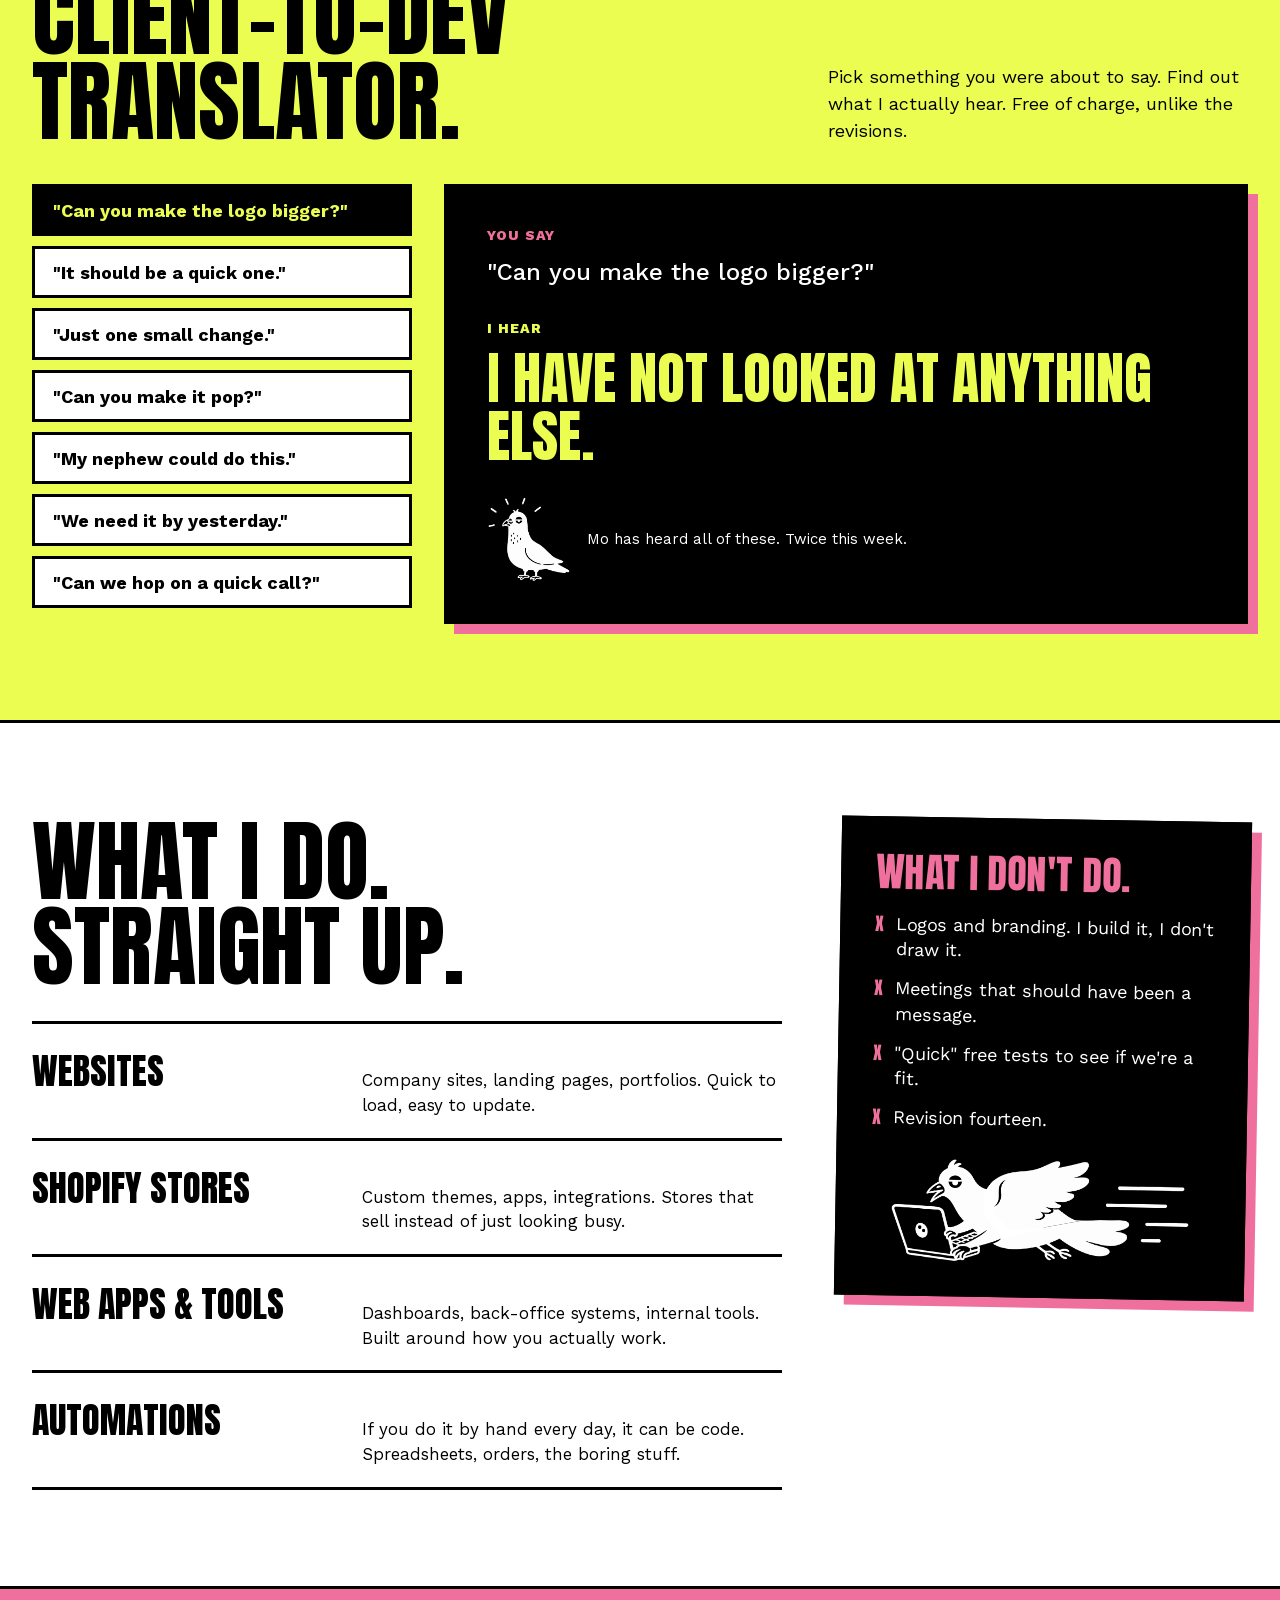
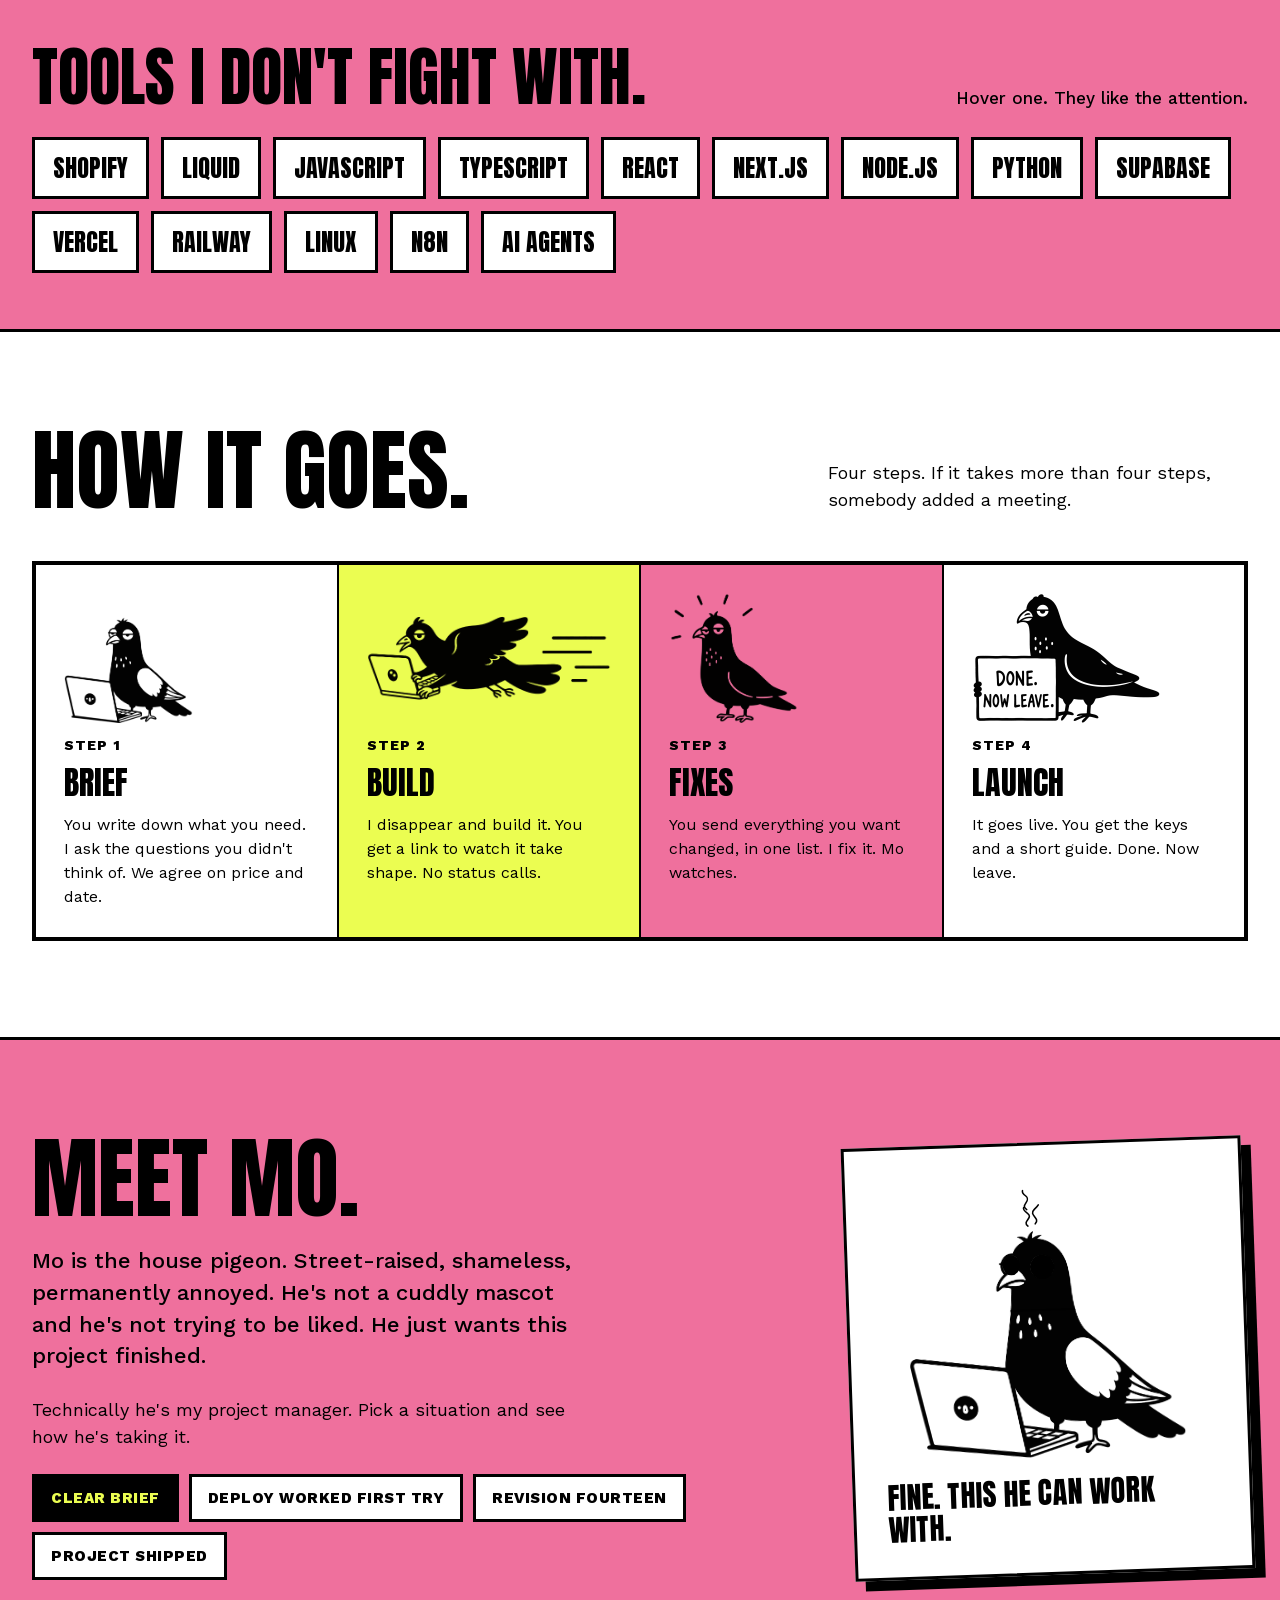
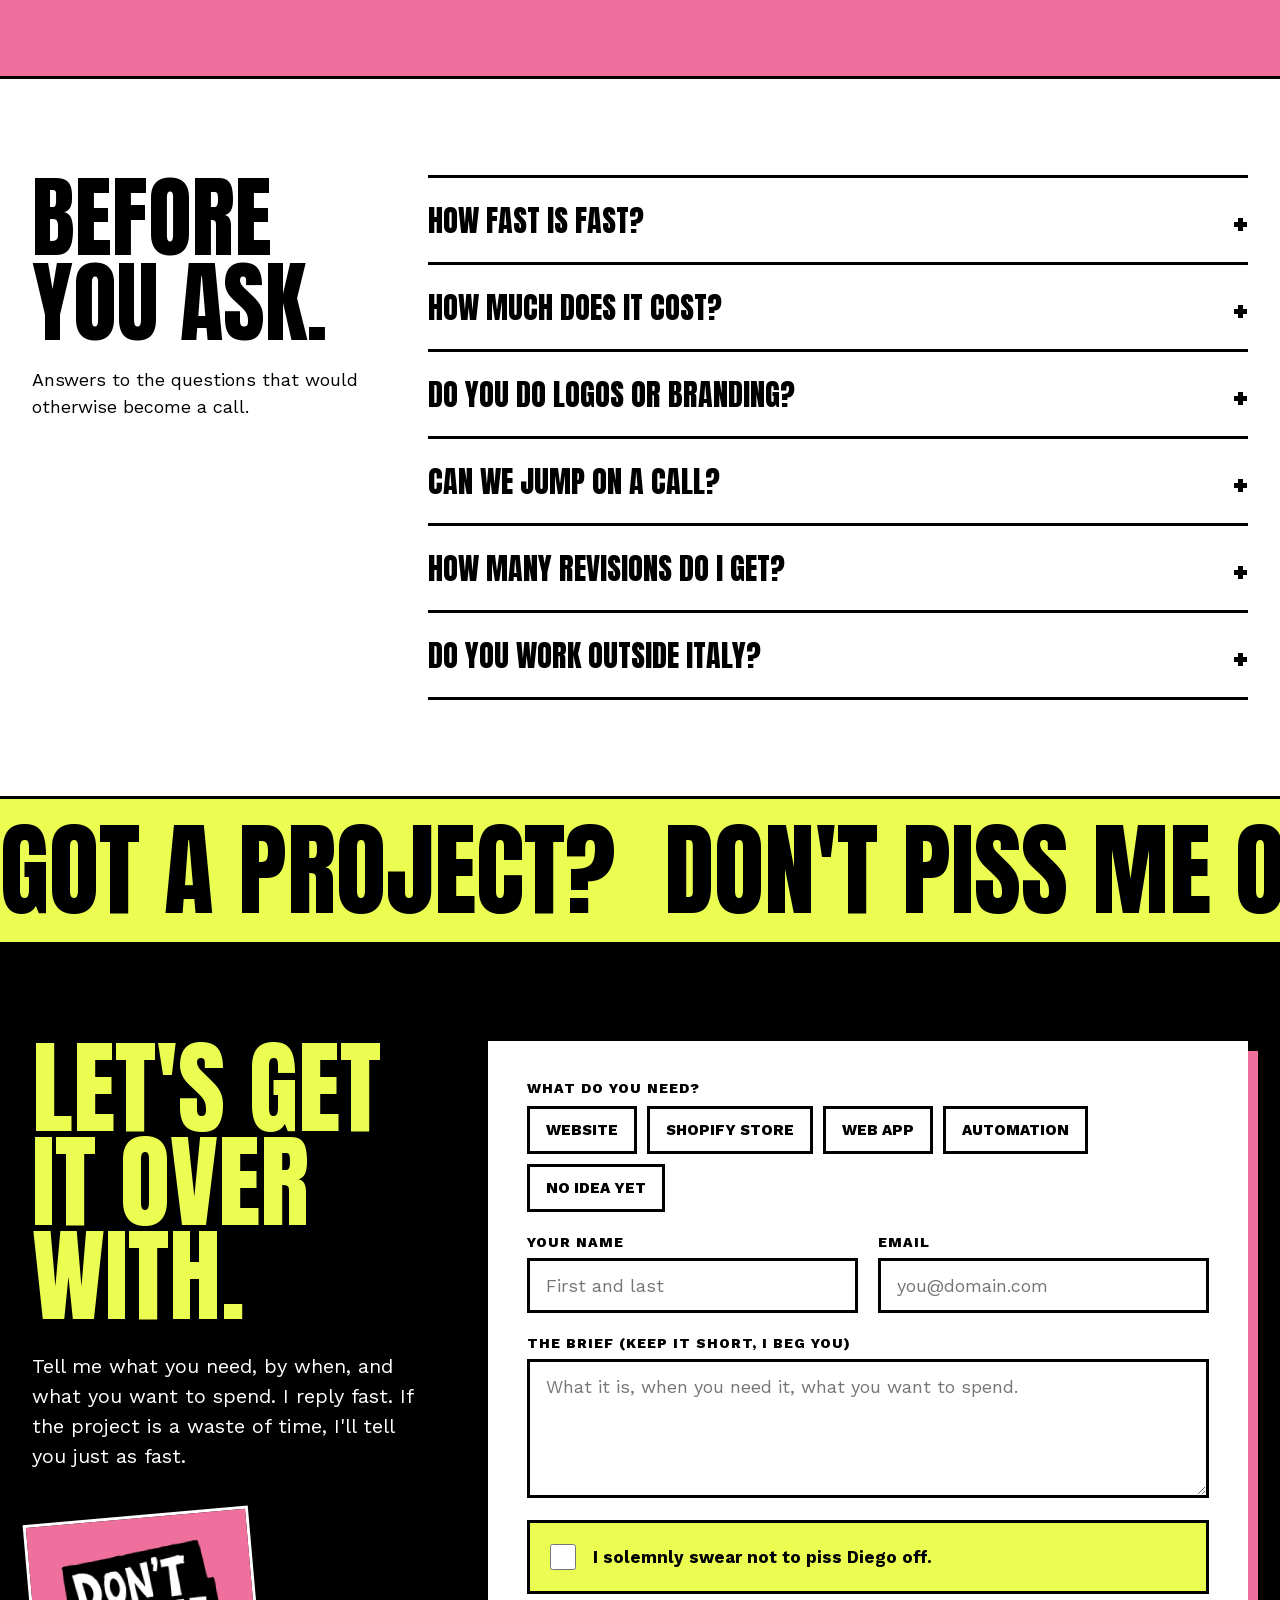
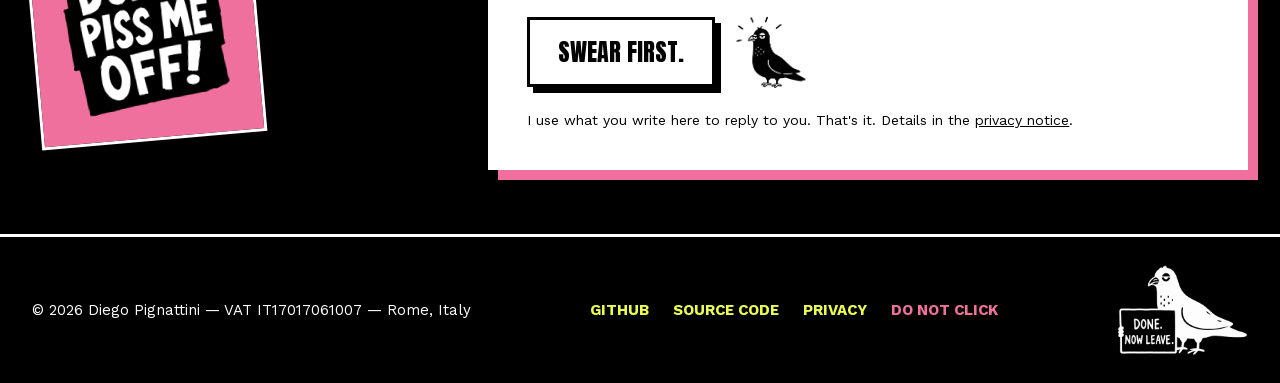
==== commit 2279f7f7: "Lighter images: Mo as 16-colour PNGs, project shots as WebP Mo's five illustrations are black line a" ====
--- a/index.html
+++ b/index.html
@@ -24,7 +24,7 @@
 
 <link rel="preload" href="assets/fonts/anton-latin.woff2" as="font" type="font/woff2" crossorigin>
 <link rel="preload" href="assets/fonts/work-sans-latin.woff2" as="font" type="font/woff2" crossorigin>
-<link rel="stylesheet" href="css/style.css?v=6">
+<link rel="stylesheet" href="css/style.css?v=7">
 </head>
 <body>
 <a class="skip-link" href="#main">Skip to content</a>
@@ -65,13 +65,13 @@
       <div class="pigeon-stage">
         <div class="pigeon-stage__blob" aria-hidden="true"></div>
         <div class="contents" data-if="moCalm">
-          <img class="pigeon-stage__mo" data-mo="laptop" src="assets/pigeon-laptop-hd.png" alt="Mo the pigeon at his laptop, already over it">
+          <img class="pigeon-stage__mo" data-mo="laptop" src="assets/pigeon-laptop-hd.png?v=2" alt="Mo the pigeon at his laptop, already over it" width="1254" height="1254" fetchpriority="high">
         </div>
         <div class="contents" data-if="moAngry" hidden>
-          <img class="pigeon-stage__mo pigeon-stage__mo--angry" data-mo="annoyed" src="assets/pigeon-annoyed-hd.png" alt="Mo the pigeon, visibly annoyed">
+          <img class="pigeon-stage__mo pigeon-stage__mo--angry" data-mo="annoyed" src="assets/pigeon-annoyed-hd.png?v=2" alt="Mo the pigeon, visibly annoyed" width="1254" height="1254">
         </div>
         <div class="contents" data-if="moDead" hidden>
-          <img class="pigeon-stage__mo pigeon-stage__mo--dead" src="assets/pigeon-dead-hd.png" alt="Mo the pigeon, flat on the ground">
+          <img class="pigeon-stage__mo pigeon-stage__mo--dead" src="assets/pigeon-dead-hd.png?v=2" alt="Mo the pigeon, flat on the ground" width="2170" height="725" loading="lazy">
         </div>
         <p class="pigeon-stage__quote" aria-live="polite" data-text="moQuote">Yes, I am working.</p>
       </div>
@@ -117,7 +117,7 @@
     </div>
     <div class="work-grid">
       <a class="work-card" href="https://ravingroom.com" data-if="showEcom">
-        <img class="work-card__shot" src="assets/work-raving-room.jpg" alt="Raving Room storefront with the custom theme" width="1600" height="900" loading="lazy">
+        <img class="work-card__shot" src="assets/work-raving-room.webp" alt="Raving Room storefront with the custom theme" width="1236" height="704" loading="lazy">
         <div class="work-card__body">
           <p class="work-card__kind">E-commerce — Shopify</p>
           <h3 class="work-card__name">Raving Room</h3>
@@ -126,7 +126,7 @@
         </div>
       </a>
       <a class="work-card" href="https://blinkwearable.com" data-if="showEcom">
-        <img class="work-card__shot" src="assets/work-blink.jpg?v=2" alt="Blink storefront: a fingertip on the black payment bracelet, under the headline Play;seamless" width="1600" height="900" loading="lazy">
+        <img class="work-card__shot" src="assets/work-blink.webp" alt="Blink storefront: a fingertip on the black payment bracelet, under the headline Play;seamless" width="1236" height="695" loading="lazy">
         <div class="work-card__body">
           <p class="work-card__kind">E-commerce — NFC payment wearable</p>
           <h3 class="work-card__name">Blink</h3>
@@ -135,7 +135,7 @@
         </div>
       </a>
       <a class="work-card" href="/dilemma/" data-if="showApps">
-        <img class="work-card__shot" src="assets/work-stool-pigeon.jpg" alt="Stool Pigeon: a grid of pigeons where cooperators and defectors spread in a kaleidoscope pattern" width="1600" height="900" loading="lazy">
+        <img class="work-card__shot" src="assets/work-stool-pigeon.webp" alt="Stool Pigeon: a grid of pigeons where cooperators and defectors spread in a kaleidoscope pattern" width="1236" height="695" loading="lazy">
         <div class="work-card__body">
           <p class="work-card__kind">Web app — side project</p>
           <h3 class="work-card__name">Stool Pigeon</h3>
@@ -144,7 +144,7 @@
         </div>
       </a>
       <a class="work-card" href="https://github.com/El3k0n/gameoflife" data-if="showApps">
-        <img class="work-card__shot" src="assets/work-genesis.jpg" alt="Genesis on a Mac: a symmetric Day &amp; Night pattern in pink and green, the pattern library on the left and the rule editor on the right" width="1600" height="900" loading="lazy">
+        <img class="work-card__shot" src="assets/work-genesis.webp" alt="Genesis on a Mac: a symmetric Day &amp; Night pattern in pink and green, the pattern library on the left and the rule editor on the right" width="1236" height="695" loading="lazy">
         <div class="work-card__body">
           <p class="work-card__kind">macOS app — side project</p>
           <h3 class="work-card__name">Genesis</h3>
@@ -215,7 +215,7 @@
           <p class="translation__means" data-text="heardMeans">I have not looked at anything else.</p>
         </div>
         <div class="translation__foot">
-          <img class="invert" src="assets/pigeon-annoyed-hd.png" alt="">
+          <img class="invert" src="assets/pigeon-annoyed-hd.png?v=2" alt="" width="1254" height="1254" loading="lazy">
           <p>Mo has heard all of these. Twice this week.</p>
         </div>
       </div>
@@ -255,7 +255,7 @@
         <li>"Quick" free tests to see if we're a fit.</li>
         <li>Revision fourteen.</li>
       </ul>
-      <img class="nope__mo invert" data-mo="fly" src="assets/pigeon-fly-hd.png" alt="Mo flying off with the laptop under his wing">
+      <img class="nope__mo invert" data-mo="fly" src="assets/pigeon-fly-hd.png?v=2" alt="Mo flying off with the laptop under his wing" width="2142" height="734">
     </aside>
   </div>
 </section>
@@ -295,25 +295,25 @@
     </div>
     <ol class="steps">
       <li class="step bg-white">
-        <div class="step__art"><img src="assets/pigeon-laptop-hd.png" alt=""></div>
+        <div class="step__art"><img src="assets/pigeon-laptop-hd.png?v=2" alt="" width="1254" height="1254" loading="lazy"></div>
         <p class="eyebrow">Step 1</p>
         <h3 class="step__title">Brief</h3>
         <p class="step__text">You write down what you need. I ask the questions you didn't think of. We agree on price and date.</p>
       </li>
       <li class="step bg-lime">
-        <div class="step__art step__art--wide"><img src="assets/pigeon-fly-hd.png" alt=""></div>
+        <div class="step__art step__art--wide"><img src="assets/pigeon-fly-hd.png?v=2" alt="" width="2142" height="734" loading="lazy"></div>
         <p class="eyebrow">Step 2</p>
         <h3 class="step__title">Build</h3>
         <p class="step__text">I disappear and build it. You get a link to watch it take shape. No status calls.</p>
       </li>
       <li class="step bg-pink">
-        <div class="step__art"><img src="assets/pigeon-annoyed-hd.png" alt=""></div>
+        <div class="step__art"><img src="assets/pigeon-annoyed-hd.png?v=2" alt="" width="1254" height="1254" loading="lazy"></div>
         <p class="eyebrow">Step 3</p>
         <h3 class="step__title">Fixes</h3>
         <p class="step__text">You send everything you want changed, in one list. I fix it. Mo watches.</p>
       </li>
       <li class="step bg-white">
-        <div class="step__art"><img src="assets/pigeon-sign-hd.png" alt="Mo holding a sign that says: Done. Now leave."></div>
+        <div class="step__art"><img src="assets/pigeon-sign-hd.png?v=2" alt="Mo holding a sign that says: Done. Now leave." width="1512" height="1040" loading="lazy"></div>
         <p class="eyebrow">Step 4</p>
         <h3 class="step__title">Launch</h3>
         <p class="step__text">It goes live. You get the keys and a short guide. Done. Now leave.</p>
@@ -340,16 +340,16 @@
       <figure class="mood-card bg-white" aria-live="polite">
         <div class="mood-card__art">
           <div class="contents" data-if="mood0">
-            <img class="mood-card__mo" data-mo="laptop" src="assets/pigeon-laptop-hd.png" alt="Mo calmly working at his laptop">
+            <img class="mood-card__mo" data-mo="laptop" src="assets/pigeon-laptop-hd.png?v=2" alt="Mo calmly working at his laptop">
           </div>
           <div class="contents" data-if="mood1" hidden>
-            <img class="mood-card__mo mood-card__mo--fly" data-mo="fly" src="assets/pigeon-fly-hd.png" alt="Mo flying at full speed with the laptop">
+            <img class="mood-card__mo mood-card__mo--fly" data-mo="fly" src="assets/pigeon-fly-hd.png?v=2" alt="Mo flying at full speed with the laptop">
           </div>
           <div class="contents" data-if="mood2" hidden>
-            <img class="mood-card__mo mood-card__mo--dead" src="assets/pigeon-dead-hd.png" alt="Mo collapsed on the floor">
+            <img class="mood-card__mo mood-card__mo--dead" src="assets/pigeon-dead-hd.png?v=2" alt="Mo collapsed on the floor" loading="lazy">
           </div>
           <div class="contents" data-if="mood3" hidden>
-            <img class="mood-card__mo mood-card__mo--sign" data-mo="sign" src="assets/pigeon-sign-hd.png" alt="Mo holding a sign that says: Done. Now leave.">
+            <img class="mood-card__mo mood-card__mo--sign" data-mo="sign" src="assets/pigeon-sign-hd.png?v=2" alt="Mo holding a sign that says: Done. Now leave.">
           </div>
         </div>
         <figcaption class="mood-card__caption" data-text="moodCaption">Fine. This he can work with.</figcaption>
@@ -448,13 +448,13 @@
         <p class="form__error" role="alert" data-if="formError" data-text="formError" hidden></p>
         <div class="form__actions">
           <button type="submit" class="btn btn--white btn--shadow btn--tall form__send" id="send-btn" data-text="sendLabel" disabled>Swear first.</button>
-          <img src="assets/pigeon-annoyed-hd.png" alt="">
+          <img src="assets/pigeon-annoyed-hd.png?v=2" alt="" width="1254" height="1254" loading="lazy">
         </div>
         <p class="form__privacy">I use what you write here to reply to you. That's it. Details in the <a href="/privacy">privacy notice</a>.</p>
       </form>
 
       <div class="sent" role="status" data-if="sent" hidden>
-        <img class="sent__mo" data-mo="fly" src="assets/pigeon-fly-hd.png" alt="Mo flying off with your message">
+        <img class="sent__mo" data-mo="fly" src="assets/pigeon-fly-hd.png?v=2" alt="Mo flying off with your message" width="2142" height="734">
         <h3 class="sent__title">Sent. Mo's on it.</h3>
         <p class="sent__text">You'll hear back soon. Please don't send a follow-up asking if I got it. I got it.</p>
         <button type="button" class="btn btn--dark btn--small btn--plain" data-action="reset">Send another (really?)</button>
@@ -475,7 +475,7 @@
       <!-- Leads to the 404 page on purpose. -->
       <a class="text-pink" href="/do-not-click" rel="nofollow">Do not click</a>
     </nav>
-    <img class="site-footer__mo invert" src="assets/pigeon-sign-hd.png" alt="">
+    <img class="site-footer__mo invert" src="assets/pigeon-sign-hd.png?v=2" alt="" width="1512" height="1040" loading="lazy">
   </div>
 </footer>
 
--- a/css/style.css
+++ b/css/style.css
@@ -525,7 +525,7 @@
   border: 1.5px solid var(--black);   /* doubles up with its neighbours to 3px */
 }
 .step__art { display: flex; align-items: center; height: 130px; }
-.step__art img { width: auto; max-width: 100%; max-height: 130px; }
+.step__art img { width: auto; height: auto; max-width: 100%; max-height: 130px; }
 .step__art--wide img { max-height: 110px; }
 .step__title { font-size: 32px; line-height: 1; }
 .step__text { font-size: 16px; line-height: 1.5; }
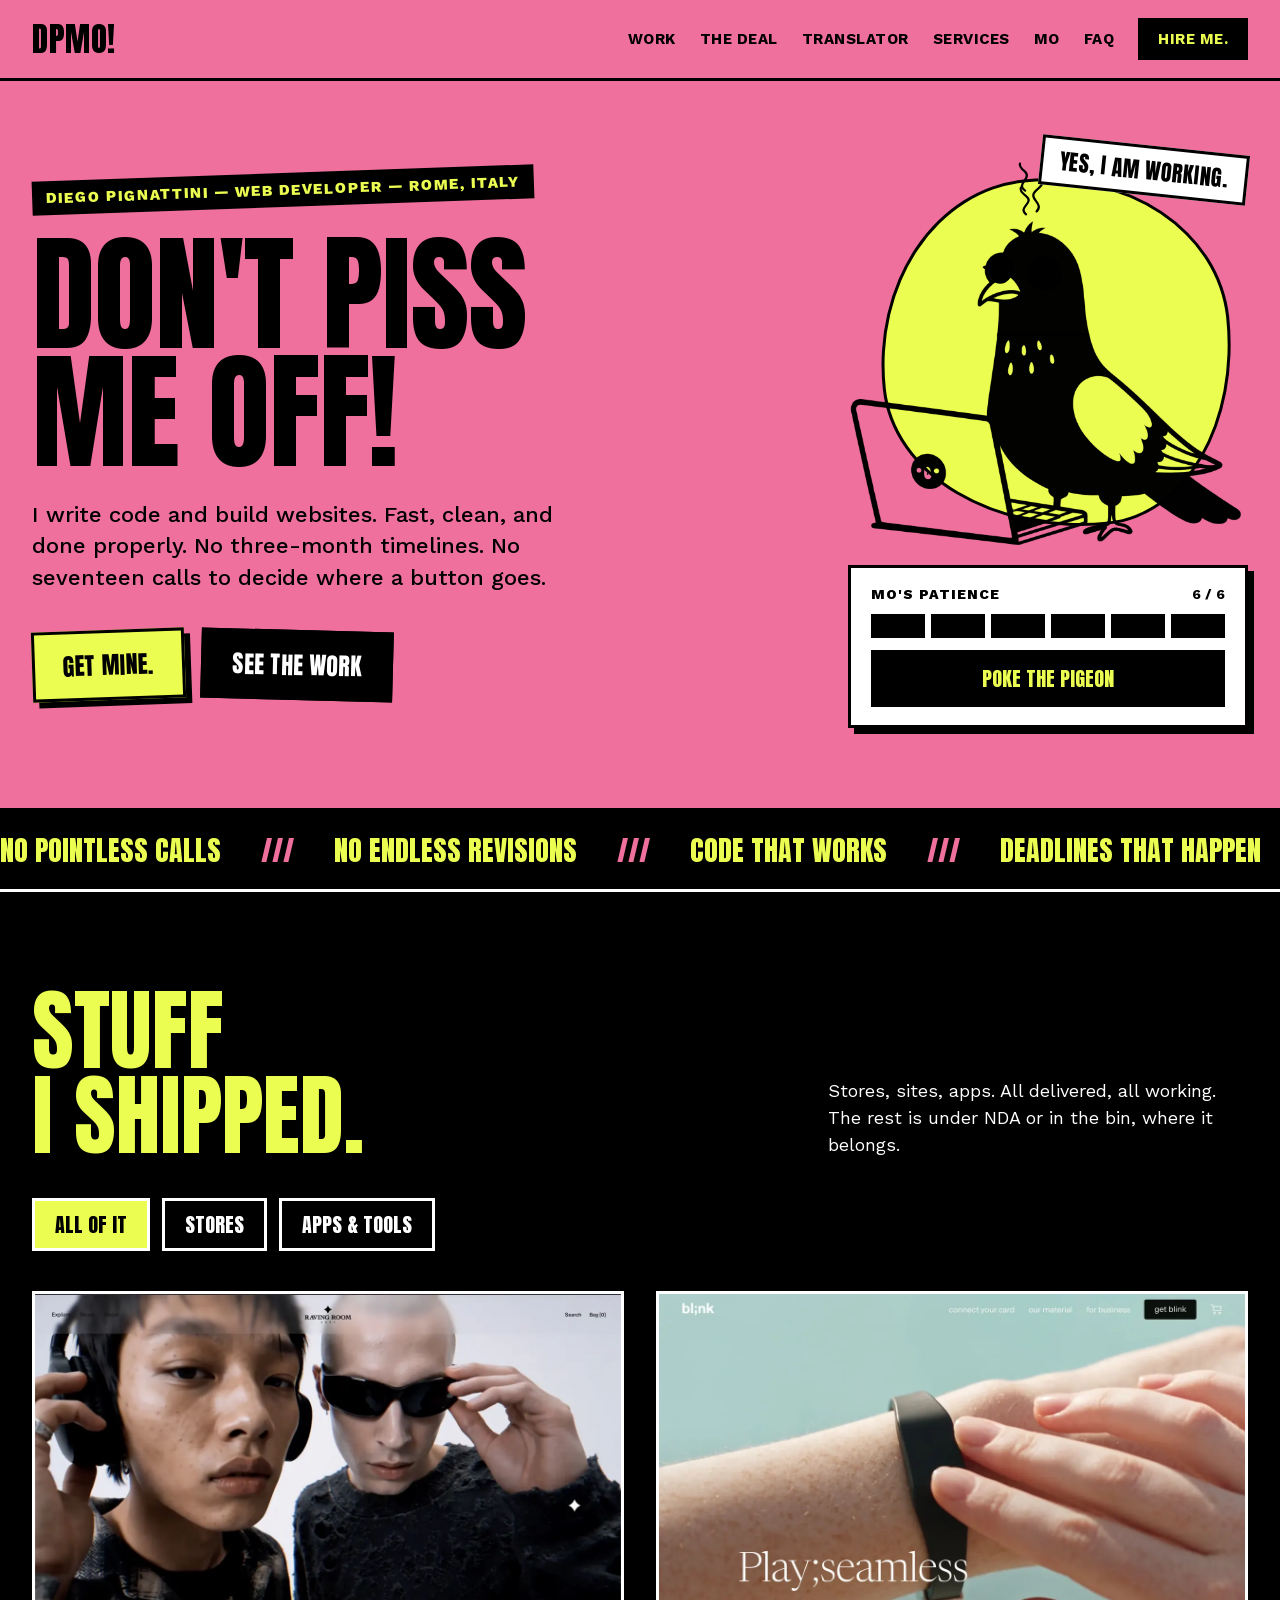
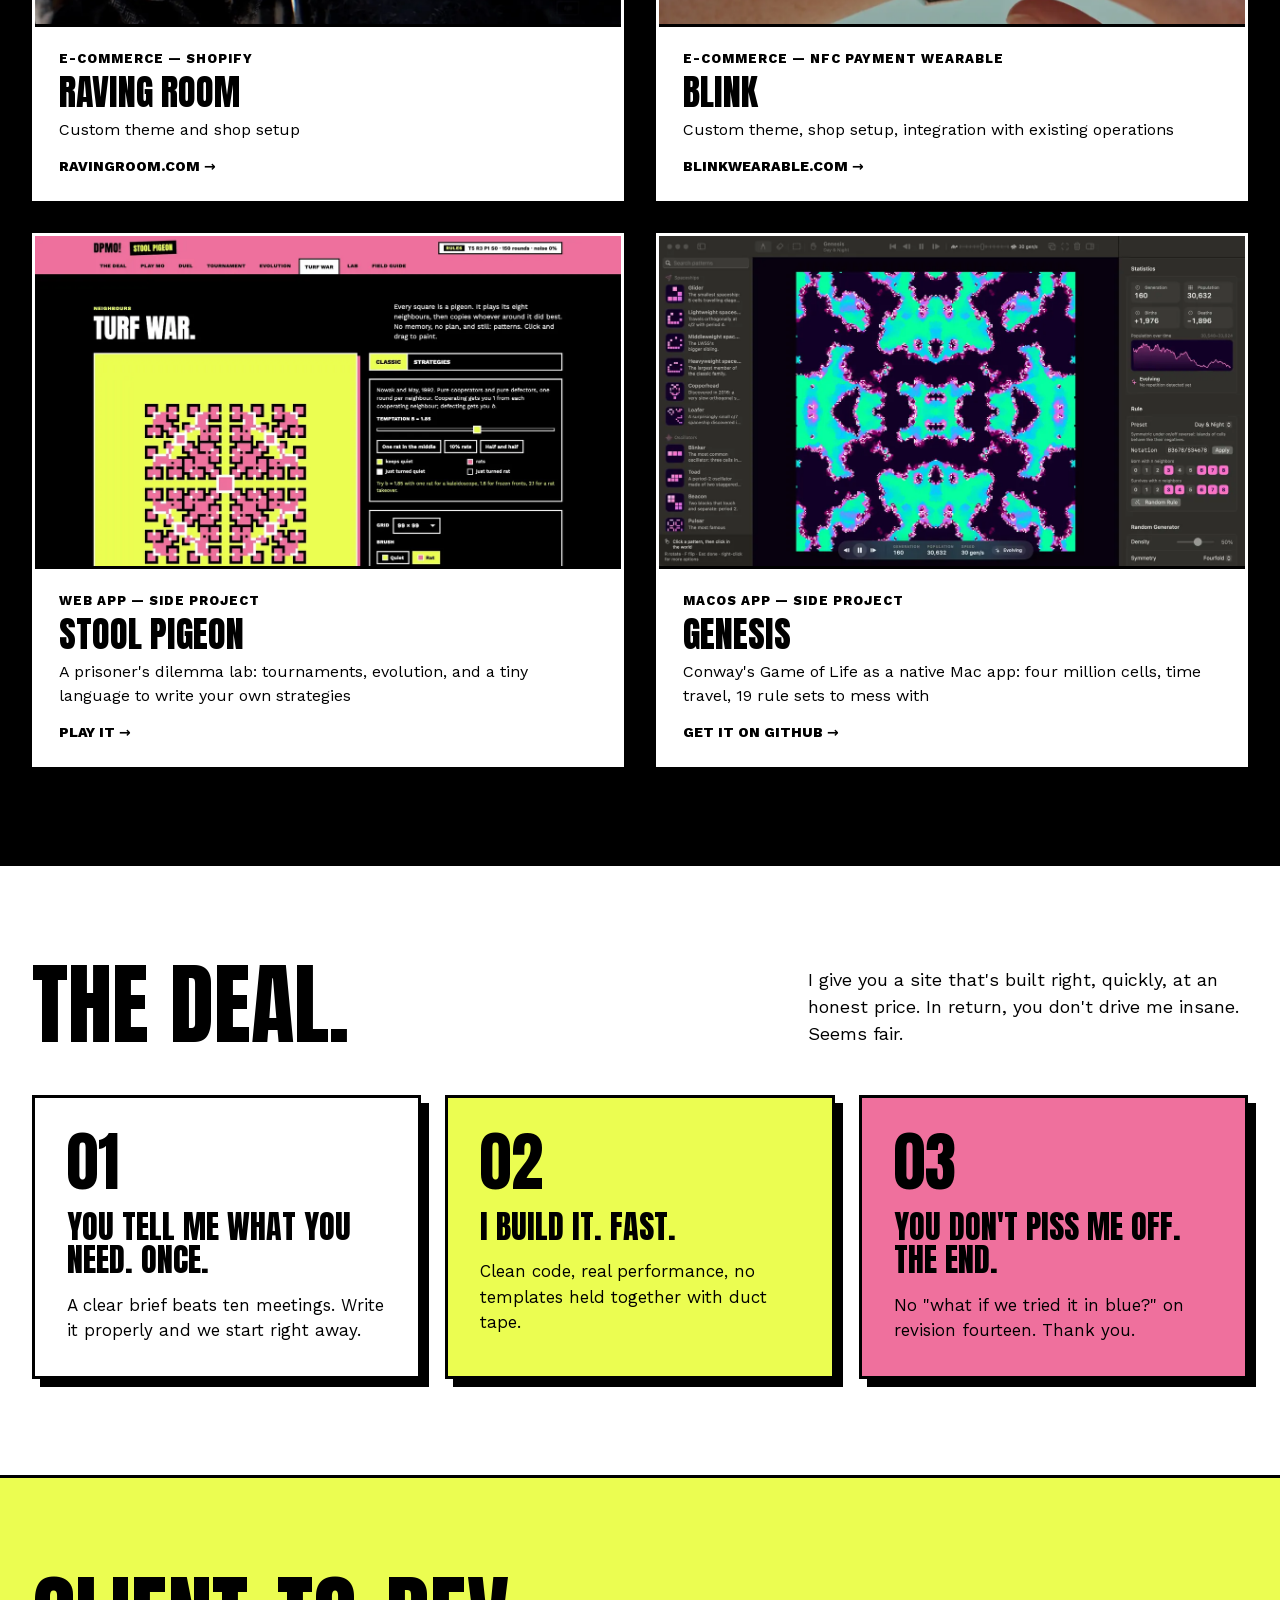
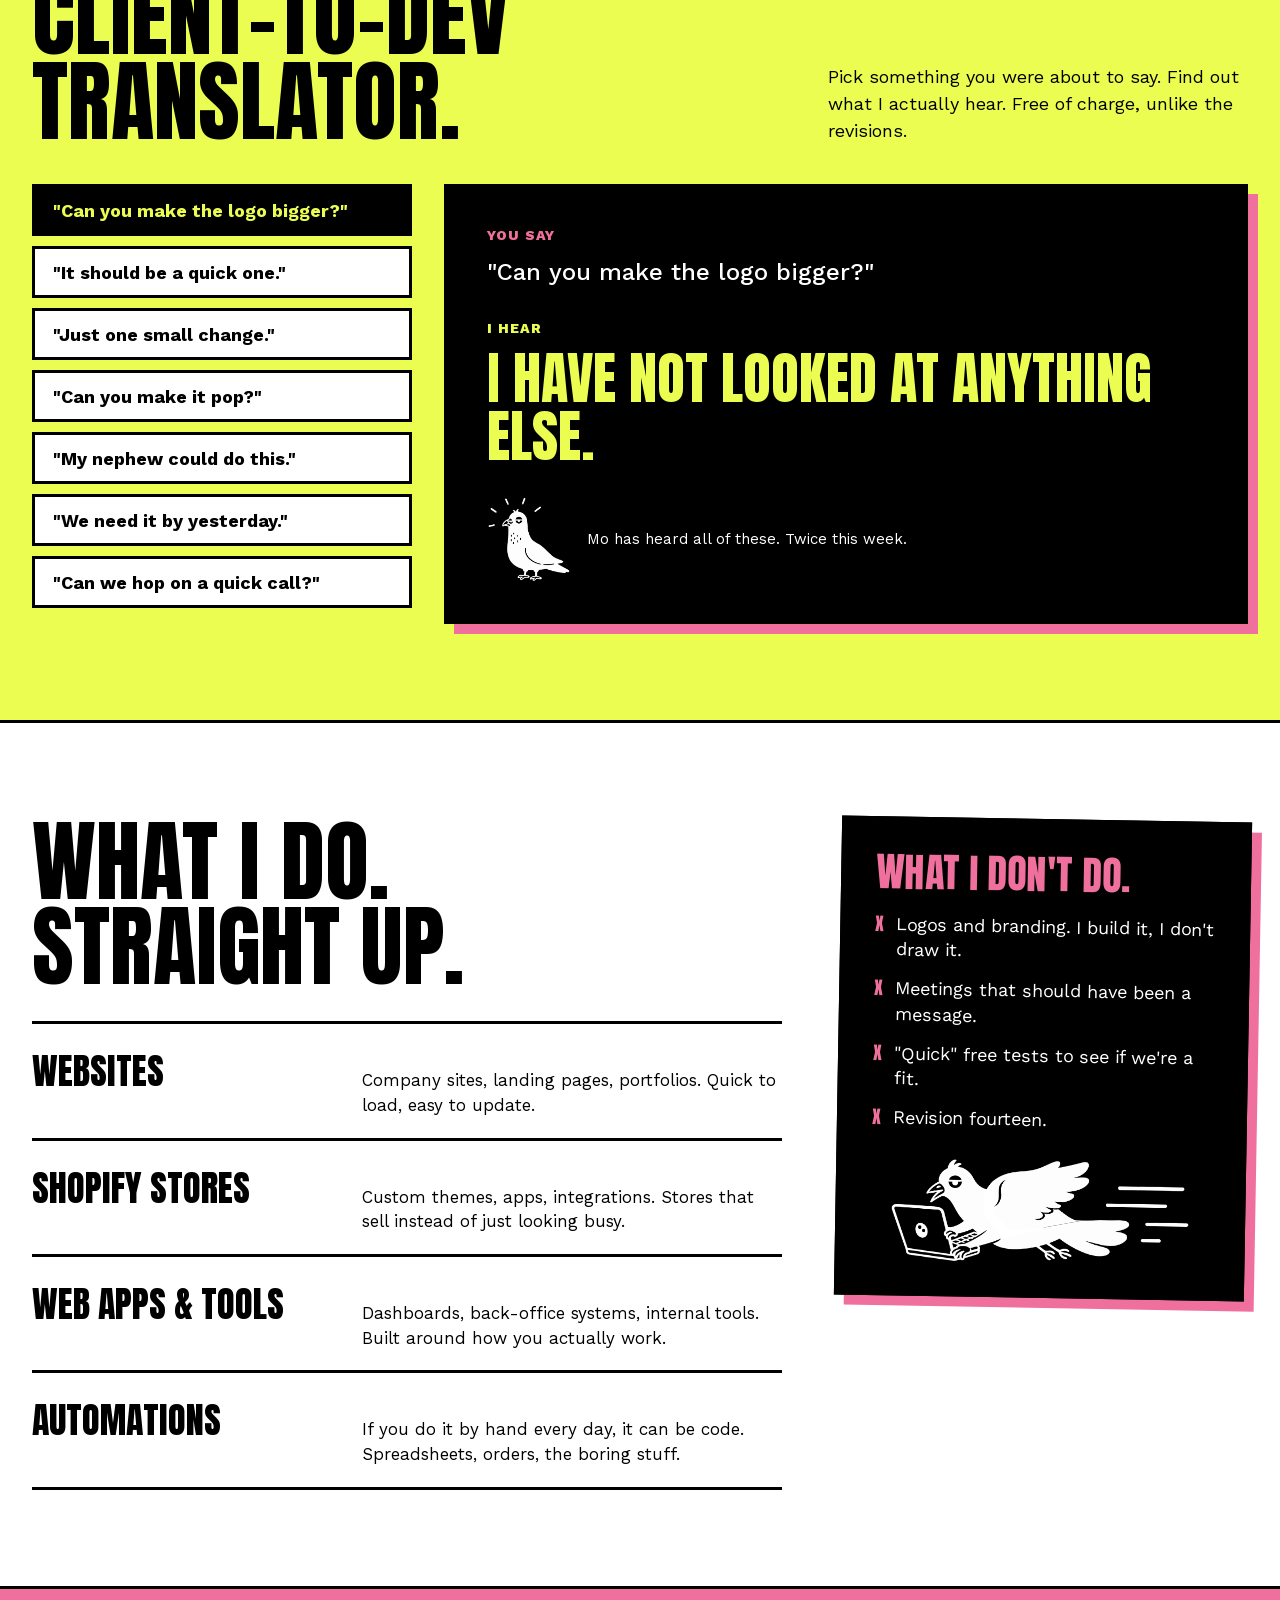
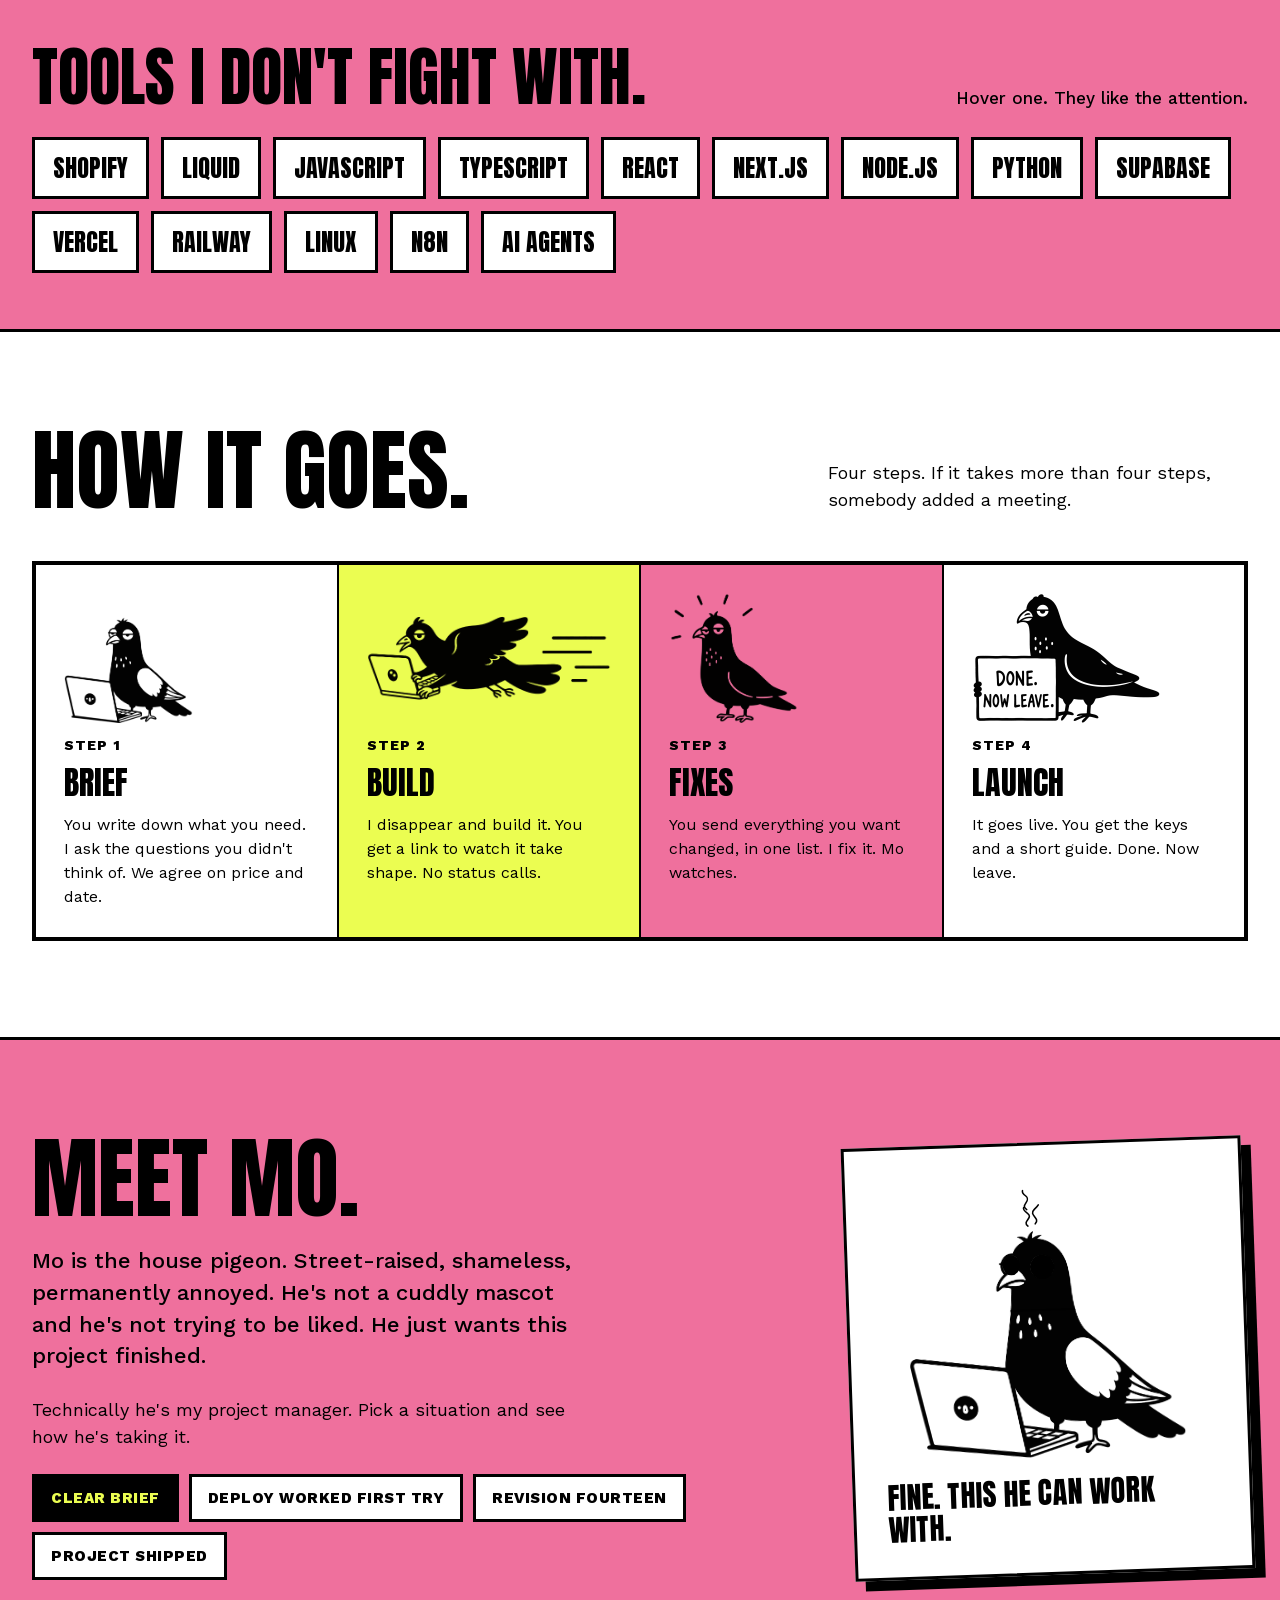
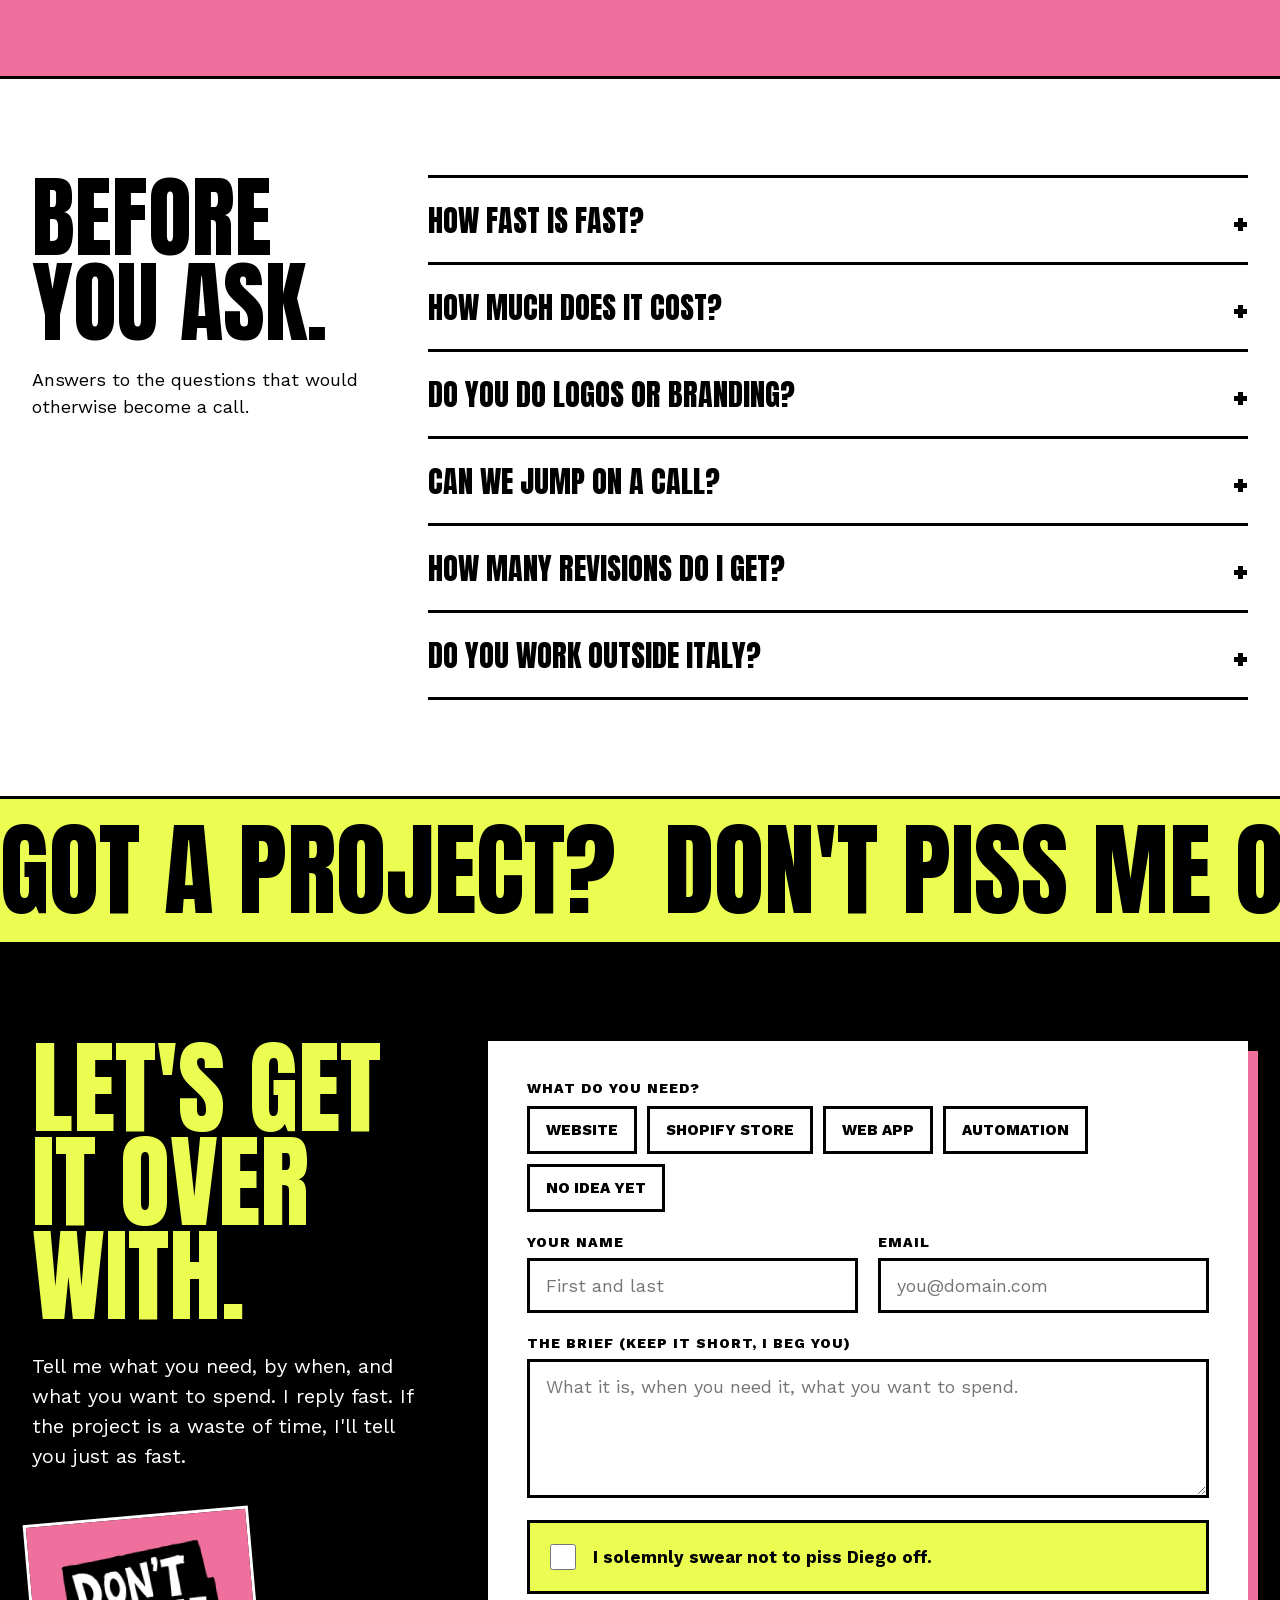
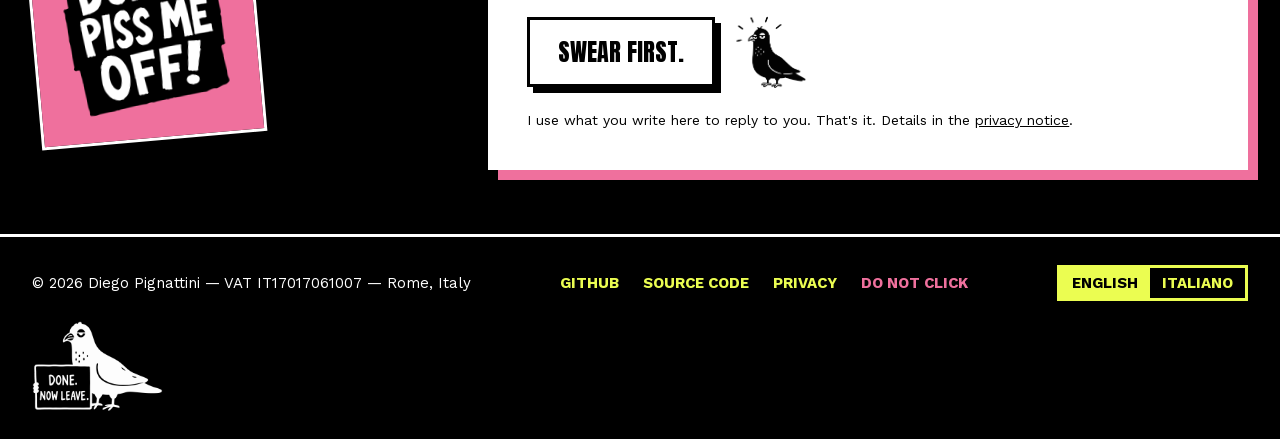
==== commit 537695fa: "Italian version, with a language switcher in the footer /it/, /it/privacy and an Italian 404 for mis" ====
--- a/index.html
+++ b/index.html
@@ -7,6 +7,9 @@
 <meta name="description" content="Diego Pignattini, web developer in Rome. Websites, Shopify stores, web apps and automations. Fast, clean, no drama.">
 <meta name="theme-color" content="#ef709d">
 <link rel="canonical" href="https://donotpissmeoff.com/">
+<link rel="alternate" hreflang="en" href="https://donotpissmeoff.com/">
+<link rel="alternate" hreflang="it" href="https://donotpissmeoff.com/it/">
+<link rel="alternate" hreflang="x-default" href="https://donotpissmeoff.com/">
 <link rel="icon" href="/favicon.ico" sizes="32x32">
 <link rel="icon" href="/assets/favicon-32.png" type="image/png">
 <link rel="apple-touch-icon" href="/assets/apple-touch-icon.png">
@@ -14,14 +17,46 @@
 <meta property="og:url" content="https://donotpissmeoff.com/">
 <meta property="og:type" content="website">
 <meta property="og:site_name" content="DPMO!">
+<meta property="og:locale" content="en_GB">
+<meta property="og:locale:alternate" content="it_IT">
 <meta property="og:title" content="DPMO! — Diego Pignattini, web developer">
 <meta property="og:description" content="Websites, Shopify stores, web apps and automations. Fast, clean, no drama.">
-<meta property="og:image" content="https://donotpissmeoff.com/assets/logo.png">
+<meta property="og:image" content="https://donotpissmeoff.com/assets/og.png">
 <meta property="og:image:width" content="1200">
-<meta property="og:image:height" content="1200">
-<meta property="og:image:alt" content="Don't Piss Me Off! logo">
-<meta name="twitter:card" content="summary">
-
+<meta property="og:image:height" content="630">
+<meta property="og:image:alt" content="Don't piss me off! Diego Pignattini, web developer in Rome, next to Mo the pigeon at his laptop">
+<meta name="twitter:card" content="summary_large_image">
+
+<script type="application/ld+json">
+{
+  "@context": "https://schema.org",
+  "@graph": [
+    {
+      "@type": "Person",
+      "@id": "https://donotpissmeoff.com/#diego",
+      "name": "Diego Pignattini",
+      "jobTitle": "Web developer",
+      "url": "https://donotpissmeoff.com/",
+      "address": { "@type": "PostalAddress", "addressLocality": "Rome", "addressCountry": "IT" },
+      "vatID": "IT17017061007",
+      "knowsLanguage": ["en", "it"],
+      "knowsAbout": ["Shopify", "Liquid", "JavaScript", "TypeScript", "React", "Next.js", "Node.js", "Python", "Web automation"],
+      "sameAs": ["https://github.com/El3k0n"]
+    },
+    {
+      "@type": "WebSite",
+      "@id": "https://donotpissmeoff.com/#website",
+      "url": "https://donotpissmeoff.com/",
+      "name": "DPMO!",
+      "alternateName": "Don't Piss Me Off!",
+      "inLanguage": ["en", "it"],
+      "author": { "@id": "https://donotpissmeoff.com/#diego" }
+    }
+  ]
+}
+</script>
+
+<script src="js/lang.js?v=1"></script>
 <link rel="preload" href="assets/fonts/anton-latin.woff2" as="font" type="font/woff2" crossorigin>
 <link rel="preload" href="assets/fonts/work-sans-latin.woff2" as="font" type="font/woff2" crossorigin>
 <link rel="stylesheet" href="css/style.css?v=7">
@@ -51,8 +86,7 @@
 <section class="section hero bg-pink" id="top">
   <div class="wrap split split--center">
     <div class="hero__copy">
-      <p class="hero__badge tilt-left">Diego Pignattini — web developer — Rome, Italy</p>
-      <h1 class="hero__title">Don't piss<br>me off!</h1>
+      <h1 class="hero__title"><span class="hero__badge tilt-left">Diego Pignattini — web developer — Rome, Italy</span> Don't piss<br>me off!</h1>
       <p class="hero__lede">I write code and build websites. Fast, clean, and done properly. No three-month timelines. No seventeen calls to decide where a button goes.</p>
       <div class="hero__actions">
         <a class="btn btn--lime btn--shadow tilt-left" href="#contact">Get mine.</a>
@@ -475,11 +509,15 @@
       <!-- Leads to the 404 page on purpose. -->
       <a class="text-pink" href="/do-not-click" rel="nofollow">Do not click</a>
     </nav>
+    <nav class="lang-switch" aria-label="Language">
+      <a href="/" hreflang="en" lang="en" data-lang="en" aria-current="page">English</a>
+      <a href="/it/" hreflang="it" lang="it" data-lang="it">Italiano</a>
+    </nav>
     <img class="site-footer__mo invert" src="assets/pigeon-sign-hd.png?v=2" alt="" width="1512" height="1040" loading="lazy">
   </div>
 </footer>
 
-<script src="js/main.js?v=6"></script>
+<script src="js/main.js?v=7"></script>
 <script src="js/mo.js?v=2"></script>
 </body>
 </html>
--- a/css/style.css
+++ b/css/style.css
@@ -280,12 +280,16 @@
   gap: 28px;
 }
 .hero__badge {
-  align-self: flex-start;
+  display: block;
+  width: fit-content;
+  margin-bottom: 28px;
   padding: 8px 14px;
   background: var(--black);
   color: var(--lime);
+  font-family: var(--font-body);
   font-size: 15px;
   font-weight: 800;
+  line-height: normal;
   letter-spacing: 1px;
   text-transform: uppercase;
 }
@@ -721,6 +725,17 @@
 .site-footer__links a { color: var(--lime); text-decoration: none; }
 .site-footer__links a.text-pink { color: var(--pink); }
 .site-footer__mo { width: auto; height: 90px; }
+
+.lang-switch {
+  display: flex;
+  border: 3px solid var(--lime);
+  font-size: 15px;
+  font-weight: 700;
+  text-transform: uppercase;
+}
+.lang-switch a { padding: 6px 12px; color: var(--lime); text-decoration: none; }
+.lang-switch a[aria-current] { background: var(--lime); color: var(--black); }
+.lang-switch a:not([aria-current]):hover { background: var(--pink); color: var(--black); }
 
 /* 404 */
 .page-404 { display: flex; flex-direction: column; min-height: 100vh; background: var(--lime); }
@@ -899,7 +914,7 @@
 
   .hero > .wrap { padding-block: 36px 52px; }
   .hero__copy { gap: 20px; }
-  .hero__badge { font-size: 12px; line-height: 1.5; letter-spacing: 0.6px; }
+  .hero__badge { margin-bottom: 20px; font-size: 12px; line-height: 1.5; letter-spacing: 0.6px; }
   .hero__title { font-size: clamp(64px, 16vw, 108px); }
   .hero__lede,
   .meet__intro,
@@ -966,6 +981,7 @@
   .site-footer > .wrap { padding-block: 24px; }
   .site-footer__links { gap: 4px 20px; }
   .site-footer__links a { display: inline-flex; align-items: center; min-height: 44px; }
+  .lang-switch a { display: inline-flex; align-items: center; min-height: 38px; }   /* 44px with the border */
 
   .notfound { padding-block: 40px; }
   .legal__wrap { padding-block: 44px 64px; }
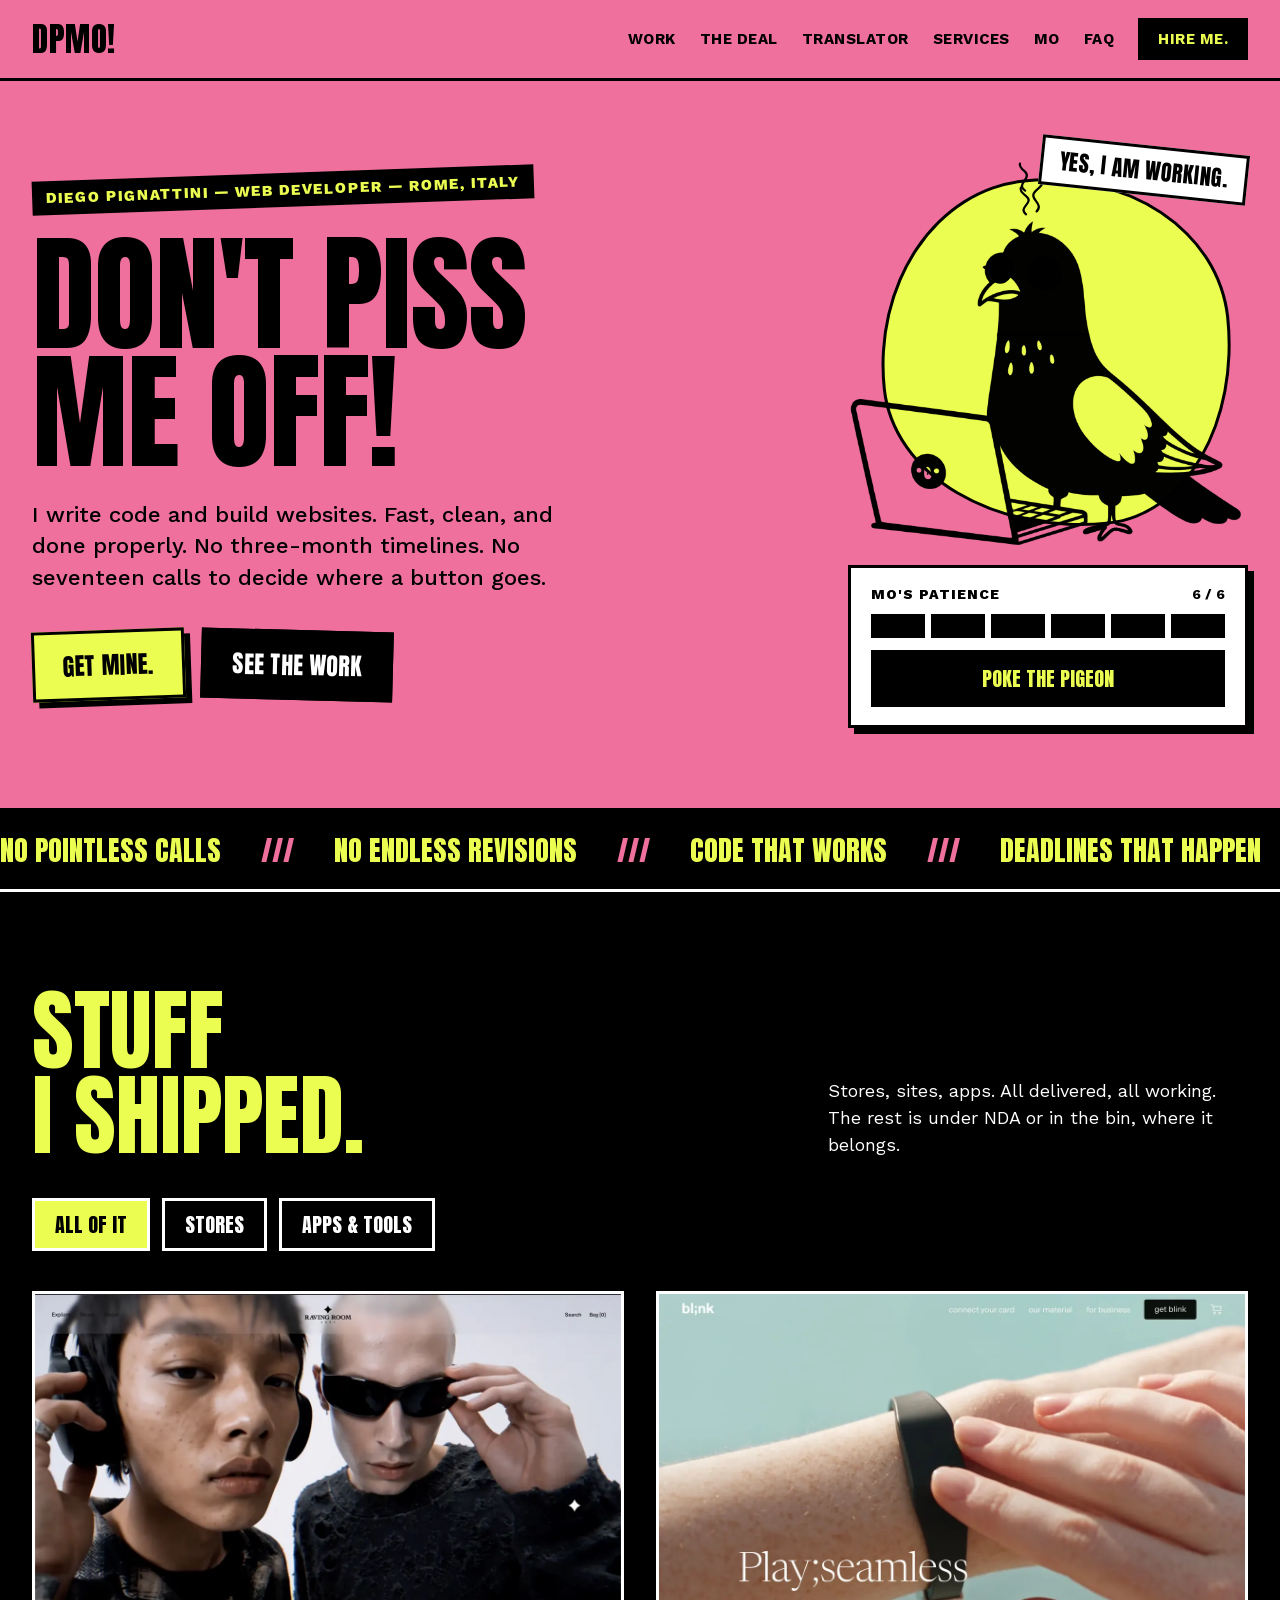
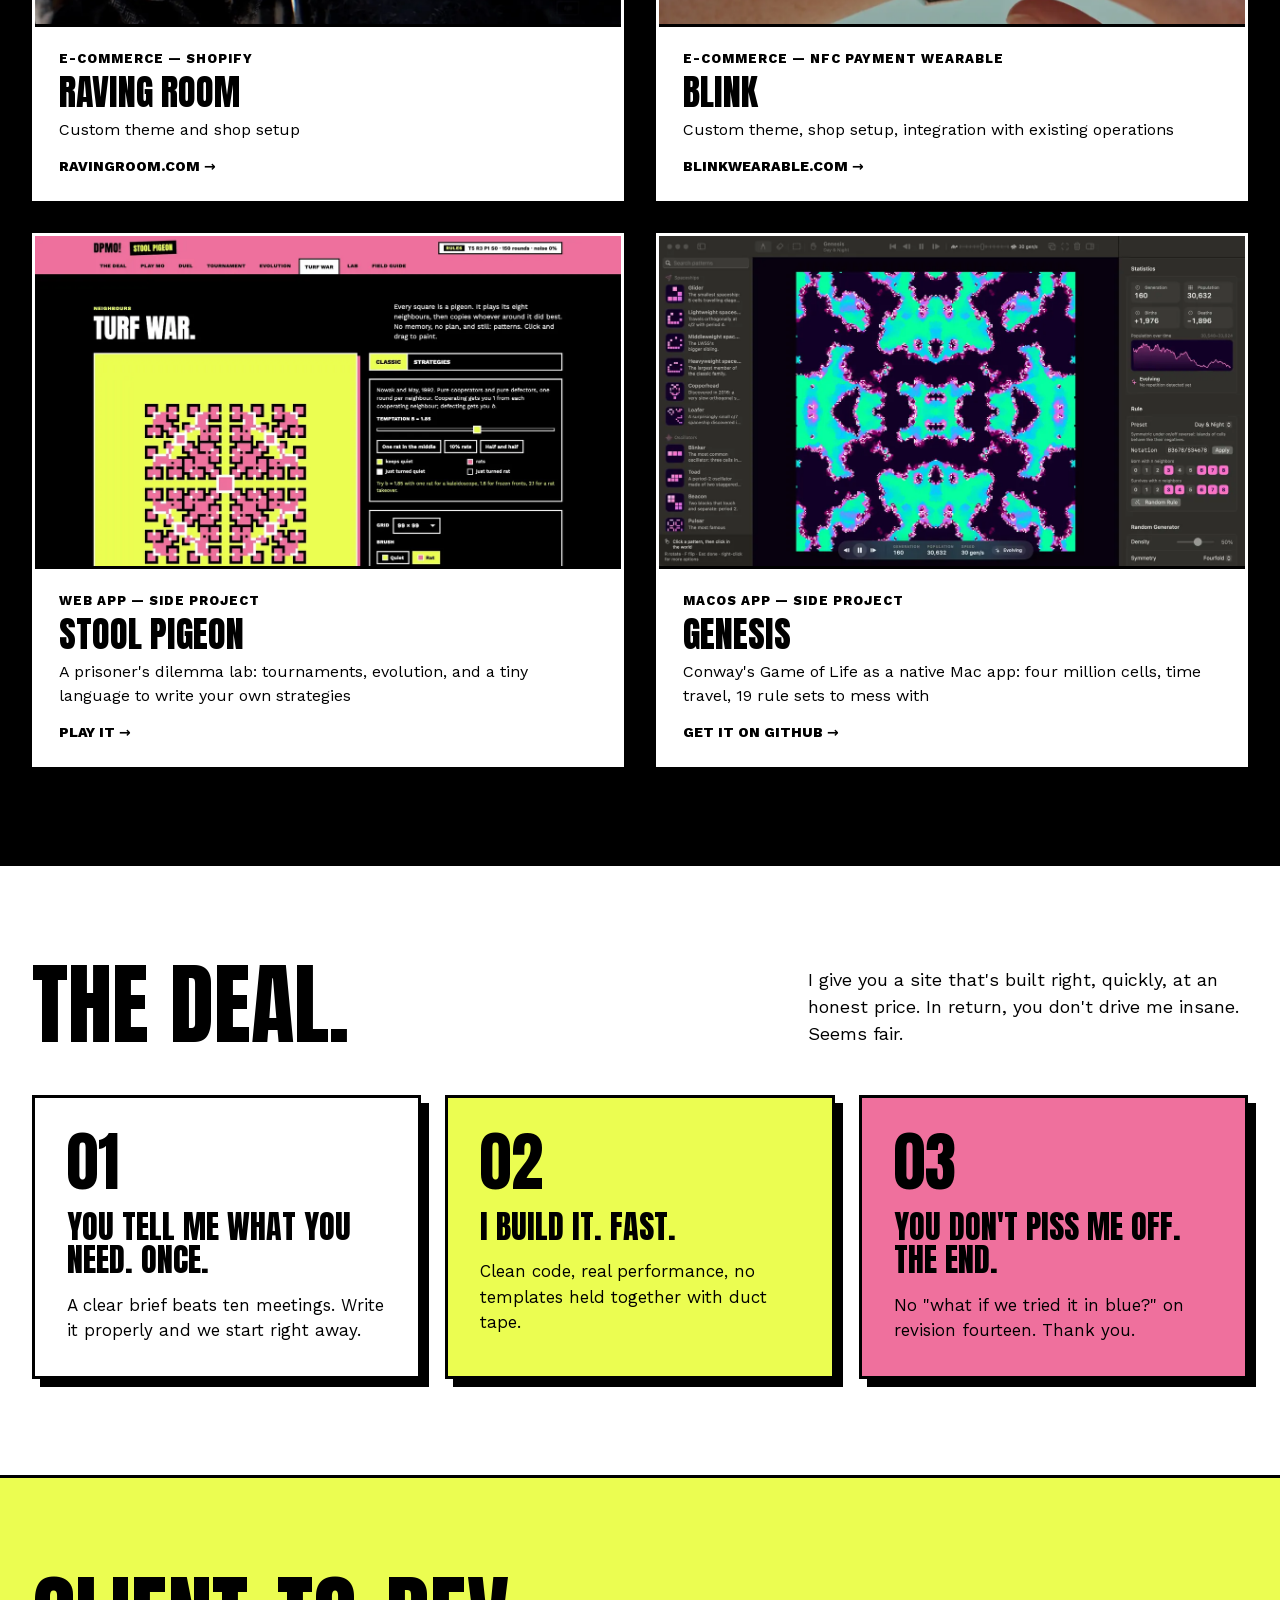
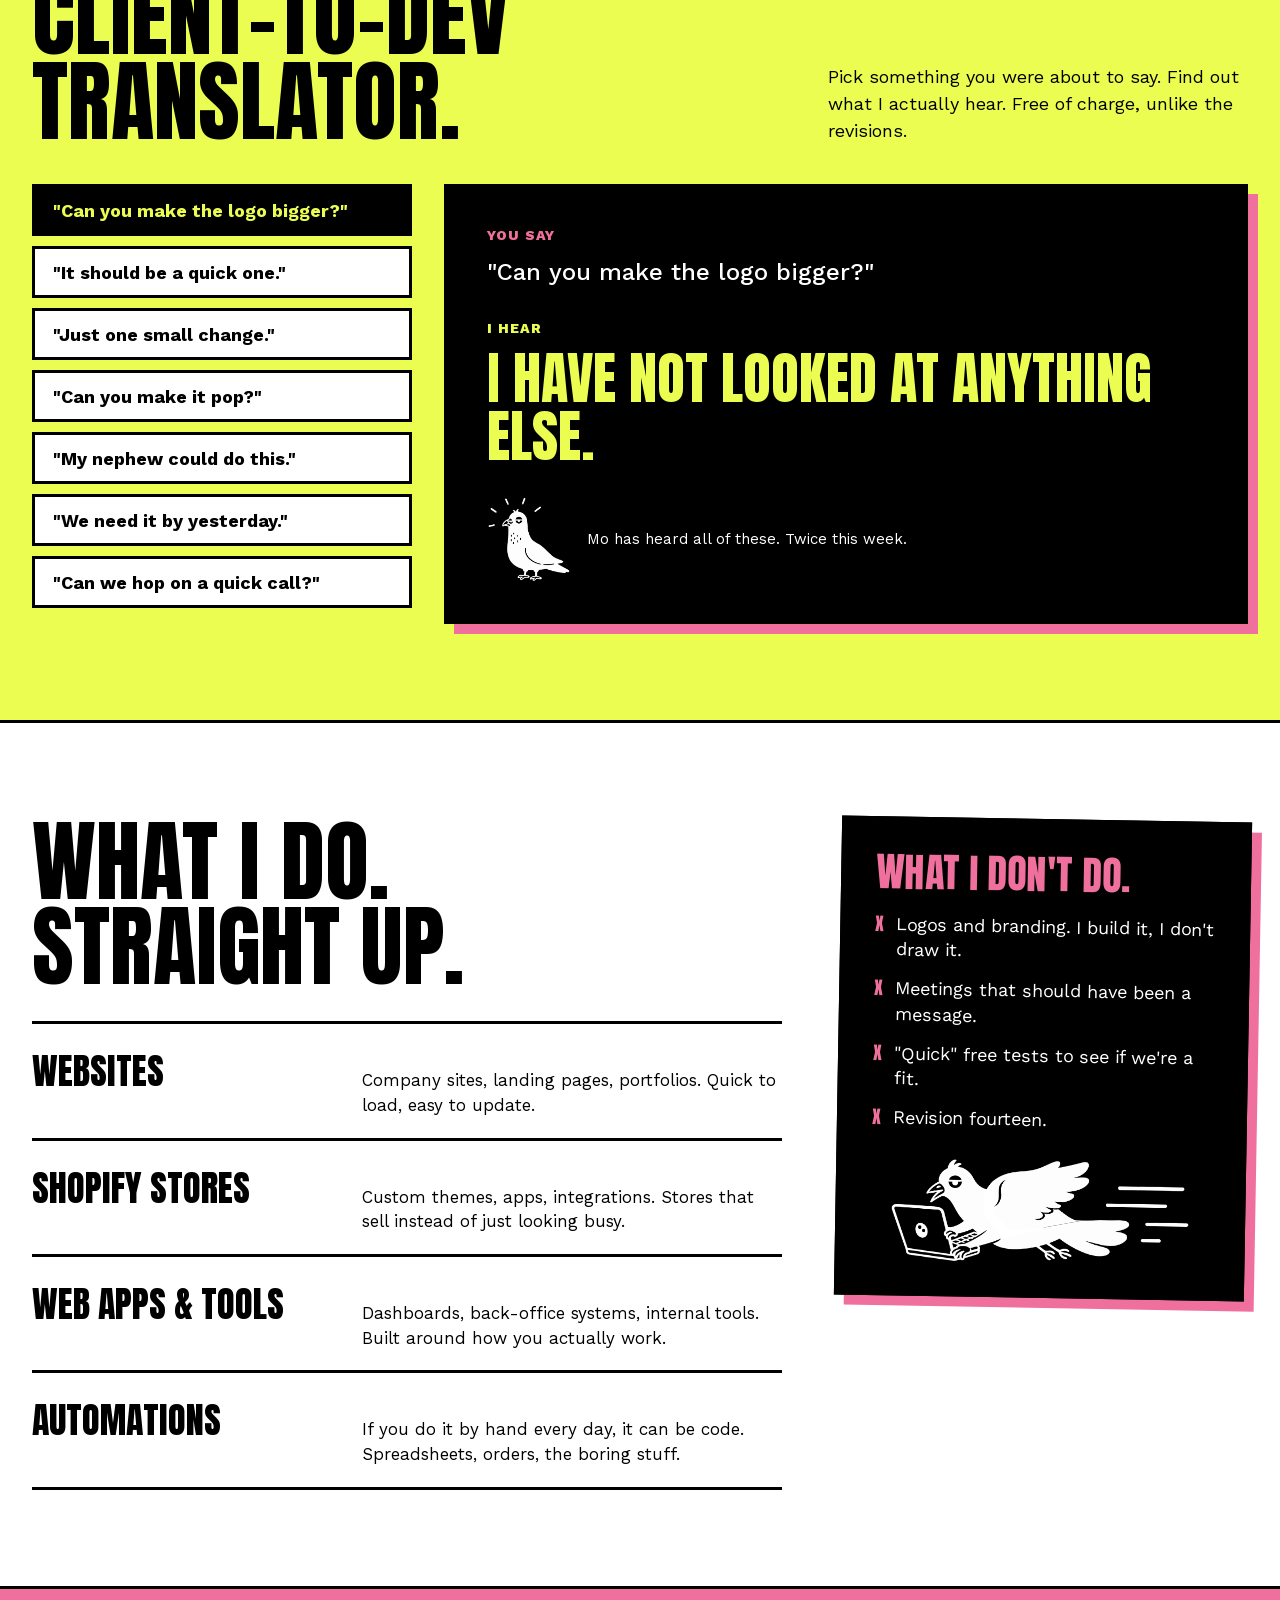
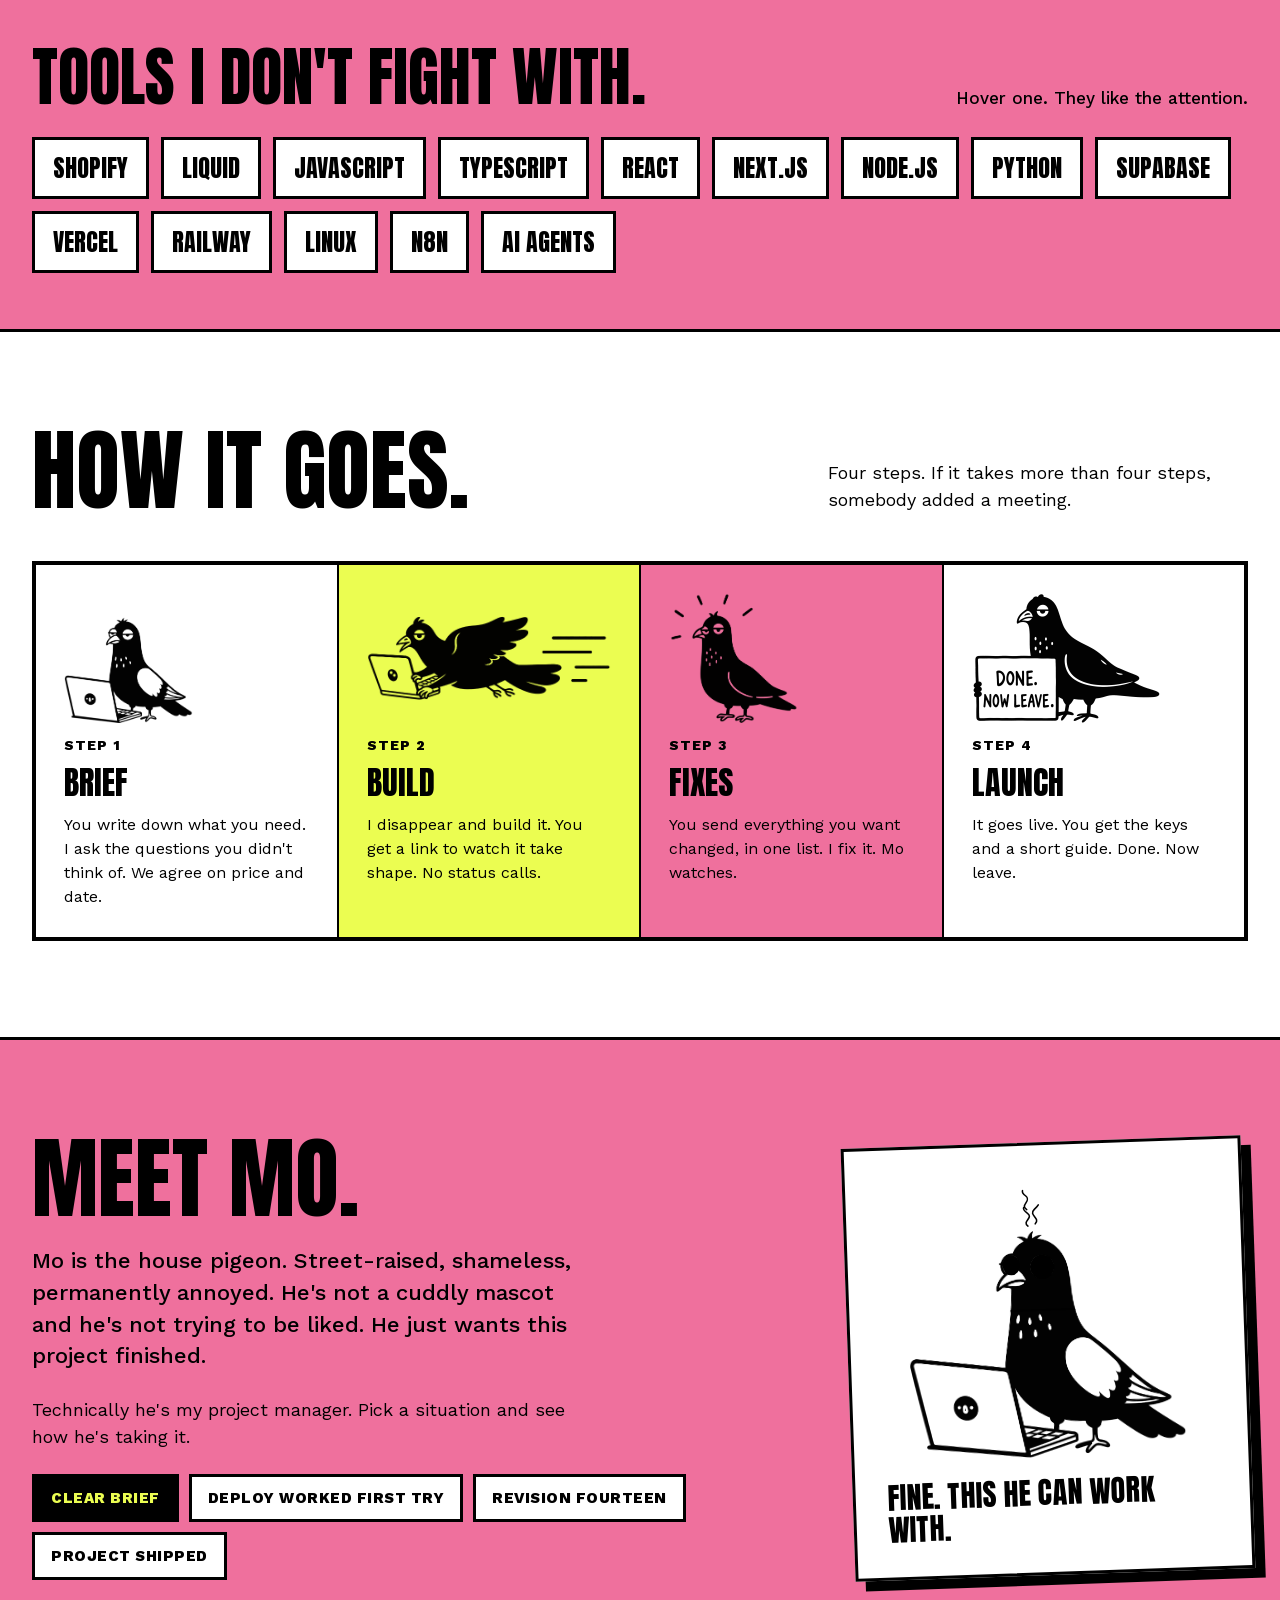
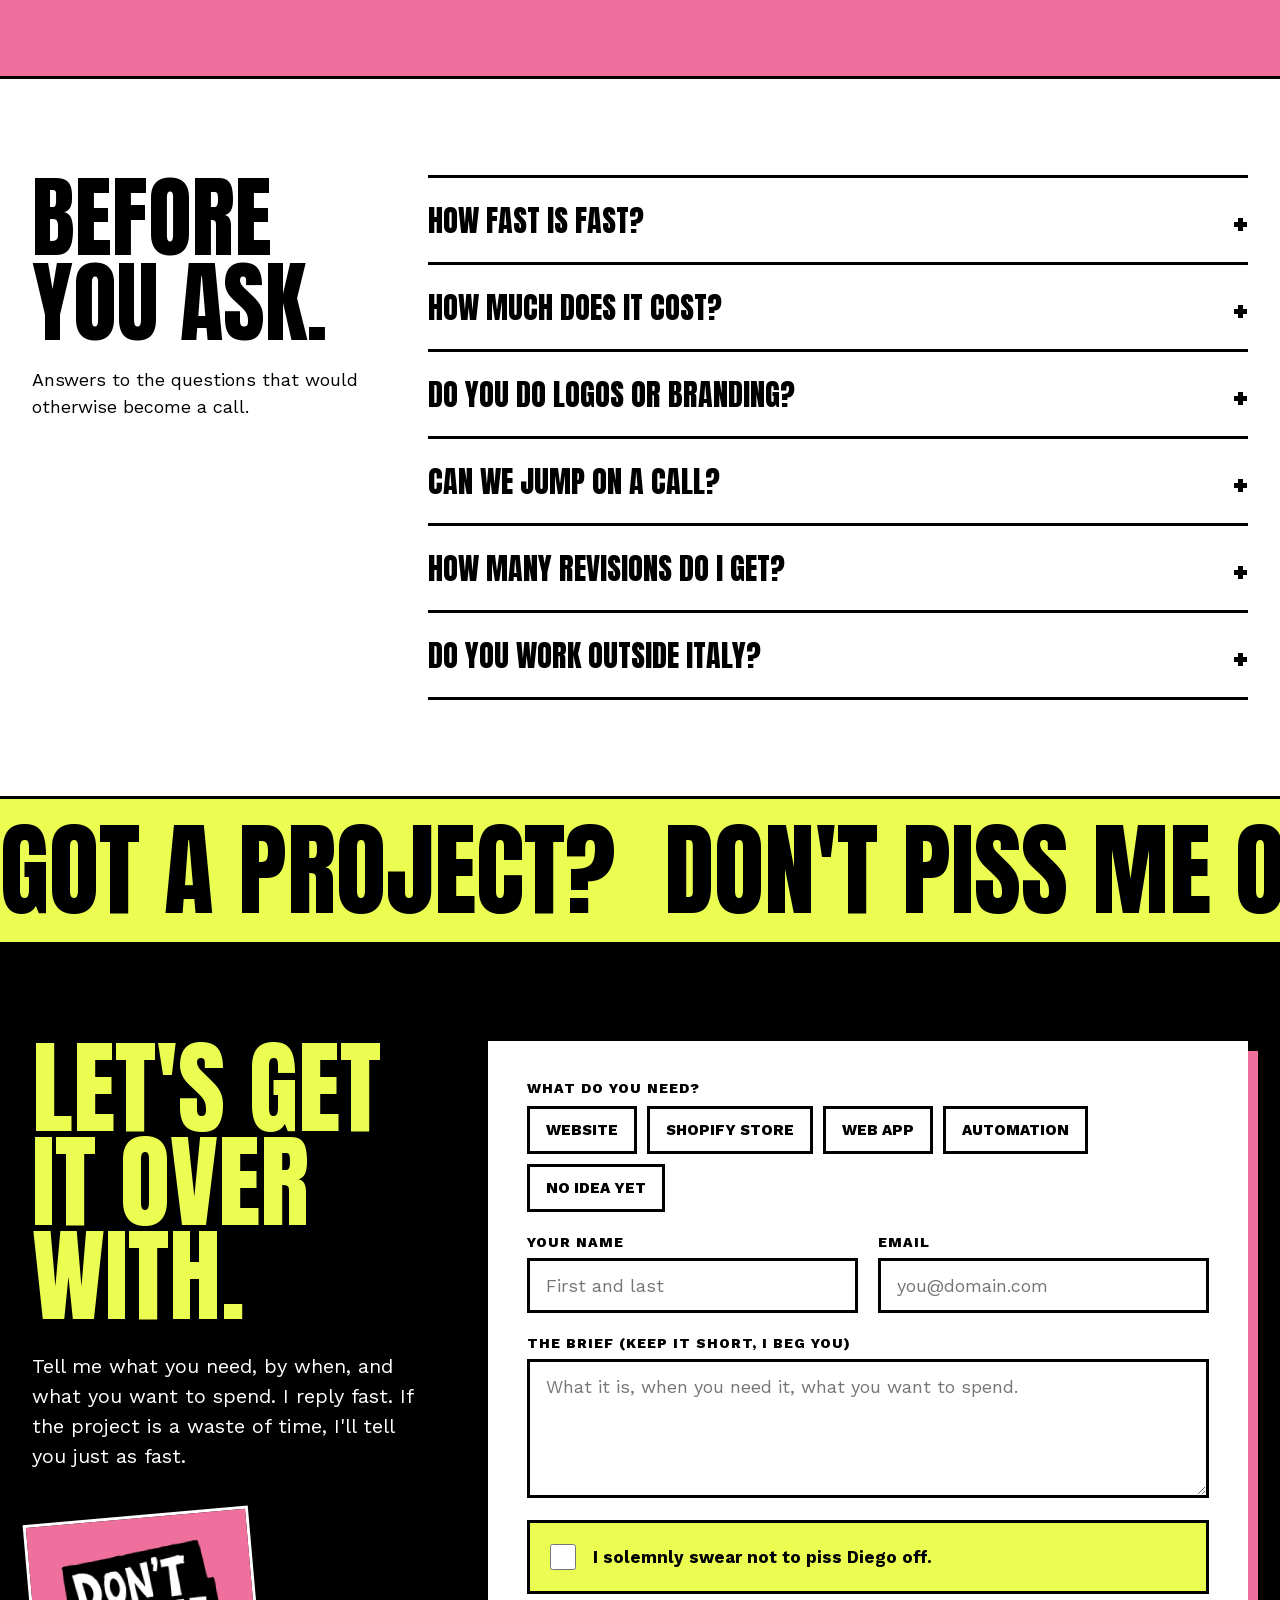
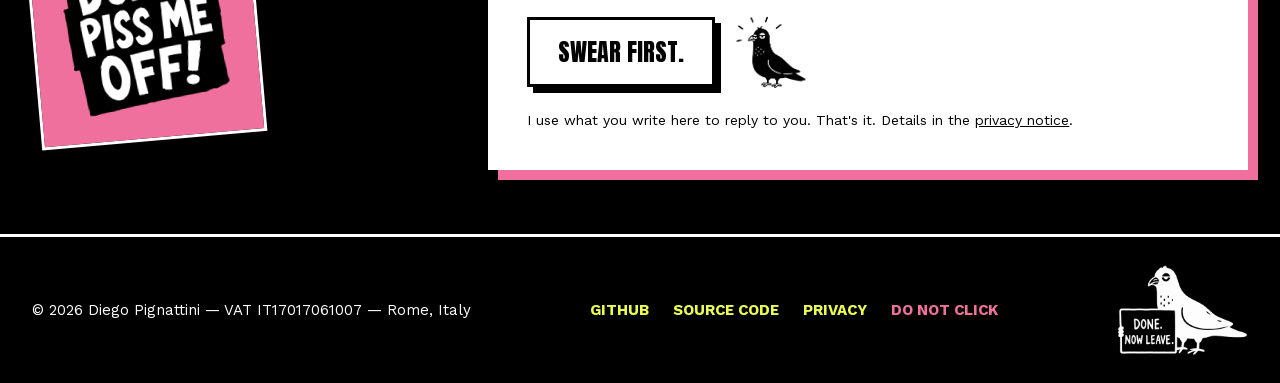
==== commit 91ae3100: "Structured data, a real share card, and the name in the heading Person and WebSite JSON-LD on the ho" ====
--- a/index.html
+++ b/index.html
@@ -7,9 +7,6 @@
 <meta name="description" content="Diego Pignattini, web developer in Rome. Websites, Shopify stores, web apps and automations. Fast, clean, no drama.">
 <meta name="theme-color" content="#ef709d">
 <link rel="canonical" href="https://donotpissmeoff.com/">
-<link rel="alternate" hreflang="en" href="https://donotpissmeoff.com/">
-<link rel="alternate" hreflang="it" href="https://donotpissmeoff.com/it/">
-<link rel="alternate" hreflang="x-default" href="https://donotpissmeoff.com/">
 <link rel="icon" href="/favicon.ico" sizes="32x32">
 <link rel="icon" href="/assets/favicon-32.png" type="image/png">
 <link rel="apple-touch-icon" href="/assets/apple-touch-icon.png">
@@ -17,8 +14,6 @@
 <meta property="og:url" content="https://donotpissmeoff.com/">
 <meta property="og:type" content="website">
 <meta property="og:site_name" content="DPMO!">
-<meta property="og:locale" content="en_GB">
-<meta property="og:locale:alternate" content="it_IT">
 <meta property="og:title" content="DPMO! — Diego Pignattini, web developer">
 <meta property="og:description" content="Websites, Shopify stores, web apps and automations. Fast, clean, no drama.">
 <meta property="og:image" content="https://donotpissmeoff.com/assets/og.png">
@@ -49,14 +44,13 @@
       "url": "https://donotpissmeoff.com/",
       "name": "DPMO!",
       "alternateName": "Don't Piss Me Off!",
-      "inLanguage": ["en", "it"],
+      "inLanguage": "en",
       "author": { "@id": "https://donotpissmeoff.com/#diego" }
     }
   ]
 }
 </script>
 
-<script src="js/lang.js?v=1"></script>
 <link rel="preload" href="assets/fonts/anton-latin.woff2" as="font" type="font/woff2" crossorigin>
 <link rel="preload" href="assets/fonts/work-sans-latin.woff2" as="font" type="font/woff2" crossorigin>
 <link rel="stylesheet" href="css/style.css?v=7">
@@ -509,15 +503,11 @@
       <!-- Leads to the 404 page on purpose. -->
       <a class="text-pink" href="/do-not-click" rel="nofollow">Do not click</a>
     </nav>
-    <nav class="lang-switch" aria-label="Language">
-      <a href="/" hreflang="en" lang="en" data-lang="en" aria-current="page">English</a>
-      <a href="/it/" hreflang="it" lang="it" data-lang="it">Italiano</a>
-    </nav>
     <img class="site-footer__mo invert" src="assets/pigeon-sign-hd.png?v=2" alt="" width="1512" height="1040" loading="lazy">
   </div>
 </footer>
 
-<script src="js/main.js?v=7"></script>
+<script src="js/main.js?v=6"></script>
 <script src="js/mo.js?v=2"></script>
 </body>
 </html>
--- a/css/style.css
+++ b/css/style.css
@@ -725,17 +725,6 @@
 .site-footer__links a { color: var(--lime); text-decoration: none; }
 .site-footer__links a.text-pink { color: var(--pink); }
 .site-footer__mo { width: auto; height: 90px; }
-
-.lang-switch {
-  display: flex;
-  border: 3px solid var(--lime);
-  font-size: 15px;
-  font-weight: 700;
-  text-transform: uppercase;
-}
-.lang-switch a { padding: 6px 12px; color: var(--lime); text-decoration: none; }
-.lang-switch a[aria-current] { background: var(--lime); color: var(--black); }
-.lang-switch a:not([aria-current]):hover { background: var(--pink); color: var(--black); }
 
 /* 404 */
 .page-404 { display: flex; flex-direction: column; min-height: 100vh; background: var(--lime); }
@@ -981,7 +970,6 @@
   .site-footer > .wrap { padding-block: 24px; }
   .site-footer__links { gap: 4px 20px; }
   .site-footer__links a { display: inline-flex; align-items: center; min-height: 44px; }
-  .lang-switch a { display: inline-flex; align-items: center; min-height: 38px; }   /* 44px with the border */
 
   .notfound { padding-block: 40px; }
   .legal__wrap { padding-block: 44px 64px; }
